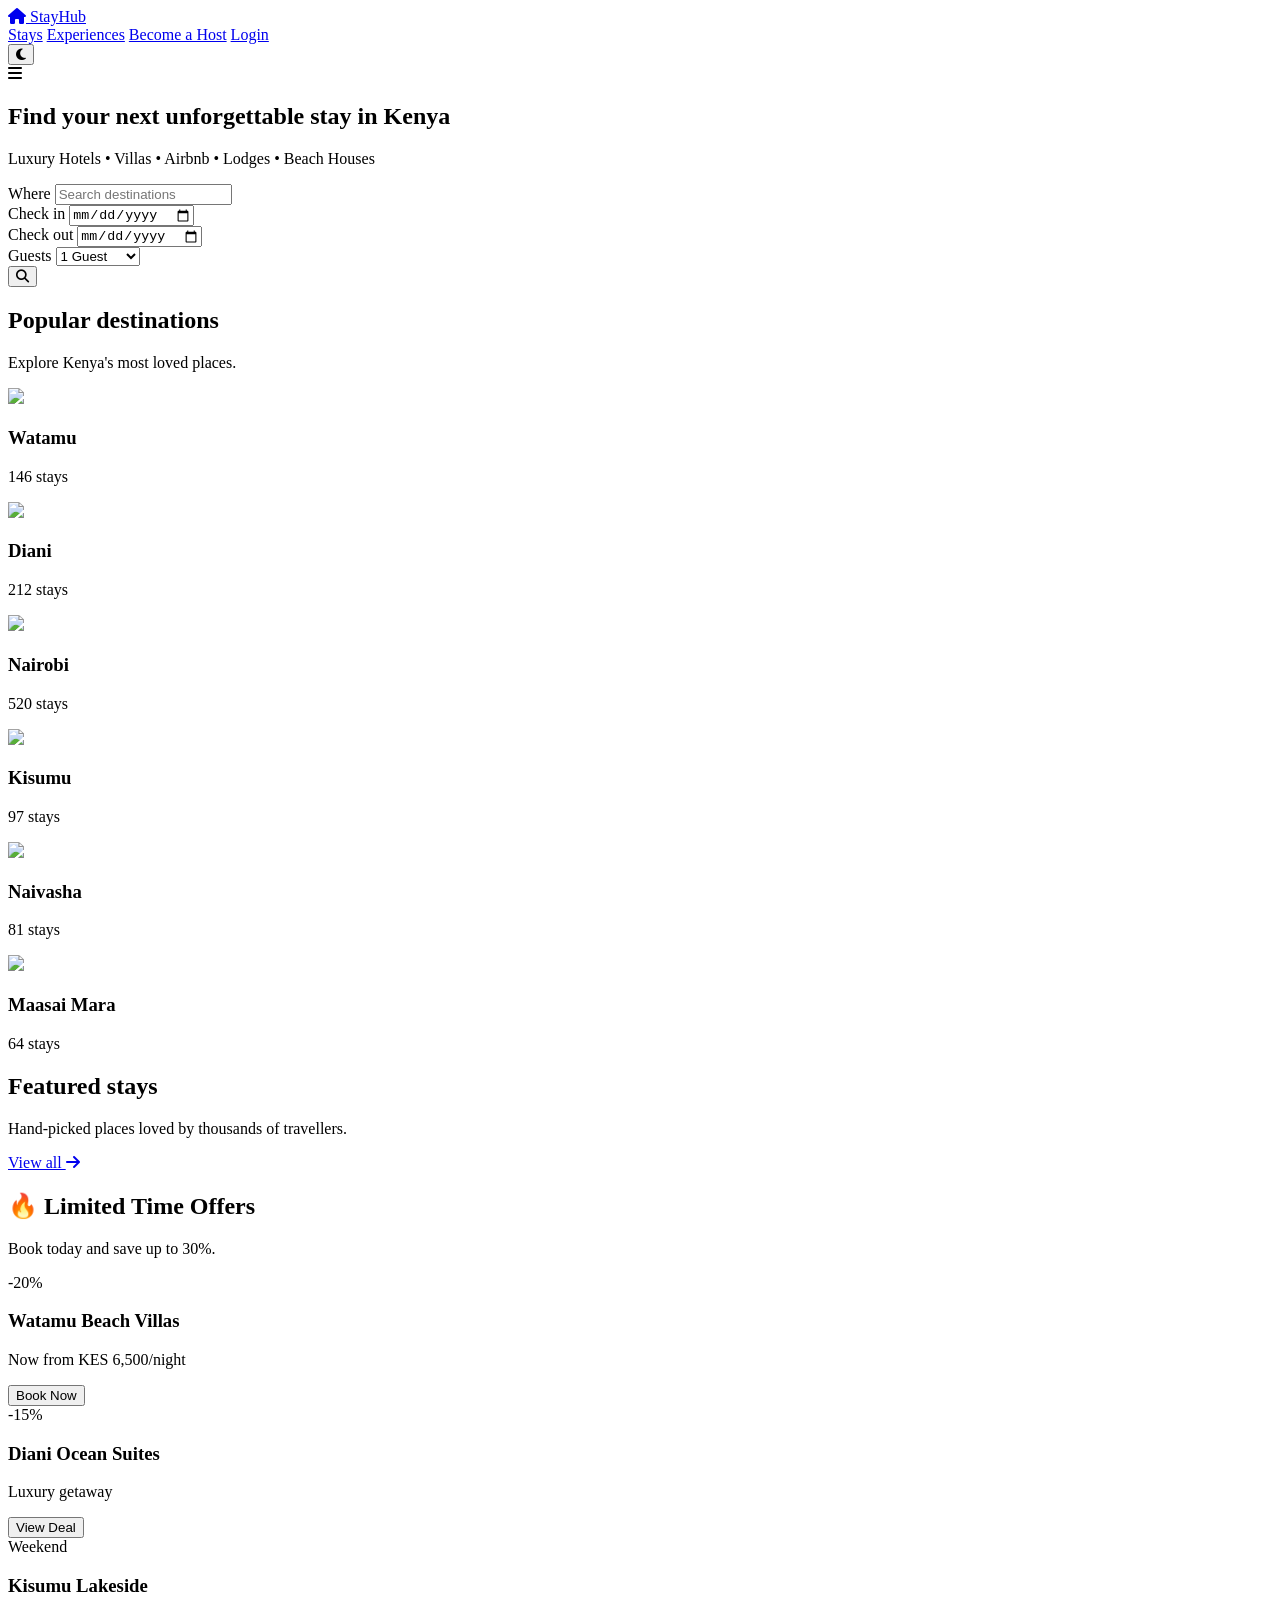
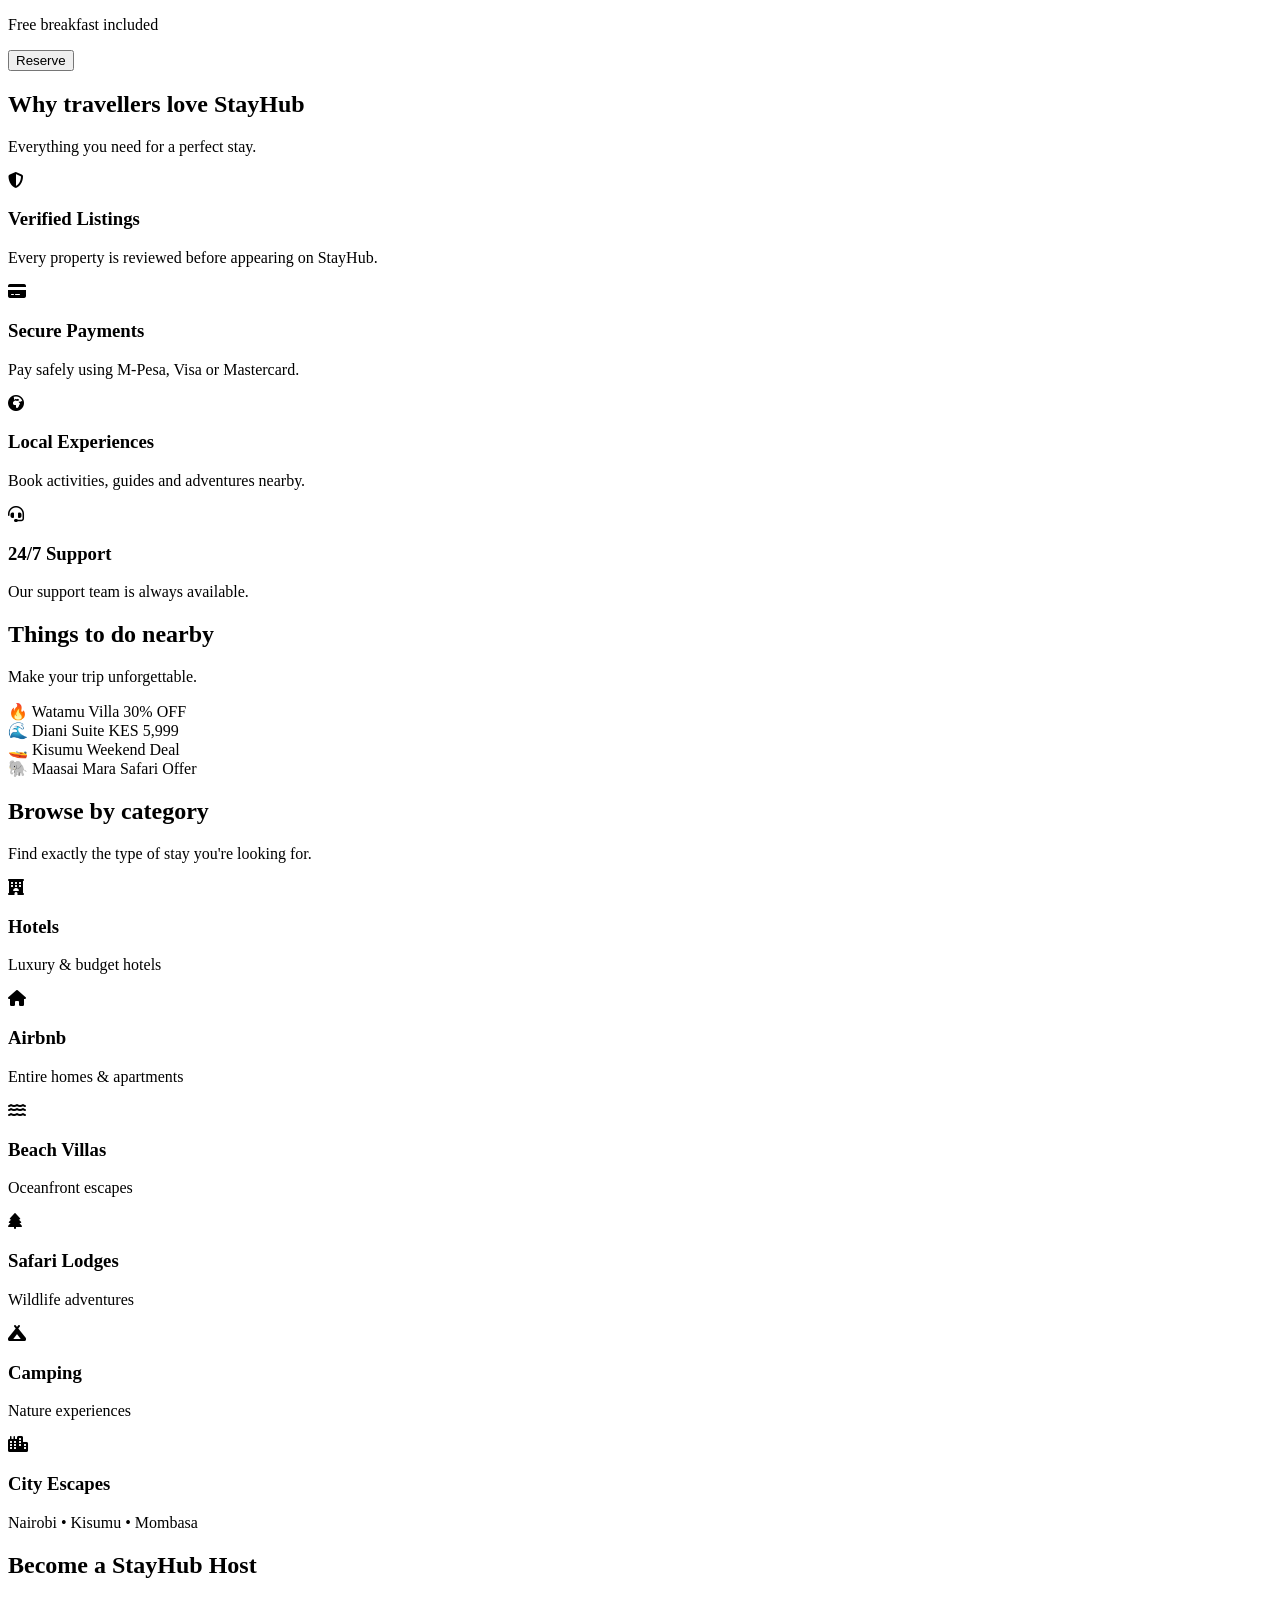
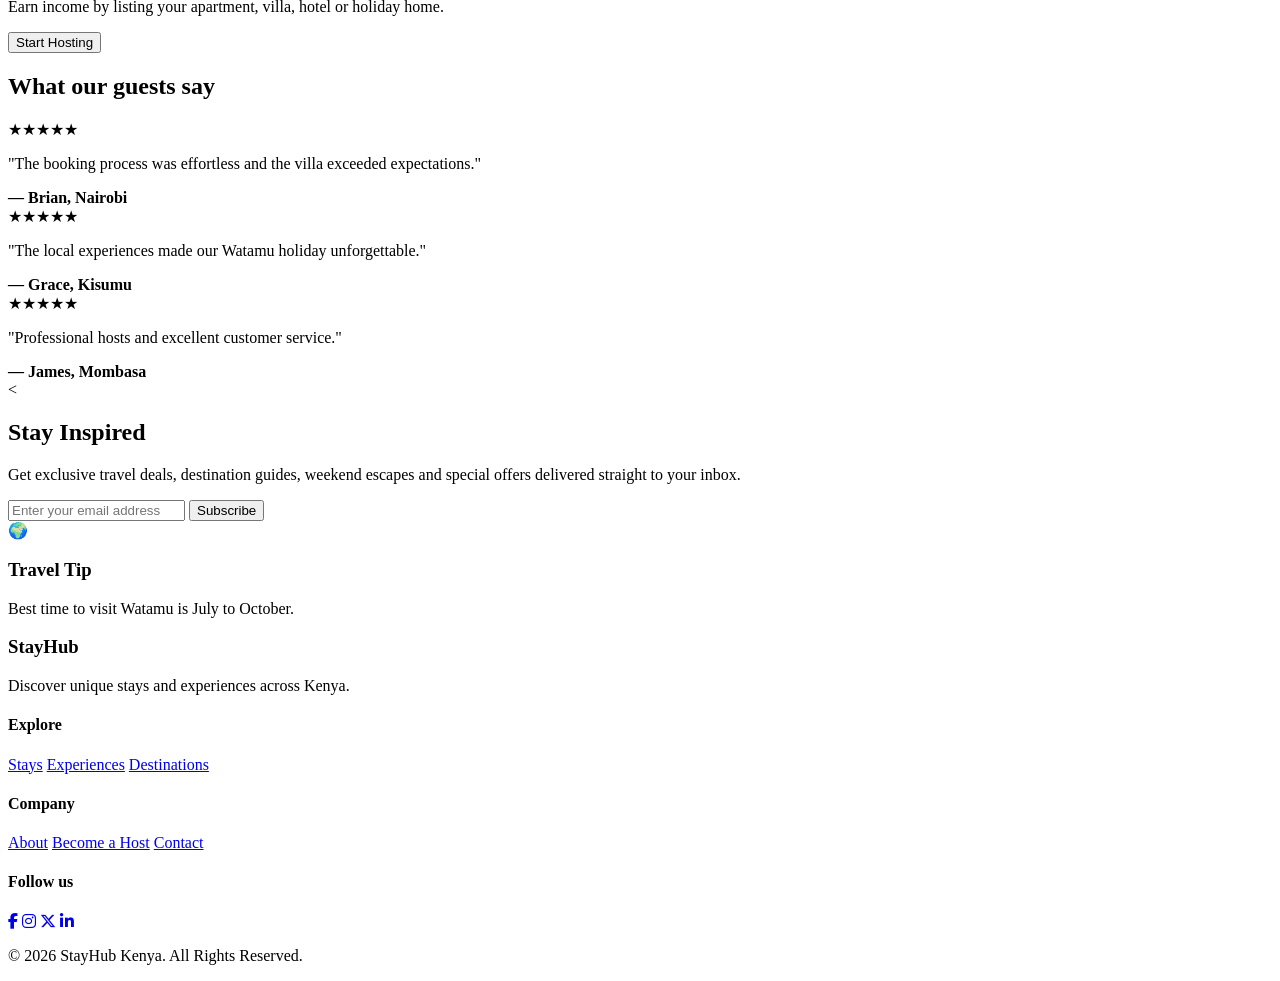
==== index.html @ 2f4486e0 "Add files via upload" ====
<!DOCTYPE html>
<html lang="en">

<head>

    <meta charset="UTF-8">
    <meta name="viewport" content="width=device-width, initial-scale=1.0">

    <title>StayHub | Discover Kenya</title>

    <link rel="stylesheet" href="css/styles.css">

    <link rel="preconnect" href="https://fonts.googleapis.com">

    <link rel="preconnect" href="https://fonts.gstatic.com" crossorigin>

    <link href="https://fonts.googleapis.com/css2?family=Inter:wght@300;400;500;600;700;800&display=swap" rel="stylesheet">

    <link rel="stylesheet"
        href="https://cdnjs.cloudflare.com/ajax/libs/font-awesome/6.7.2/css/all.min.css">

</head>

<body>

    <!-- =========================
         NAVBAR
    ========================== -->

    <header class="navbar">

        <a href="index.html" class="logo">
            <i class="fa-solid fa-house"></i>
            <span>StayHub</span>
        </div>

        <nav>

            <a href="listings.html">Stays</a>

            <a href="experiences.html">Experiences</a>

            <a href="host.html">Become a Host</a>

            <a href="login.html">Login</a>

        </nav>

        <button id="themeToggle" class="theme-toggle">

<i class="fa-solid fa-moon"></i>

</button>

       <div class="mobile-menu" onclick="toggleMenu()">
    <i class="fa-solid fa-bars"></i>
</div>

    </header>

    <!-- =========================
         HERO
    ========================== -->

    <section class="hero">

        <div class="overlay"></div>

        <div class="hero-content">

            <h1>
                Find your next unforgettable stay in Kenya
            </h1>

            <p>
                Luxury Hotels • Villas • Airbnb • Lodges • Beach Houses
            </p>

            <!-- SEARCH -->

            <div class="search-bar">

                <div class="search-item">

                    <label>Where</label>

                    <input
                        id="destinationInput"
                        type="text"
                        placeholder="Search destinations">

                </div>

                <div class="divider"></div>

                <div class="search-item">

                    <label>Check in</label>

                    <input
                        id="checkIn"
                        type="date">

                </div>

                <div class="divider"></div>

                <div class="search-item">

                    <label>Check out</label>

                    <input
                        id="checkOut"
                        type="date">

                </div>

                <div class="divider"></div>

                <div class="search-item">

                    <label>Guests</label>

                    <select id="guests">

                        <option>1 Guest</option>
                        <option>2 Guests</option>
                        <option>3 Guests</option>
                        <option>4 Guests</option>
                        <option>5 Guests</option>
                        <option>6+ Guests</option>

                    </select>

                </div>

                <button class="search-btn" onclick="goToListings()">

                    <i class="fa-solid fa-magnifying-glass"></i>

                </button>

            </div>

        </div>

    </section>
    

    <!-- =========================
         POPULAR DESTINATIONS
    ========================== -->

    <section class="destinations">

        <div class="section-header">

            <h2>Popular destinations</h2>

            <p>Explore Kenya's most loved places.</p>

        </div>

        <div class="destination-grid">

            <div class="destination-card">

                <img src="https://images.unsplash.com/photo-1507525428034-b723cf961d3e">

                <div class="destination-info">

                    <h3>Watamu</h3>

                    <p>146 stays</p>

                </div>

            </div>

            <div class="destination-card">

                <img src="https://images.unsplash.com/photo-1506744038136-46273834b3fb">

                <div class="destination-info">

                    <h3>Diani</h3>

                    <p>212 stays</p>

                </div>

            </div>

            <div class="destination-card">

                <img src="https://images.unsplash.com/photo-1512917774080-9991f1c4c750">

                <div class="destination-info">

                    <h3>Nairobi</h3>

                    <p>520 stays</p>

                </div>

            </div>

            <div class="destination-card">

                <img src="https://images.unsplash.com/photo-1494526585095-c41746248156">

                <div class="destination-info">

                    <h3>Kisumu</h3>

                    <p>97 stays</p>

                </div>

            </div>

            <div class="destination-card">

                <img src="https://images.unsplash.com/photo-1467269204594-9661b134dd2b">

                <div class="destination-info">

                    <h3>Naivasha</h3>

                    <p>81 stays</p>

                </div>

            </div>

            <div class="destination-card">

                <img src="https://images.unsplash.com/photo-1469474968028-56623f02e42e">

                <div class="destination-info">

                    <h3>Maasai Mara</h3>

                    <p>64 stays</p>

                </div>

            </div>

        </div>

    </section>

    <!-- =========================
         NEXT SECTION
         Featured Stays
    ========================== -->

   <!-- =========================
     FEATURED STAYS
========================= -->

<section class="featured-section">

    <div class="section-header">

        <div>

            <h2>Featured stays</h2>

            <p>
                Hand-picked places loved by thousands of travellers.
            </p>

        </div>

        <a href="listings.html" class="view-all">

            View all

            <i class="fa-solid fa-arrow-right"></i>

        </a>

    </div>

    <div id="featuredContainer" class="featured-grid">

    </div>

</section>

<section class="offers-section">

<div class="section-header">

<h2>🔥 Limited Time Offers</h2>

<p>

Book today and save up to 30%.

</p>

</div>

<div class="offers-grid">

<div class="offer-card">

<span>-20%</span>

<h3>Watamu Beach Villas</h3>

<p>Now from KES 6,500/night</p>

<button>Book Now</button>

</div>

<div class="offer-card">

<span>-15%</span>

<h3>Diani Ocean Suites</h3>

<p>Luxury getaway</p>

<button>View Deal</button>

</div>

<div class="offer-card">

<span>Weekend</span>

<h3>Kisumu Lakeside</h3>

<p>Free breakfast included</p>

<button>Reserve</button>

</div>

</div>

</section>

<section class="why-section">

    <div class="section-header">

        <h2>Why travellers love StayHub</h2>

        <p>Everything you need for a perfect stay.</p>

    </div>

    <div class="why-grid">

        <div class="why-card">

            <i class="fa-solid fa-shield-halved"></i>

            <h3>Verified Listings</h3>

            <p>Every property is reviewed before appearing on StayHub.</p>

        </div>

        <div class="why-card">

            <i class="fa-solid fa-credit-card"></i>

            <h3>Secure Payments</h3>

            <p>Pay safely using M-Pesa, Visa or Mastercard.</p>

        </div>

        <div class="why-card">

            <i class="fa-solid fa-earth-africa"></i>

            <h3>Local Experiences</h3>

            <p>Book activities, guides and adventures nearby.</p>

        </div>

        <div class="why-card">

            <i class="fa-solid fa-headset"></i>

            <h3>24/7 Support</h3>

            <p>Our support team is always available.</p>

        </div>

    </div>

</section>

<section class="experience-section">

<div class="section-header">

<h2>Things to do nearby</h2>

<p>Make your trip unforgettable.</p>

</div>

<div id="experienceContainer" class="experience-grid">

</div>

</section>
<section class="live-deals">

<div class="deal-track">

<div class="deal-pill"
onclick="openProperty(1)">
🔥 Watamu Villa 30% OFF
</div>

<div class="deal-pill"
onclick="openProperty(2)">
🌊 Diani Suite KES 5,999
</div>

<div class="deal-pill"
onclick="openProperty(3)">
🚤 Kisumu Weekend Deal
</div>

<div class="deal-pill"
onclick="openProperty(4)">
🐘 Maasai Mara Safari Offer
</div>

</div>

</section>

<!-- =========================
     CATEGORIES
========================= -->

<section class="categories-section">

    <div class="section-header">

        <div>

            <h2>Browse by category</h2>

            <p>Find exactly the type of stay you're looking for.</p>

        </div>

    </div>
    <div class="category-card"
      onclick="filterCategory('hotel')">

    <i class="fa-solid fa-hotel"></i>

    <h3>Hotels</h3>

    <p>Luxury & budget hotels</p>

</div>

      
 <div class="category-card"
        onclick="filterCategory('airbnb')">

      <i class="fa-solid fa-house"></i>

    <h3>Airbnb</h3>

    <p>Entire homes & apartments</p>

</div>

<div class="category-card"
    onclick="filterCategory('villa')">
    <i class="fa-solid fa-water"></i>
    <h3>Beach Villas</h3>
    <p>Oceanfront escapes</p>

</div>

<div class="category-card"
   onclick="filterCategory('lodge')">

    <i class="fa-solid fa-tree"></i>

    <h3>Safari Lodges</h3>

    <p>Wildlife adventures</p>

</div>

        <div class="category-card"
   onclick="filterCategory('camp')">

            <i class="fa-solid fa-campground"></i>
            <h3>Camping</h3>
            <p>Nature experiences</p>
        </div>

       <div class="category-card"
   onclick="filterCategory('city')">

            <i class="fa-solid fa-city"></i>
            <h3>City Escapes</h3>
            <p>Nairobi • Kisumu • Mombasa</p>
        </div>

    </div>

</section>

<section class="host-banner">

<div>

<h2>Become a StayHub Host</h2>

<p>

Earn income by listing your apartment, villa, hotel or holiday home.

</p>

</div>

<a href="host.html">

<button>

Start Hosting

</button>

</a>

</section>

<section class="testimonial-section">

<h2>What our guests say</h2>

<div class="testimonial-grid">

<div class="testimonial">

★★★★★

<p>

"The booking process was effortless and the villa exceeded expectations."

</p>

<strong>— Brian, Nairobi</strong>

</div>

<div class="testimonial">

★★★★★

<p>

"The local experiences made our Watamu holiday unforgettable."

</p>

<strong>— Grace, Kisumu</strong>

</div>

<div class="testimonial">

★★★★★

<p>

"Professional hosts and excellent customer service."

</p>

<strong>— James, Mombasa</strong>

</div>

</div>

</section>

<<section class="newsletter">

    <div class="newsletter-content">

        <h2>Stay Inspired</h2>

        <p>

            Get exclusive travel deals, destination guides,
            weekend escapes and special offers delivered
            straight to your inbox.

        </p>

    </div>

    <form class="newsletter-form">

        <input
        type="email"
        placeholder="Enter your email address">

        <button onclick="subscribeNewsletter()">

Subscribe

</button>
    </form>

</section>

<section class="travel-tip">

<div class="tip-icon">

🌍

</div>

<div>

<h3 id="tipTitle">

Travel Tip

</h3>

<p id="tipText">

Best time to visit Watamu is July to October.

</p>

</div>

</section>

<footer class="footer">

<div class="footer-top">

<div class="footer-grid">

<div>

<h3>StayHub</h3>

<p>

Discover unique stays and experiences across Kenya.

</p>

</div>

<div>

<h4>Explore</h4>

<a href="listings.html">Stays</a>

<a href="#">Experiences</a>

<a href="#">Destinations</a>

</div>

<div>

<h4>Company</h4>

<a href="#">About</a>

<a href="#">Become a Host</a>

<a href="#">Contact</a>

</div>

<div>

<h4>Follow us</h4>

<div class="social-icons">

<a href="#"><i class="fab fa-facebook-f"></i></a>

<a href="#"><i class="fab fa-instagram"></i></a>

<a href="#"><i class="fab fa-x-twitter"></i></a>

<a href="#"><i class="fab fa-linkedin-in"></i></a>

</div>
<div id="loader">

<div class="spinner"></div>

</div>

</div>
<p class="copyright">

© 2026 StayHub Kenya. All Rights Reserved.

</p>

</footer>
   <script src="js/script.js"></script>

</body>

</html>
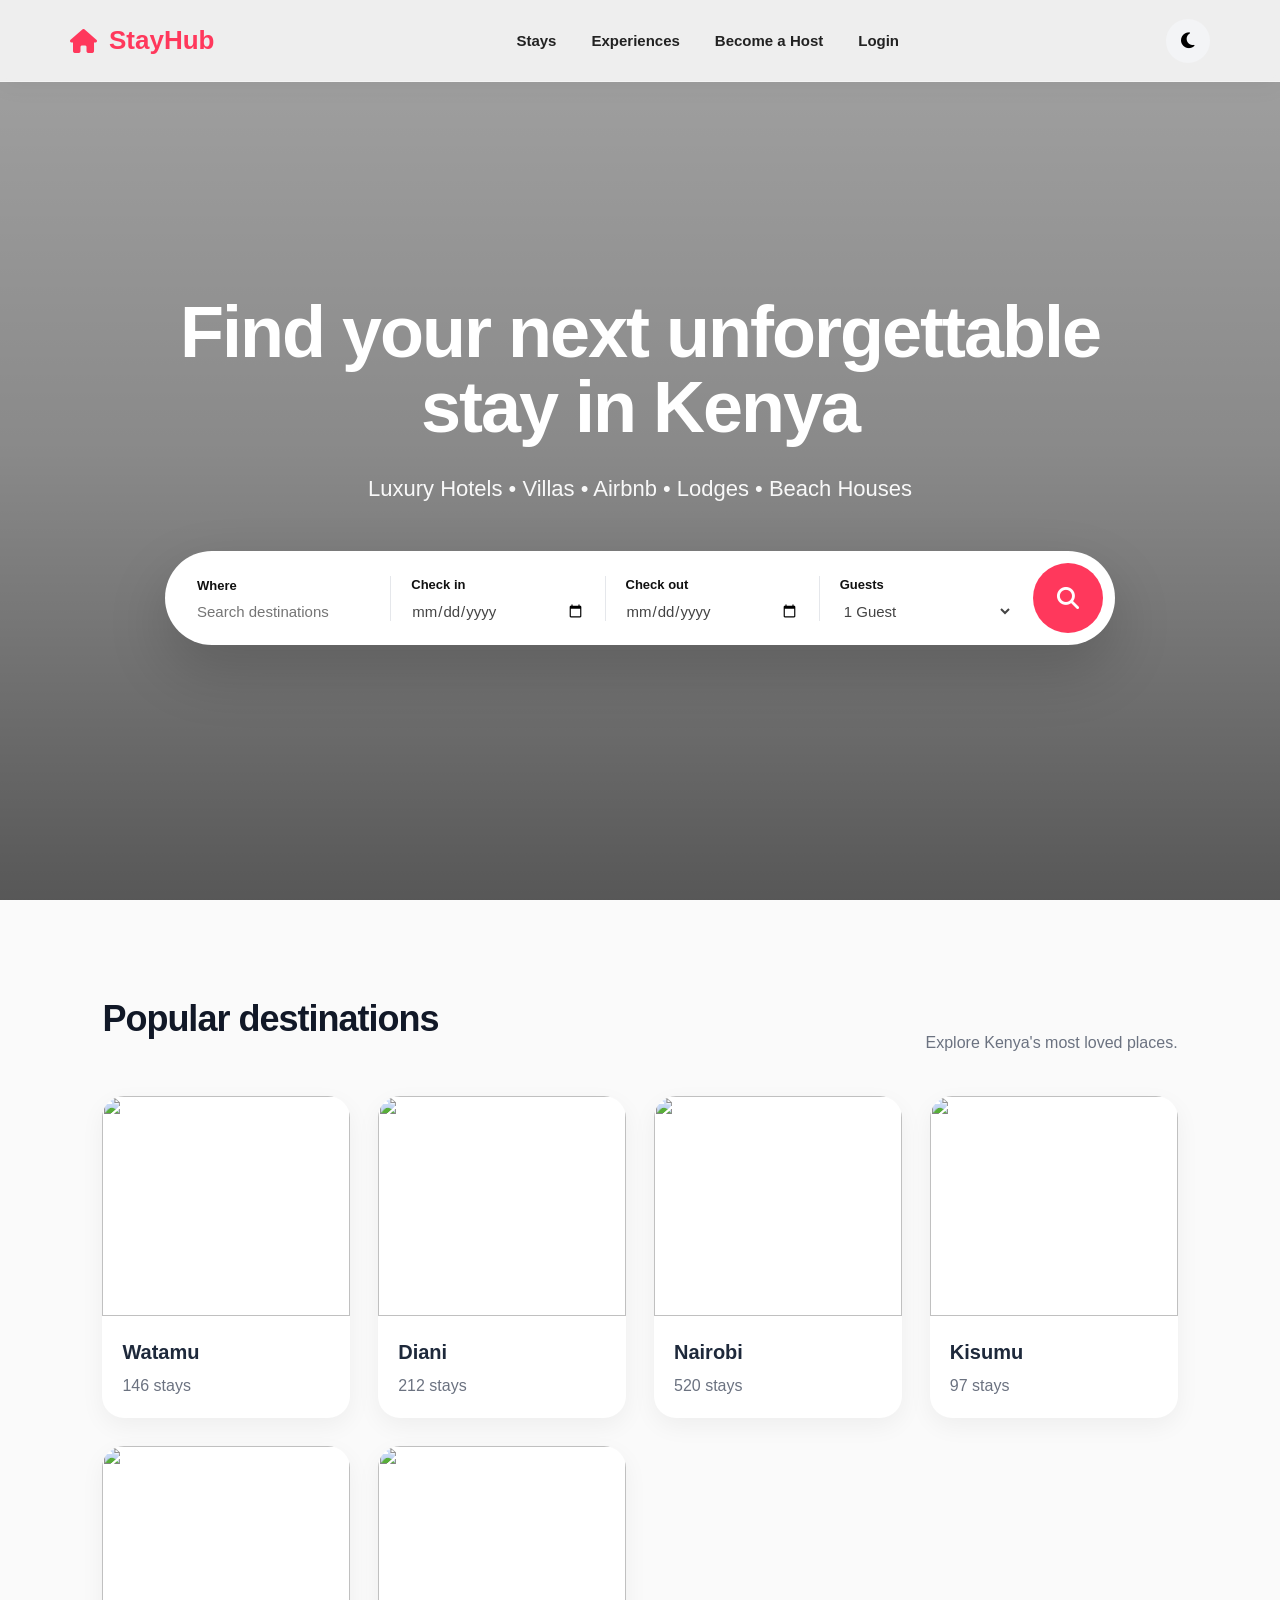
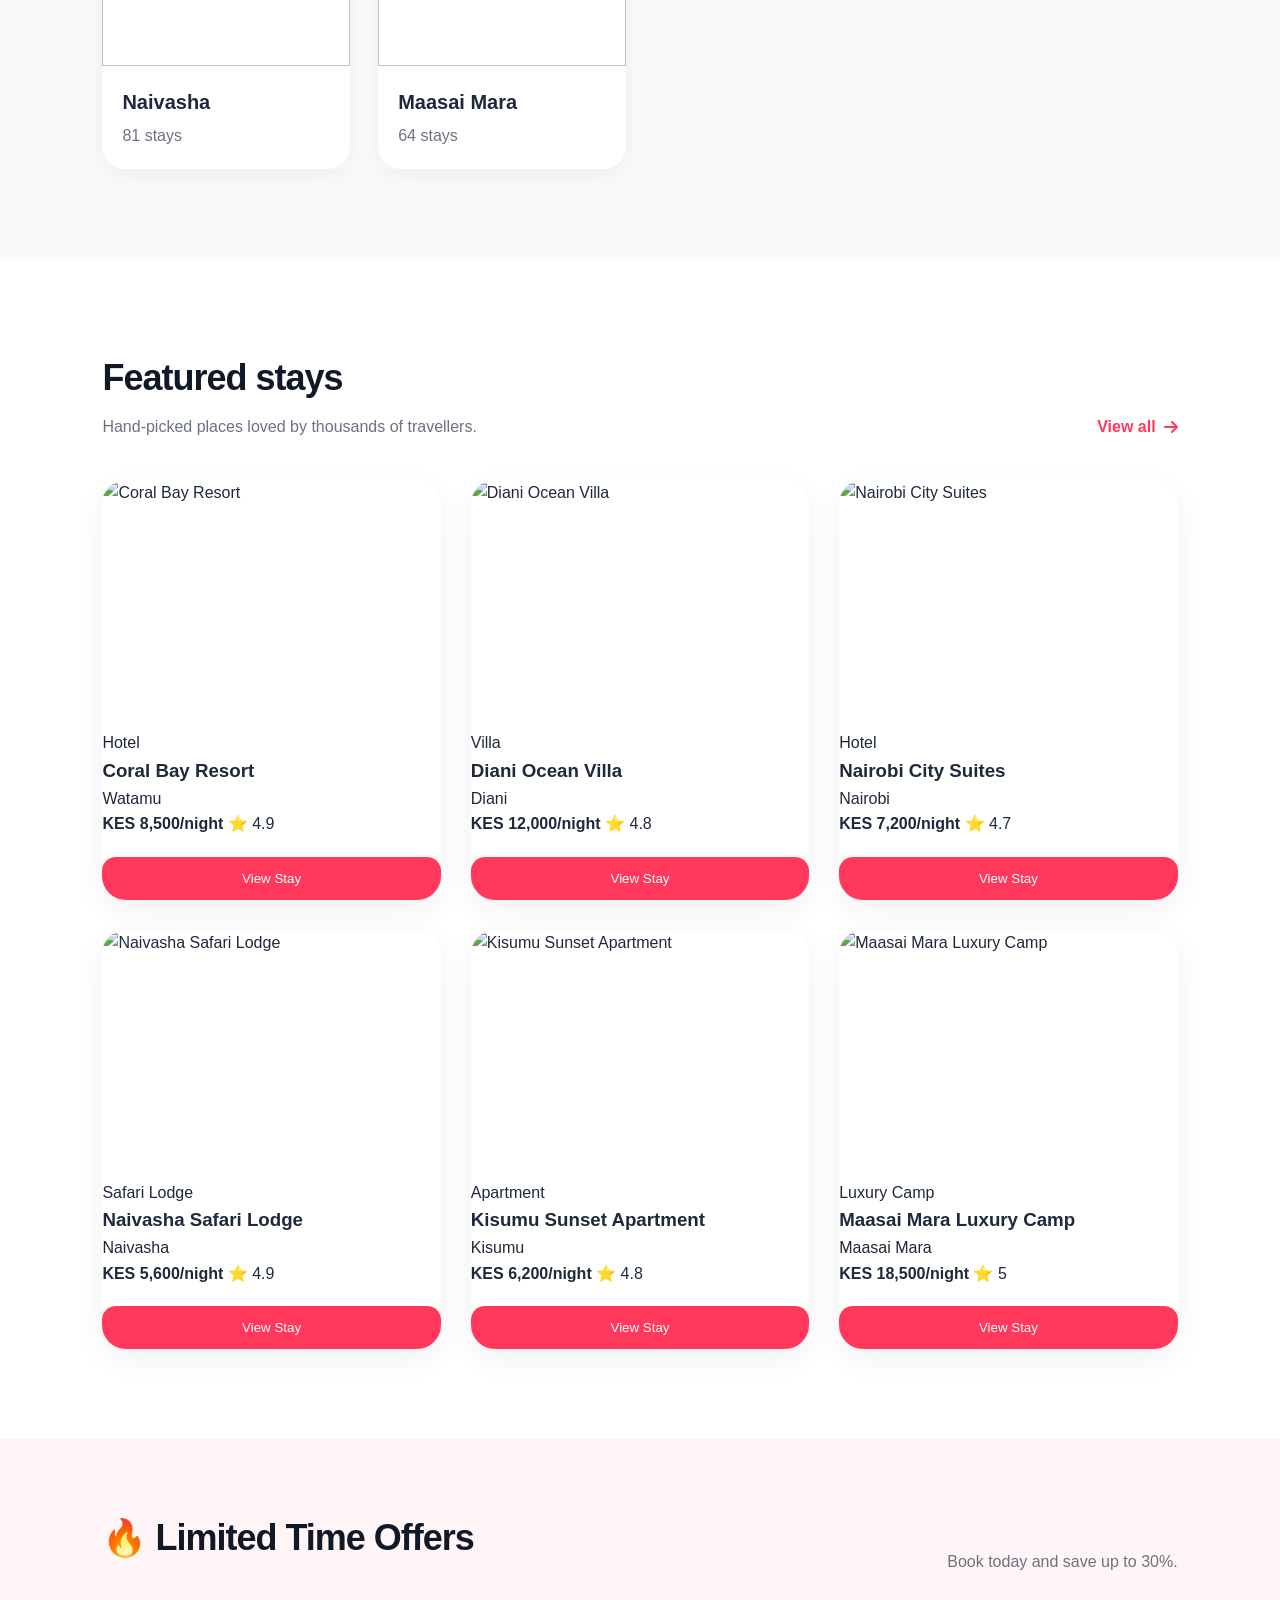
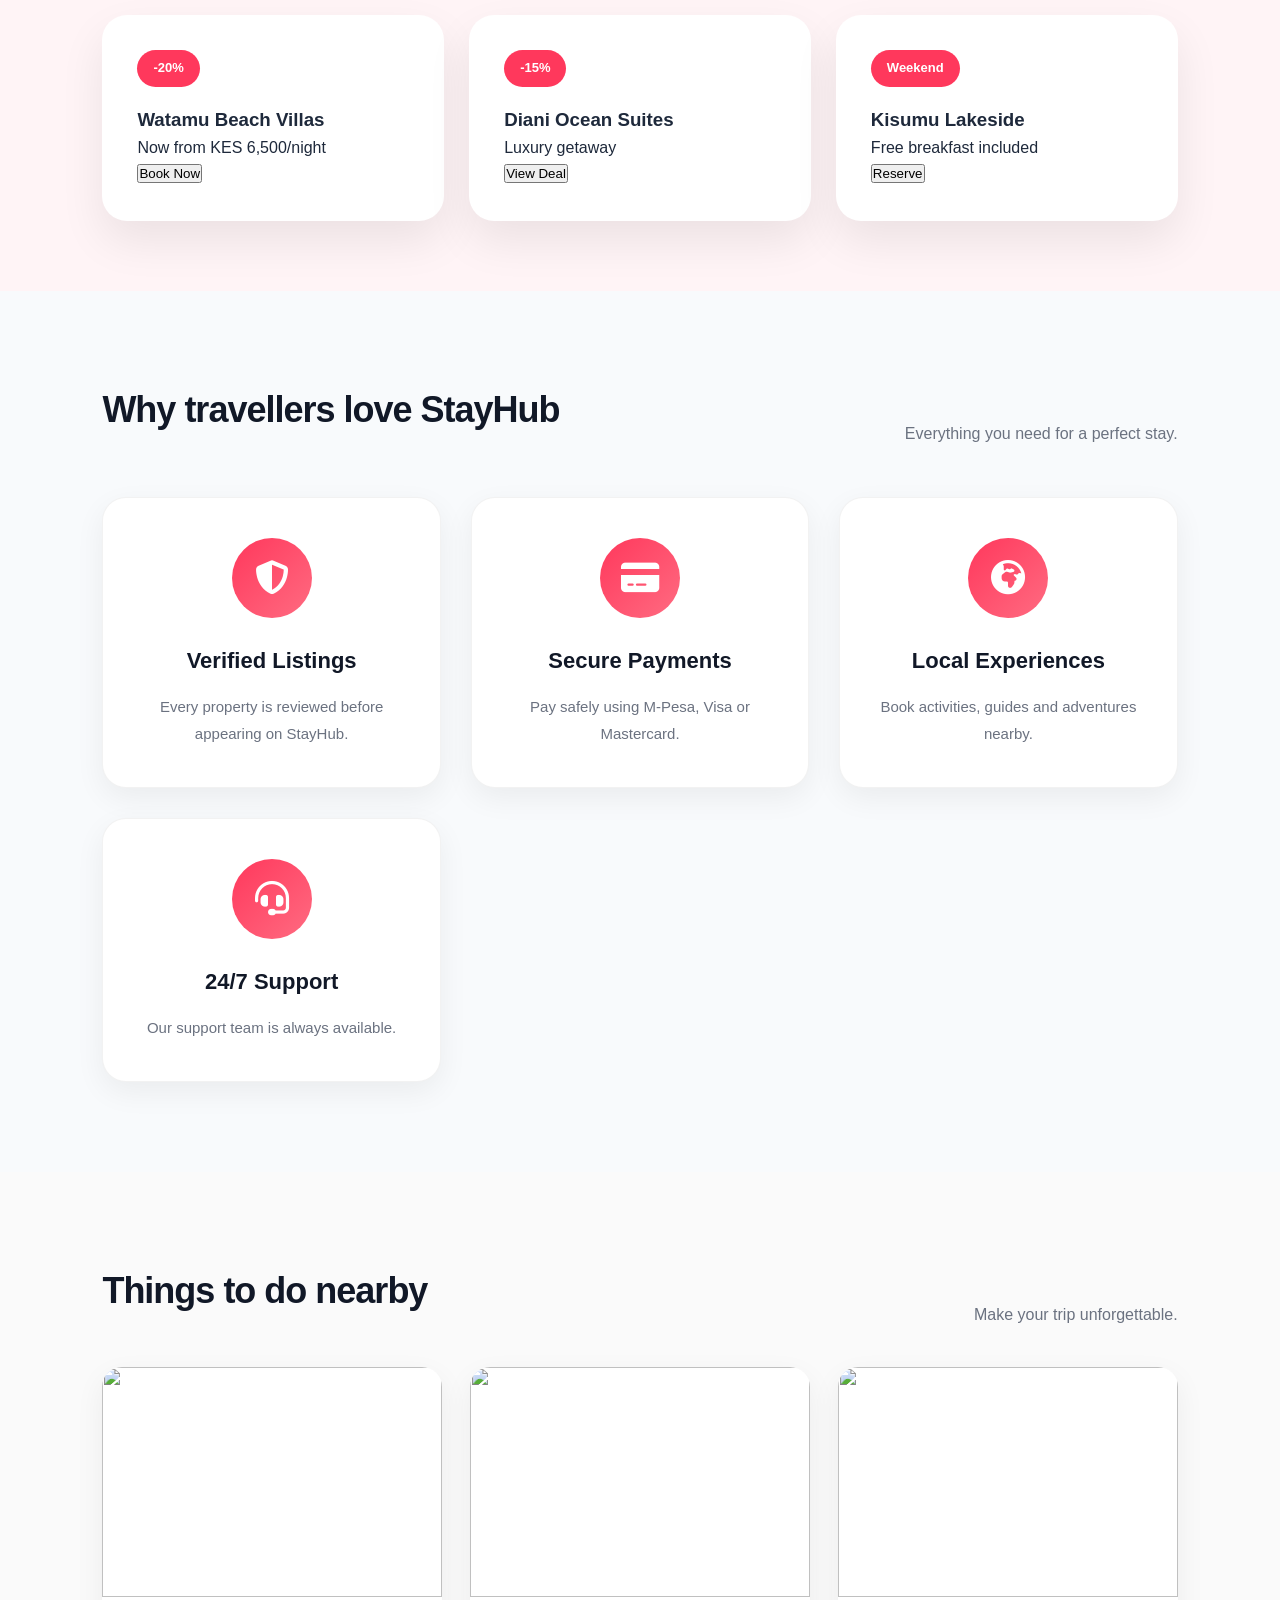
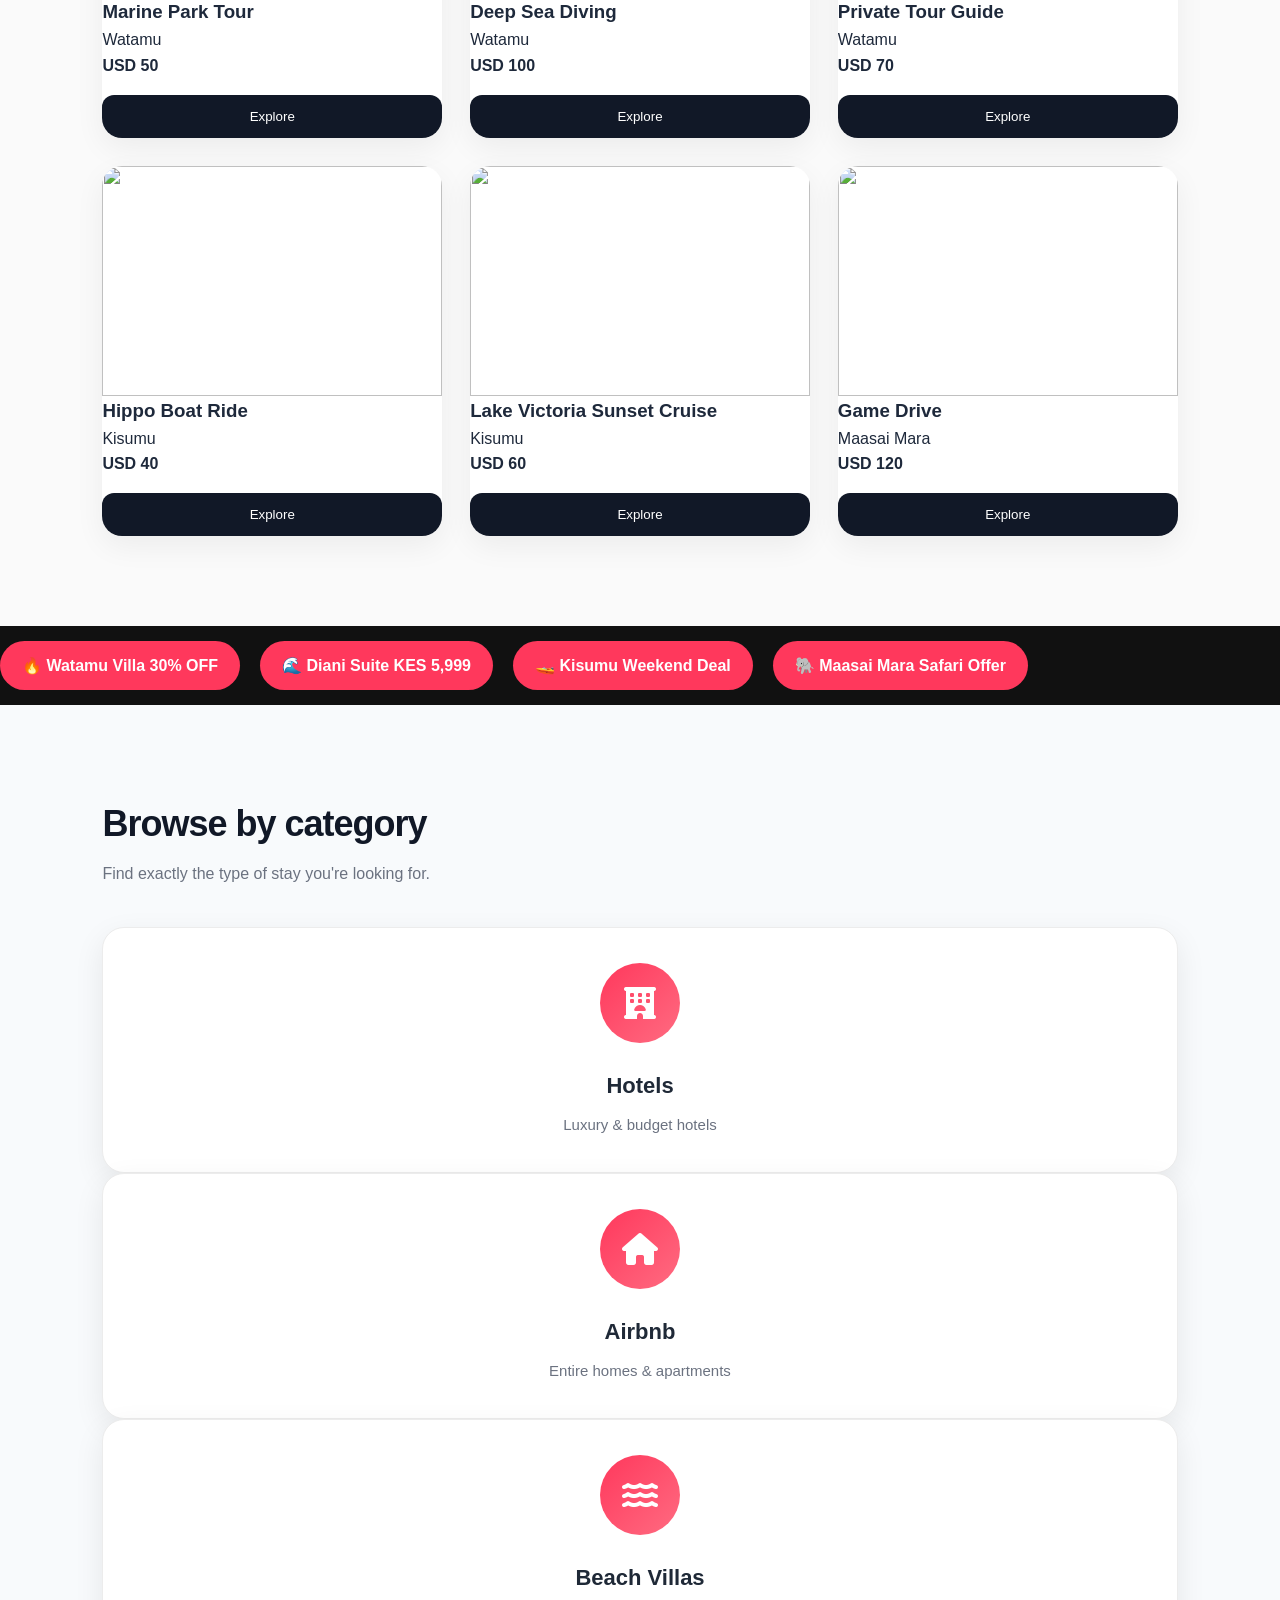
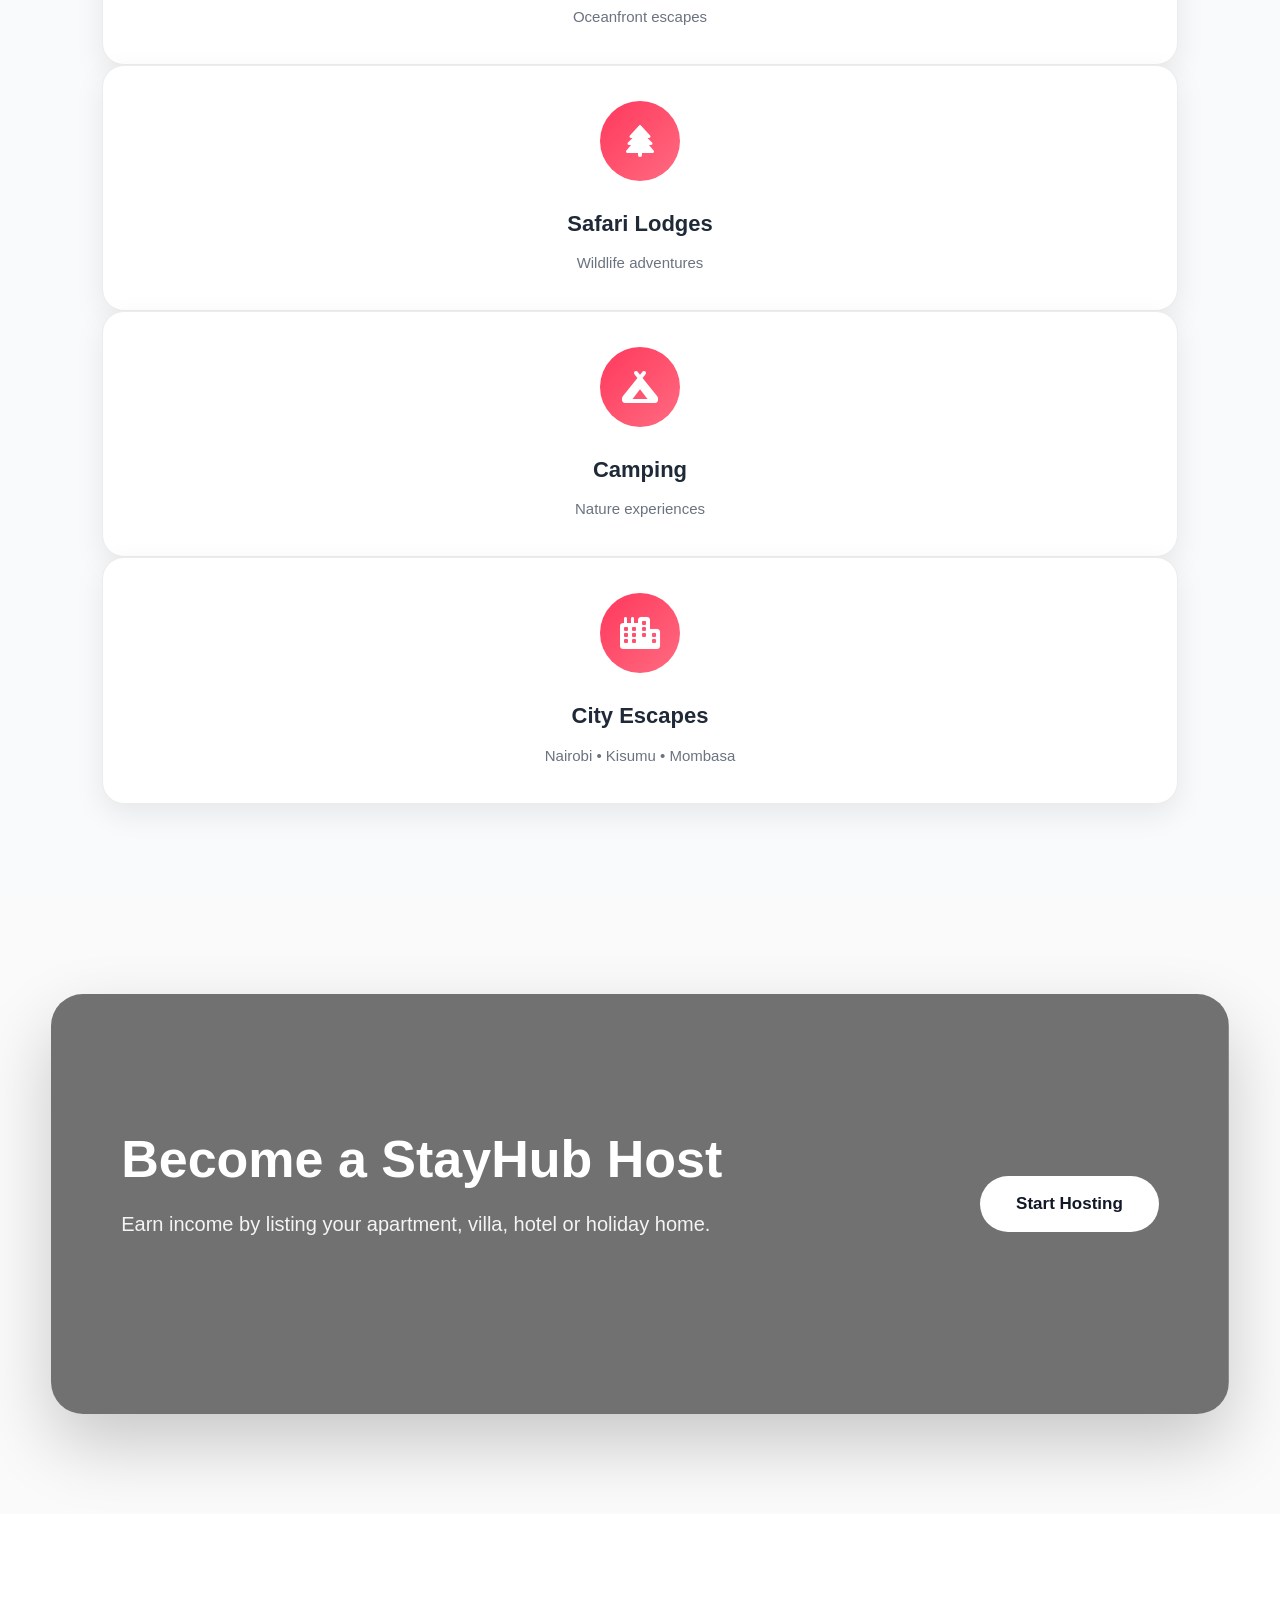
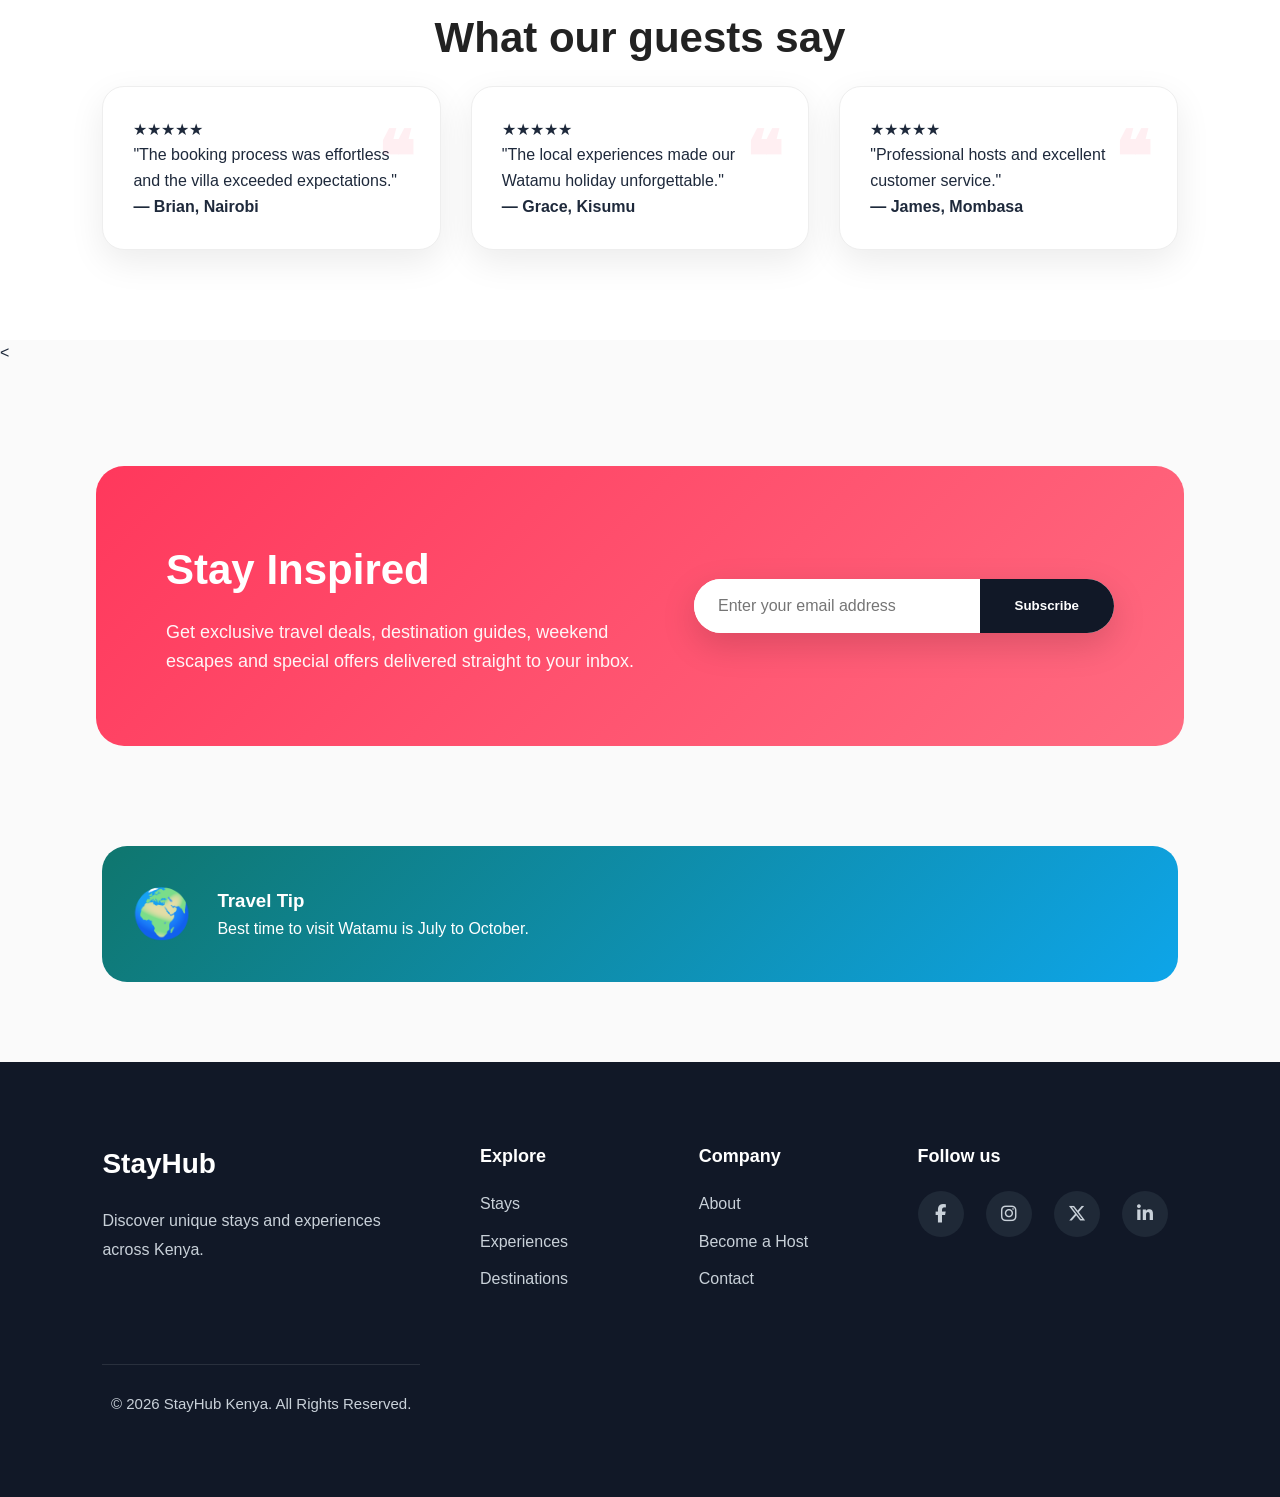
==== commit 37b9ce42: "Update index.html" ====
--- a/index.html
+++ b/index.html
@@ -8,7 +8,7 @@
 
     <title>StayHub | Discover Kenya</title>
 
-    <link rel="stylesheet" href="css/styles.css">
+    <link rel="stylesheet" href="styles.css">
 
     <link rel="preconnect" href="https://fonts.googleapis.com">
 
@@ -730,8 +730,8 @@
 </p>
 
 </footer>
-   <script src="js/script.js"></script>
+   <script src="script.js"></script>
 
 </body>
 
-</html>+</html>
--- a/styles.css
+++ b/styles.css
@@ -0,0 +1,2357 @@
+/* ===========================================================
+   STAYHUB V2
+   PART 1
+   Global • Variables • Navbar • Hero • Search
+=========================================================== */
+
+/* ==========================
+   GOOGLE FONT
+========================== */
+
+@import url('https://fonts.googleapis.com/css2?family=Inter:wght@300;400;500;600;700;800;900&display=swap');
+
+
+/* ==========================
+   ROOT VARIABLES
+========================== */
+
+:root{
+
+--primary:#FF385C;
+--primary-dark:#E61E4D;
+
+--secondary:#2563EB;
+
+--success:#16A34A;
+
+--warning:#F59E0B;
+
+--dark:#0F172A;
+
+--text:#1E293B;
+
+--muted:#64748B;
+
+--border:#E5E7EB;
+
+--background:#FAFAFA;
+
+--card:#FFFFFF;
+
+--radius:24px;
+
+--shadow:
+0 8px 30px rgba(0,0,0,.08);
+
+--shadow-hover:
+0 25px 60px rgba(0,0,0,.15);
+
+--transition:.35s cubic-bezier(.2,.8,.2,1);
+
+}
+
+
+/* ==========================
+   RESET
+========================== */
+
+*{
+margin:0;
+padding:0;
+box-sizing:border-box;
+}
+
+html{
+
+scroll-behavior:smooth;
+
+}
+
+body{
+
+font-family:"Inter",sans-serif;
+
+background:var(--background);
+
+color:var(--text);
+
+overflow-x:hidden;
+
+-webkit-font-smoothing:antialiased;
+
+line-height:1.6;
+
+}
+
+
+/* ==========================
+   GLOBAL
+========================== */
+
+img{
+
+display:block;
+
+width:100%;
+
+}
+
+a{
+
+text-decoration:none;
+
+color:inherit;
+
+}
+
+button{
+
+cursor:pointer;
+
+font-family:inherit;
+
+transition:var(--transition);
+
+}
+
+button:hover{
+
+transform:translateY(-2px);
+
+}
+
+.container{
+
+width:min(1320px,92%);
+
+margin:auto;
+
+}
+
+.section-header{
+
+display:flex;
+
+justify-content:space-between;
+
+align-items:end;
+
+margin-bottom:45px;
+
+gap:20px;
+
+}
+
+.section-header h2{
+
+font-size:40px;
+
+font-weight:800;
+
+letter-spacing:-1px;
+
+}
+
+.section-header p{
+
+color:var(--muted);
+
+font-size:16px;
+
+margin-top:8px;
+
+}
+
+.view-all{
+
+display:flex;
+
+align-items:center;
+
+gap:10px;
+
+font-weight:700;
+
+color:var(--primary);
+
+transition:.3s;
+
+}
+
+.view-all:hover{
+
+gap:15px;
+
+}
+
+/*=========================
+NAVBAR
+=========================*/
+
+.navbar{
+    position:fixed;
+    top:0;
+    left:0;
+    width:100%;
+    height:82px;
+    display:flex;
+    justify-content:space-between;
+    align-items:center;
+    padding:0 70px;
+    background:rgba(255,255,255,.82);
+    backdrop-filter:blur(20px);
+    border-bottom:1px solid rgba(255,255,255,.35);
+    box-shadow:0 4px 25px rgba(0,0,0,.04);
+    z-index:9999;
+    transition:all .35s ease;
+}
+
+/* Navbar when scrolling */
+
+.navbar-scroll{
+    background:#fff;
+    box-shadow:0 12px 30px rgba(0,0,0,.08);
+    height:74px;
+}
+
+/*=========================
+LOGO
+=========================*/
+
+.logo{
+    display:flex;
+    align-items:center;
+    gap:12px;
+    color:var(--primary);
+    font-size:26px;
+    font-weight:800;
+}
+
+.logo i{
+    font-size:24px;
+}
+
+/*=========================
+DESKTOP NAVIGATION
+=========================*/
+
+.navbar nav{
+    display:flex;
+    align-items:center;
+    gap:35px;
+}
+
+.navbar nav a{
+    position:relative;
+    font-size:15px;
+    font-weight:600;
+    color:#222;
+    text-decoration:none;
+    transition:.3s;
+}
+
+.navbar nav a:hover{
+    color:var(--primary);
+}
+
+.navbar nav a::after{
+    content:"";
+    position:absolute;
+    left:0;
+    bottom:-8px;
+    width:0;
+    height:3px;
+    background:var(--primary);
+    border-radius:30px;
+    transition:.3s;
+}
+
+.navbar nav a:hover::after{
+    width:100%;
+}
+/* ==========================
+   THEME TOGGLE
+========================== */
+
+.theme-toggle{
+
+width:44px;
+
+height:44px;
+
+border:none;
+
+border-radius:50%;
+
+background:#f3f4f6;
+
+cursor:pointer;
+
+font-size:18px;
+
+display:flex;
+
+align-items:center;
+
+justify-content:center;
+
+transition:.3s;
+
+}
+
+.theme-toggle:hover{
+
+transform:scale(1.08);
+
+background:#e5e7eb;
+
+}
+/*=========================
+HAMBURGER MENU
+=========================*/
+
+.mobile-menu{
+    display:none;
+    font-size:28px;
+    cursor:pointer;
+    color:#222;
+}
+
+/*=========================
+MOBILE
+=========================*/
+
+@media(max-width:768px){
+
+    .navbar{
+        padding:0 20px;
+        height:75px;
+    }
+
+    /* Show hamburger */
+
+    .mobile-menu{
+        display:block;
+    }
+
+    /* Hide navigation */
+
+    .navbar nav{
+        position:absolute;
+        top:75px;
+        left:0;
+        width:100%;
+        background:#fff;
+        display:flex;
+        flex-direction:column;
+        align-items:flex-start;
+        gap:0;
+        padding:20px;
+        box-shadow:0 12px 30px rgba(0,0,0,.08);
+
+        transform:translateY(-150%);
+        opacity:0;
+        visibility:hidden;
+
+        transition:.35s ease;
+    }
+
+    /* Open menu */
+
+    .navbar nav.show-menu{
+        transform:translateY(0);
+        opacity:1;
+        visibility:visible;
+    }
+
+    .navbar nav a{
+        width:100%;
+        padding:16px 0;
+        border-bottom:1px solid #eee;
+    }
+
+    .navbar nav a:last-child{
+        border-bottom:none;
+    }
+
+}
+/* ==========================
+   HERO
+========================== */
+
+/* ==========================
+   HERO
+========================== */
+
+.hero{
+    position:relative;
+    min-height:100vh;
+    display:flex;
+    justify-content:center;
+    align-items:center;
+    padding:120px 20px 80px;
+    overflow:hidden;
+
+    background-image:url("https://images.unsplash.com/photo-1500375592092-40eb2168fd21?auto=format&fit=crop&w=1800&q=80");
+    background-size:cover;
+    background-position:center;
+}
+
+.overlay{
+    position:absolute;
+    inset:0;
+    background:linear-gradient(
+        180deg,
+        rgba(0,0,0,.35),
+        rgba(0,0,0,.45),
+        rgba(0,0,0,.65)
+    );
+}
+
+.hero-content{
+    position:relative;
+    z-index:5;
+    max-width:950px;
+    width:100%;
+    text-align:center;
+    color:#fff;
+}
+
+.hero-content h1{
+    font-size:72px;
+    font-weight:900;
+    line-height:1.05;
+    letter-spacing:-2px;
+    margin-bottom:25px;
+}
+
+.hero-content p{
+    font-size:22px;
+    line-height:1.6;
+    margin-bottom:45px;
+    opacity:.95;
+}
+
+/* ==========================
+   SEARCH BAR
+========================== */
+
+.search-bar{
+    background:#fff;
+    border-radius:999px;
+    display:flex;
+    align-items:center;
+    justify-content:space-between;
+    max-width:1200px;
+    margin:auto;
+    padding:12px;
+    box-shadow:0 25px 60px rgba(0,0,0,.18);
+}
+
+.search-item{
+    flex:1;
+    display:flex;
+    flex-direction:column;
+    padding:0 20px;
+    text-align:left;
+}
+
+.search-item label{
+    font-size:13px;
+    font-weight:700;
+    color:#111;
+    margin-bottom:6px;
+}
+
+.search-item input,
+.search-item select{
+    border:none;
+    outline:none;
+    background:transparent;
+    font-size:15px;
+    color:#444;
+    font-family:inherit;
+    width:100%;
+}
+
+.divider{
+    width:1px;
+    height:45px;
+    background:#E5E7EB;
+}
+
+.search-btn{
+    width:70px;
+    height:70px;
+    border:none;
+    border-radius:50%;
+    background:var(--primary);
+    color:#fff;
+    font-size:22px;
+    display:flex;
+    justify-content:center;
+    align-items:center;
+    cursor:pointer;
+    transition:.3s;
+    flex-shrink:0;
+}
+
+.search-btn:hover{
+    transform:scale(1.05);
+    background:var(--primary-dark);
+}
+
+/* ==========================
+   TABLETS
+========================== */
+
+@media (max-width:1024px){
+
+.hero-content h1{
+    font-size:58px;
+}
+
+.hero-content p{
+    font-size:20px;
+}
+
+.search-bar{
+    flex-wrap:wrap;
+    border-radius:30px;
+    gap:15px;
+    padding:20px;
+}
+
+.search-item{
+    min-width:220px;
+}
+
+.divider{
+    display:none;
+}
+
+.search-btn{
+    margin:auto;
+}
+
+}
+
+/* ==========================
+   MOBILE
+========================== */
+
+@media (max-width:768px){
+
+.hero{
+    min-height:100vh;
+    padding:120px 20px 60px;
+}
+
+.hero-content{
+    width:100%;
+    display:flex;
+    flex-direction:column;
+    align-items:center;
+}
+
+.hero-content h1{
+    font-size:40px;
+    line-height:1.15;
+    letter-spacing:-1px;
+    margin-bottom:18px;
+}
+
+.hero-content p{
+    font-size:17px;
+    line-height:1.6;
+    max-width:330px;
+    margin-bottom:30px;
+}
+
+.search-bar{
+    width:100%;
+    max-width:380px;
+    border-radius:28px;
+    padding:22px;
+    display:flex;
+    flex-direction:column;
+    gap:18px;
+}
+
+.search-item{
+    width:100%;
+    padding:0;
+}
+
+.search-item input,
+.search-item select{
+    margin-top:8px;
+    font-size:16px;
+}
+
+.divider{
+    display:none;
+}
+
+.search-btn{
+    width:65px;
+    height:65px;
+    margin:10px auto 0;
+    font-size:20px;
+}
+
+}
+
+/* ==========================
+   SMALL PHONES
+========================== */
+
+@media (max-width:480px){
+
+.hero-content h1{
+    font-size:34px;
+}
+
+.hero-content p{
+    font-size:16px;
+}
+
+.search-bar{
+    max-width:100%;
+}
+
+.search-btn{
+    width:60px;
+    height:60px;
+}
+
+}
+/* ==========================
+   SECTION SPACING
+========================== */
+
+.destinations,
+.featured-section,
+.why-section,
+.experience-section,
+.categories-section,
+.host-banner,
+.testimonial-section,
+.newsletter{
+
+ padding:70px 8%;
+
+}
+
+/*====================================
+PART 3 — CARDS & CONTENT SECTIONS
+====================================*/
+
+/* SECTION SPACING */
+
+.destinations,
+.featured-section,
+.experience-section,
+.categories-section,
+.why-section,
+.testimonial-section{
+    padding:90px 8%;
+}
+
+.section-header{
+    display:flex;
+    justify-content:space-between;
+    align-items:flex-end;
+    margin-bottom:40px;
+    flex-wrap:wrap;
+    gap:20px;
+}
+
+.section-header h2{
+    font-size:36px;
+    color:#111827;
+    margin-bottom:8px;
+}
+
+.section-header p{
+    color:#6b7280;
+    font-size:16px;
+}
+
+.view-all{
+    text-decoration:none;
+    color:#ff385c;
+    font-weight:700;
+    display:flex;
+    gap:8px;
+    align-items:center;
+    transition:.3s;
+}
+
+.view-all:hover{
+    gap:14px;
+}
+
+/*=========================
+DESTINATION GRID
+=========================*/
+
+.destination-grid{
+    display:grid;
+    grid-template-columns:repeat(auto-fit,minmax(220px,1fr));
+    gap:28px;
+}
+
+.destination-card{
+    background:#fff;
+    border-radius:22px;
+    overflow:hidden;
+    cursor:pointer;
+    transition:.35s;
+    box-shadow:0 8px 25px rgba(0,0,0,.05);
+}
+
+.destination-card:hover{
+    transform:translateY(-10px);
+    box-shadow:0 20px 45px rgba(0,0,0,.12);
+}
+
+.destination-card img{
+    width:100%;
+    height:220px;
+    object-fit:cover;
+    transition:.4s;
+}
+
+.destination-card:hover img{
+    transform:scale(1.08);
+}
+
+.destination-info{
+    padding:20px;
+}
+
+.destination-info h3{
+    font-size:20px;
+    margin-bottom:5px;
+}
+
+.destination-info p{
+    color:#6b7280;
+}
+
+/*=========================
+FEATURED STAYS
+=========================*/
+
+.featured-grid{
+    display:grid;
+    grid-template-columns:repeat(auto-fit,minmax(310px,1fr));
+    gap:30px;
+}
+
+.featured-card{
+    background:#fff;
+    border-radius:24px;
+    overflow:hidden;
+    transition:.35s;
+    box-shadow:0 10px 30px rgba(0,0,0,.06);
+}
+
+.featured-card:hover{
+    transform:translateY(-12px);
+    box-shadow:0 22px 45px rgba(0,0,0,.14);
+}
+
+.featured-card img{
+    width:100%;
+    height:250px;
+    object-fit:cover;
+}
+
+.featured-content{
+    padding:24px;
+}
+
+.featured-location{
+    color:#6b7280;
+    margin:10px 0;
+}
+
+.featured-price{
+    font-size:22px;
+    font-weight:700;
+    color:#ff385c;
+}
+
+.featured-card button{
+    width:100%;
+    margin-top:20px;
+    border:none;
+    background:#ff385c;
+    color:#fff;
+    padding:14px;
+    border-radius:14px;
+    cursor:pointer;
+    transition:.3s;
+}
+
+.featured-card button:hover{
+    background:#e61e4d;
+}
+
+/*=========================
+EXPERIENCES
+=========================*/
+
+.experience-grid{
+    display:grid;
+    grid-template-columns:repeat(auto-fit,minmax(280px,1fr));
+    gap:28px;
+}
+
+.experience-card{
+    background:white;
+    border-radius:20px;
+    overflow:hidden;
+    box-shadow:0 10px 30px rgba(0,0,0,.06);
+    transition:.35s;
+}
+
+.experience-card:hover{
+    transform:translateY(-10px);
+}
+
+.experience-card img{
+    width:100%;
+    height:230px;
+    object-fit:cover;
+}
+
+.experience-content{
+    padding:20px;
+}
+
+.experience-price{
+    color:#ff385c;
+    font-weight:700;
+    margin:10px 0;
+}
+
+.experience-card button{
+    width:100%;
+    margin-top:16px;
+    padding:14px;
+    background:#111827;
+    color:white;
+    border:none;
+    border-radius:12px;
+    cursor:pointer;
+    transition:.3s;
+}
+
+.experience-card button:hover{
+    background:#ff385c;
+}
+/*==================================================
+FEATURED STAYS
+==================================================*/
+
+.featured-section{
+    padding:90px 7%;
+    background:#ffffff;
+}
+
+.featured-grid{
+    display:grid;
+    grid-template-columns:repeat(auto-fit,minmax(320px,1fr));
+    gap:30px;
+    margin-top:40px;
+}
+
+.featured-card{
+
+    background:#fff;
+
+    border-radius:24px;
+
+    overflow:hidden;
+
+    cursor:pointer;
+
+    transition:.35s;
+
+    box-shadow:0 10px 30px rgba(0,0,0,.06);
+
+    position:relative;
+
+}
+
+.featured-card:hover{
+
+    transform:translateY(-10px);
+
+    box-shadow:0 22px 45px rgba(0,0,0,.15);
+
+}
+
+.featured-image{
+
+    width:100%;
+
+    height:260px;
+
+    overflow:hidden;
+
+    position:relative;
+
+}
+
+.featured-image img{
+
+    width:100%;
+
+    height:100%;
+
+    object-fit:cover;
+
+    transition:.5s;
+
+}
+
+.featured-card:hover img{
+
+    transform:scale(1.08);
+
+}
+/*====================================
+WHY STAYHUB
+====================================*/
+
+.why-section{
+    padding:90px 8%;
+    background:#f8fafc;
+}
+
+.why-grid{
+    display:grid;
+    grid-template-columns:repeat(auto-fit,minmax(250px,1fr));
+    gap:30px;
+    margin-top:50px;
+}
+
+.why-card{
+
+    background:#ffffff;
+
+    padding:40px 30px;
+
+    border-radius:24px;
+
+    text-align:center;
+
+    transition:.35s ease;
+
+    box-shadow:0 10px 30px rgba(0,0,0,.06);
+
+    border:1px solid rgba(0,0,0,.05);
+
+}
+
+.why-card:hover{
+
+    transform:translateY(-10px);
+
+    box-shadow:0 25px 50px rgba(0,0,0,.12);
+
+}
+
+.why-card i{
+
+    width:80px;
+    height:80px;
+
+    display:flex;
+    align-items:center;
+    justify-content:center;
+
+    margin:0 auto 25px;
+
+    border-radius:50%;
+
+    background:linear-gradient(135deg,#ff385c,#ff6b81);
+
+    color:white;
+
+    font-size:34px;
+
+}
+
+.why-card h3{
+
+    font-size:22px;
+
+    color:#111827;
+
+    margin-bottom:15px;
+
+    font-weight:700;
+
+}
+
+.why-card p{
+
+    color:#6b7280;
+
+    line-height:1.8;
+
+    font-size:15px;
+
+}
+/*=========================
+BROWSE BY CATEGORY
+=========================*/
+
+.categories-section{
+    padding:90px 8%;
+    background:#f8fafc;
+}
+
+.categories-grid{
+    display:grid;
+    grid-template-columns:repeat(auto-fit,minmax(220px,1fr));
+    gap:28px;
+    margin-top:45px;
+}
+
+.category-card{
+    background:#fff;
+    border-radius:22px;
+    padding:35px 25px;
+    text-align:center;
+    box-shadow:0 10px 30px rgba(0,0,0,.08);
+    transition:.35s;
+    cursor:pointer;
+    border:1px solid #ececec;
+}
+
+.category-card:hover{
+    transform:translateY(-10px);
+    box-shadow:0 20px 45px rgba(0,0,0,.15);
+}
+
+.category-card i{
+    width:80px;
+    height:80px;
+    background:linear-gradient(135deg,#ff385c,#ff6b81);
+    color:#fff;
+    border-radius:50%;
+    display:flex;
+    justify-content:center;
+    align-items:center;
+    margin:0 auto 25px;
+    font-size:32px;
+    transition:.35s;
+}
+
+.category-card:hover i{
+    transform:rotate(10deg) scale(1.08);
+}
+
+.category-card h3{
+    font-size:22px;
+    font-weight:700;
+    margin-bottom:10px;
+    color:#1f2937;
+}
+
+.category-card p{
+    color:#6b7280;
+    font-size:15px;
+    line-height:1.6;
+}
+
+/*=========================
+CATEGORY MOBILE
+=========================*/
+
+@media(max-width:768px){
+
+.categories-section{
+    padding:70px 20px;
+}
+
+.categories-grid{
+    grid-template-columns:1fr;
+    gap:20px;
+}
+
+.category-card{
+    padding:30px 20px;
+}
+
+.category-card i{
+    width:70px;
+    height:70px;
+    font-size:28px;
+}
+
+.category-card h3{
+    font-size:20px;
+}
+
+.category-card p{
+    font-size:14px;
+}
+
+}
+/*=========================
+TESTIMONIALS
+=========================*/
+
+.testimonial-section{
+    padding:100px 8%;
+    background:#fff;
+}
+
+.testimonial-section h2{
+    text-align:center;
+    font-size:42px;
+    font-weight:700;
+    margin-bottom:15px;
+    color:#222;
+}
+
+.testimonial-section>p{
+    text-align:center;
+    color:#777;
+    margin-bottom:55px;
+    font-size:18px;
+}
+
+.testimonial-grid{
+    display:grid;
+    grid-template-columns:repeat(auto-fit,minmax(320px,1fr));
+    gap:30px;
+}
+
+.testimonial{
+    background:#fff;
+    border-radius:22px;
+    padding:30px;
+    box-shadow:0 12px 35px rgba(0,0,0,.08);
+    transition:.35s;
+    position:relative;
+    overflow:hidden;
+    border:1px solid #eee;
+}
+
+.testimonial:hover{
+    transform:translateY(-10px);
+    box-shadow:0 20px 50px rgba(0,0,0,.15);
+}
+
+.testimonial::before{
+    content:"❝";
+    position:absolute;
+    top:15px;
+    right:25px;
+    font-size:70px;
+    color:#ff385c15;
+    font-weight:bold;
+}
+
+.stars{
+    color:#ffb400;
+    font-size:18px;
+    margin-bottom:18px;
+    letter-spacing:2px;
+}
+
+.review{
+    color:#555;
+    line-height:1.8;
+    margin-bottom:28px;
+    font-size:15px;
+}
+
+.guest{
+    display:flex;
+    align-items:center;
+    gap:15px;
+}
+
+.guest img{
+    width:60px;
+    height:60px;
+    border-radius:50%;
+    object-fit:cover;
+}
+
+.guest-info h4{
+    font-size:17px;
+    margin-bottom:4px;
+    color:#222;
+}
+
+.guest-info span{
+    color:#777;
+    font-size:14px;
+}
+
+.verified{
+    display:inline-block;
+    margin-top:6px;
+    background:#f3fff7;
+    color:#00a65a;
+    padding:5px 12px;
+    border-radius:30px;
+    font-size:12px;
+    font-weight:600;
+}
+/*====================================
+HOST BANNER V2
+====================================*/
+
+.host-banner{
+
+    width:min(1280px,92%);
+    margin:100px auto;
+
+    position:relative;
+
+    border-radius:32px;
+
+    overflow:hidden;
+
+    background-image:
+        linear-gradient(rgba(0,0,0,.55),rgba(0,0,0,.55)),
+        url("https://images.unsplash.com/photo-1522708323590-d24dbb6b0267?w=1600");
+
+    background-size:cover;
+    background-position:center;
+
+    min-height:420px;
+
+    display:flex;
+    align-items:center;
+    justify-content:space-between;
+
+    padding:70px;
+
+    box-shadow:0 30px 70px rgba(0,0,0,.20);
+
+}
+
+.host-banner div{
+
+    max-width:620px;
+
+}
+
+.host-banner h2{
+
+    color:#fff;
+
+    font-size:52px;
+
+    line-height:1.1;
+
+    margin-bottom:18px;
+
+    font-weight:800;
+
+}
+
+.host-banner p{
+
+    color:rgba(255,255,255,.92);
+
+    font-size:20px;
+
+    line-height:1.8;
+
+    margin-bottom:35px;
+
+}
+
+.host-banner a{
+
+    text-decoration:none;
+
+}
+
+.host-banner button{
+
+    background:#ffffff;
+
+    color:#111827;
+
+    border:none;
+
+    border-radius:999px;
+
+    padding:18px 36px;
+
+    font-size:17px;
+
+    font-weight:700;
+
+    cursor:pointer;
+
+    transition:.35s;
+
+}
+
+.host-banner button:hover{
+
+    background:#ff385c;
+
+    color:white;
+
+    transform:translateY(-4px);
+
+    box-shadow:0 15px 35px rgba(255,56,92,.35);
+
+}
+
+@media(max-width:900px){
+
+.host-banner{
+
+    padding:45px;
+
+    min-height:360px;
+
+    flex-direction:column;
+
+    justify-content:center;
+
+    text-align:center;
+
+}
+
+.host-banner h2{
+
+    font-size:38px;
+
+}
+
+.host-banner p{
+
+    font-size:17px;
+
+}
+
+}
+.favorite{
+
+    position:absolute;
+
+    top:18px;
+
+    right:18px;
+
+    width:42px;
+
+    height:42px;
+
+    background:white;
+
+    border-radius:50%;
+
+    display:flex;
+
+    align-items:center;
+
+    justify-content:center;
+
+    box-shadow:0 8px 18px rgba(0,0,0,.12);
+
+    font-size:18px;
+
+    color:#444;
+
+    transition:.3s;
+
+}
+
+.favorite:hover{
+
+    color:#ff385c;
+
+    transform:scale(1.08);
+
+}
+
+.featured-content{
+
+    padding:22px;
+
+}
+
+.featured-location{
+
+    color:#777;
+
+    font-size:14px;
+
+    margin-bottom:8px;
+
+}
+
+.featured-title{
+
+    font-size:21px;
+
+    font-weight:700;
+
+    margin-bottom:12px;
+
+    color:#111;
+
+}
+
+.featured-rating{
+
+    display:flex;
+
+    align-items:center;
+
+    gap:6px;
+
+    font-size:15px;
+
+    margin-bottom:12px;
+
+    color:#444;
+
+}
+
+.featured-rating i{
+
+    color:#ffb400;
+
+}
+
+.featured-price{
+
+    font-size:21px;
+
+    font-weight:800;
+
+    color:#111;
+
+}
+
+.featured-price span{
+
+    font-size:14px;
+
+    font-weight:500;
+
+    color:#777;
+
+}
+
+.featured-footer{
+
+    display:flex;
+
+    justify-content:space-between;
+
+    align-items:center;
+
+    margin-top:22px;
+
+}
+
+.details-btn{
+
+    padding:12px 22px;
+
+    border:none;
+
+    background:#ff385c;
+
+    color:white;
+
+    border-radius:999px;
+
+    cursor:pointer;
+
+    font-weight:600;
+
+    transition:.3s;
+
+}
+
+.details-btn:hover{
+
+    background:#e41d4c;
+
+    transform:translateY(-2px);
+
+}
+
+/*====================================
+PART 3 — CARDS & CONTENT SECTIONS
+====================================*/
+
+/* SECTION SPACING */
+
+.destinations,
+.featured-section,
+.experience-section,
+.categories-section,
+.why-section,
+.testimonial-section{
+    padding:90px 8%;
+}
+
+.section-header{
+    display:flex;
+    justify-content:space-between;
+    align-items:flex-end;
+    margin-bottom:40px;
+    flex-wrap:wrap;
+    gap:20px;
+}
+
+.section-header h2{
+    font-size:36px;
+    color:#111827;
+    margin-bottom:8px;
+}
+
+.section-header p{
+    color:#6b7280;
+    font-size:16px;
+}
+
+.view-all{
+    text-decoration:none;
+    color:#ff385c;
+    font-weight:700;
+    display:flex;
+    gap:8px;
+    align-items:center;
+    transition:.3s;
+}
+
+.view-all:hover{
+    gap:14px;
+}
+
+/*=========================
+DESTINATION GRID
+=========================*/
+
+.destination-grid{
+    display:grid;
+    grid-template-columns:repeat(auto-fit,minmax(220px,1fr));
+    gap:28px;
+}
+
+.destination-card{
+    background:#fff;
+    border-radius:22px;
+    overflow:hidden;
+    cursor:pointer;
+    transition:.35s;
+    box-shadow:0 8px 25px rgba(0,0,0,.05);
+}
+
+.destination-card:hover{
+    transform:translateY(-10px);
+    box-shadow:0 20px 45px rgba(0,0,0,.12);
+}
+
+.destination-card img{
+    width:100%;
+    height:220px;
+    object-fit:cover;
+    transition:.4s;
+}
+
+.destination-card:hover img{
+    transform:scale(1.08);
+}
+
+.destination-info{
+    padding:20px;
+}
+
+.destination-info h3{
+    font-size:20px;
+    margin-bottom:5px;
+}
+
+.destination-info p{
+    color:#6b7280;
+}
+
+/*=========================
+FEATURED STAYS
+=========================*/
+
+.featured-grid{
+    display:grid;
+    grid-template-columns:repeat(auto-fit,minmax(310px,1fr));
+    gap:30px;
+}
+
+.featured-card{
+    background:#fff;
+    border-radius:24px;
+    overflow:hidden;
+    transition:.35s;
+    box-shadow:0 10px 30px rgba(0,0,0,.06);
+}
+
+.featured-card:hover{
+    transform:translateY(-12px);
+    box-shadow:0 22px 45px rgba(0,0,0,.14);
+}
+
+.featured-card img{
+    width:100%;
+    height:250px;
+    object-fit:cover;
+}
+
+.featured-content{
+    padding:24px;
+}
+
+.featured-location{
+    color:#6b7280;
+    margin:10px 0;
+}
+
+.featured-price{
+    font-size:22px;
+    font-weight:700;
+    color:#ff385c;
+}
+
+.featured-card button{
+    width:100%;
+    margin-top:20px;
+    border:none;
+    background:#ff385c;
+    color:#fff;
+    padding:14px;
+    border-radius:14px;
+    cursor:pointer;
+    transition:.3s;
+}
+
+.featured-card button:hover{
+    background:#e61e4d;
+}
+
+/*=========================
+EXPERIENCES
+=========================*/
+
+.experience-grid{
+    display:grid;
+    grid-template-columns:repeat(auto-fit,minmax(280px,1fr));
+    gap:28px;
+}
+
+.experience-card{
+    background:white;
+    border-radius:20px;
+    overflow:hidden;
+    box-shadow:0 10px 30px rgba(0,0,0,.06);
+    transition:.35s;
+}
+
+.experience-card:hover{
+    transform:translateY(-10px);
+}
+
+.experience-card img{
+    width:100%;
+    height:230px;
+    object-fit:cover;
+}
+
+.experience-content{
+    padding:20px;
+}
+
+.experience-price{
+    color:#ff385c;
+    font-weight:700;
+    margin:10px 0;
+}
+
+.experience-card button{
+    width:100%;
+    margin-top:16px;
+    padding:14px;
+    background:#111827;
+    color:white;
+    border:none;
+    border-radius:12px;
+    cursor:pointer;
+    transition:.3s;
+}
+
+.experience-card button:hover{
+    background:#ff385c;
+}
+/*====================================
+NEWSLETTER
+====================================*/
+
+.newsletter{
+
+    margin:100px auto;
+
+    width:85%;
+
+    background:linear-gradient(135deg,#ff385c,#ff6b81);
+
+    color:white;
+
+    border-radius:28px;
+
+    padding:70px;
+
+    display:flex;
+
+    justify-content:space-between;
+
+    align-items:center;
+
+    gap:50px;
+
+    overflow:hidden;
+
+}
+
+.newsletter-content h2{
+
+    font-size:42px;
+
+    margin-bottom:15px;
+
+}
+
+.newsletter-content p{
+
+    font-size:18px;
+
+    opacity:.95;
+
+    max-width:600px;
+
+}
+
+.newsletter-form{
+
+    display:flex;
+
+    background:white;
+
+    border-radius:60px;
+
+    overflow:hidden;
+
+    min-width:420px;
+
+    box-shadow:0 12px 35px rgba(0,0,0,.15);
+
+}
+
+.newsletter-form input{
+
+    flex:1;
+
+    border:none;
+
+    outline:none;
+
+    padding:18px 24px;
+
+    font-size:16px;
+
+}
+
+.newsletter-form button{
+
+    border:none;
+
+    background:#111827;
+
+    color:white;
+
+    padding:0 35px;
+
+    cursor:pointer;
+
+    font-weight:600;
+
+    transition:.3s;
+
+}
+
+.newsletter-form button:hover{
+
+    background:#000;
+
+}
+@media (max-width:768px){
+
+.newsletter{
+
+    width:92%;
+    padding:40px 25px;
+
+    flex-direction:column;
+    text-align:center;
+
+}
+
+.newsletter-content{
+
+    width:100%;
+
+}
+
+.newsletter-content h2{
+
+    font-size:34px;
+
+}
+
+.newsletter-form{
+
+    width:100%;
+    min-width:0;
+
+    flex-direction:column;
+
+    border-radius:20px;
+
+}
+
+.newsletter-form input{
+
+    width:100%;
+    border-bottom:1px solid #eee;
+
+}
+
+.newsletter-form button{
+
+    width:100%;
+    padding:18px;
+
+}
+
+}
+/*=========================
+  FOOTER
+=========================*/
+
+.footer{
+    background:#111827;
+    color:#fff;
+    padding:80px 8% 30px;
+    margin-top:80px;
+}
+
+.footer-grid{
+    display:grid;
+    grid-template-columns:2fr 1fr 1fr 1fr;
+    gap:60px;
+    margin-bottom:50px;
+}
+
+.footer h3{
+    font-size:28px;
+    margin-bottom:20px;
+}
+
+.footer h4{
+    margin-bottom:20px;
+    font-size:18px;
+}
+
+.footer p{
+    color:#c9d1d9;
+    line-height:1.8;
+}
+
+.footer a{
+    display:block;
+    color:#c9d1d9;
+    text-decoration:none;
+    margin-bottom:12px;
+    transition:.3s;
+}
+
+.footer a:hover{
+    color:#ff385c;
+    transform:translateX(5px);
+}
+
+.footer i{
+    width:46px;
+    height:46px;
+    background:#1f2937;
+    border-radius:50%;
+    display:inline-flex;
+    align-items:center;
+    justify-content:center;
+    margin-right:10px;
+    font-size:18px;
+    cursor:pointer;
+    transition:.3s;
+}
+
+.footer i:hover{
+    background:#ff385c;
+    transform:translateY(-5px);
+}
+
+.copyright{
+    border-top:1px solid rgba(255,255,255,.1);
+    padding-top:25px;
+    text-align:center;
+    color:#9ca3af;
+    font-size:15px;
+}
+.social-icons{
+    display:flex;
+    gap:12px;
+    margin-top:10px;
+}
+
+.social-icons a{
+    text-decoration:none;
+}
+/*=========================
+FOOTER MOBILE
+=========================*/
+
+@media(max-width:768px){
+
+.footer{
+    padding:60px 25px 30px;
+}
+
+.footer-grid{
+    grid-template-columns:1fr;
+    gap:35px;
+}
+
+.footer h3{
+    font-size:24px;
+}
+
+.footer h4{
+    margin-bottom:12px;
+}
+
+.social-icons{
+    justify-content:flex-start;
+}
+
+.copyright{
+    text-align:center;
+    font-size:14px;
+}
+
+}
+
+#loader{
+
+position:fixed;
+
+inset:0;
+
+background:white;
+
+display:flex;
+
+justify-content:center;
+
+align-items:center;
+
+z-index:999999;
+
+transition:.4s;
+
+}
+
+.spinner{
+
+width:60px;
+
+height:60px;
+
+border:5px solid #eee;
+
+border-top:5px solid #ff385c;
+
+border-radius:50%;
+
+animation:spin 1s linear infinite;
+
+}
+
+@keyframes spin{
+
+to{
+
+transform:rotate(360deg);
+
+}
+
+}
+
+.hero-promo{
+
+position:absolute;
+
+right:8%;
+
+bottom:70px;
+
+width:300px;
+
+padding:25px;
+
+background:rgba(255,255,255,.18);
+
+backdrop-filter:blur(25px);
+
+border:1px solid rgba(255,255,255,.25);
+
+border-radius:25px;
+
+color:white;
+
+box-shadow:0 20px 60px rgba(0,0,0,.25);
+
+animation:floatCard 5s ease-in-out infinite;
+
+z-index:10;
+
+}
+
+.hero-promo h3{
+
+margin:12px 0;
+
+font-size:24px;
+
+}
+
+.hero-promo p{
+
+margin-bottom:20px;
+
+font-size:15px;
+
+}
+
+.promo-tag{
+
+display:inline-block;
+
+padding:6px 14px;
+
+background:#ff385c;
+
+border-radius:999px;
+
+font-size:13px;
+
+font-weight:700;
+
+}
+
+.hero-promo button{
+
+background:white;
+
+color:#ff385c;
+
+padding:12px 22px;
+
+border:none;
+
+border-radius:999px;
+
+font-weight:700;
+
+cursor:pointer;
+
+}
+
+@keyframes floatCard{
+
+0%{
+transform:translateY(0);
+}
+
+50%{
+transform:translateY(-10px);
+}
+
+100%{
+transform:translateY(0);
+}
+
+}
+
+.offers-section{
+
+padding:70px 8%;
+
+background:#fff4f6;
+
+}
+
+.offers-grid{
+
+display:grid;
+
+grid-template-columns:repeat(auto-fit,minmax(280px,1fr));
+
+gap:25px;
+
+}
+
+.offer-card{
+
+background:white;
+
+padding:35px;
+
+border-radius:25px;
+
+box-shadow:0 20px 45px rgba(0,0,0,.08);
+
+transition:.35s;
+
+}
+
+.offer-card:hover{
+
+transform:translateY(-8px);
+
+}
+
+.offer-card span{
+
+background:#ff385c;
+
+color:white;
+
+padding:8px 16px;
+
+border-radius:999px;
+
+font-size:13px;
+
+font-weight:700;
+
+display:inline-block;
+
+margin-bottom:18px;
+
+}
+
+.travel-tip{
+
+margin:70px 8%;
+
+padding:30px;
+
+border-radius:25px;
+
+display:flex;
+
+align-items:center;
+
+gap:25px;
+
+background:linear-gradient(135deg,#0f766e,#0ea5e9);
+
+color:white;
+
+}
+
+.tip-icon{
+
+font-size:48px;
+
+}
+.live-deals{
+
+overflow:hidden;
+
+padding:15px 0;
+
+background:#111;
+
+color:white;
+
+}
+
+.deal-track{
+
+display:flex;
+
+gap:20px;
+
+width:max-content;
+
+animation:scrollDeals 25s linear infinite;
+
+}
+
+.deal-pill{
+
+background:#ff385c;
+
+padding:12px 22px;
+
+border-radius:999px;
+
+cursor:pointer;
+
+white-space:nowrap;
+
+font-weight:700;
+
+transition:.3s;
+
+}
+
+.deal-pill:hover{
+
+transform:scale(1.08);
+
+animation-play-state:paused;
+
+}
+
+@keyframes scrollDeals{
+
+from{
+transform:translateX(100%);
+}
+
+to{
+transform:translateX(-100%);
+}
+
+}
+.promo-card{
+
+position:fixed;
+
+bottom:20px;
+
+right:15px;
+
+width:220px;
+
+padding:16px;
+
+z-index:999;
+
+border-radius:18px;
+
+background:white;
+
+box-shadow:0 10px 30px rgba(0,0,0,.15);
+
+}
+
+.category-card{
+    cursor:pointer;
+}
+
+.category-card:hover{
+    transform:translateY(-10px);
+}
+
+/* ==========================
+   DARK MODE
+========================== */
+
+body.dark-mode{
+
+background:#0f172a;
+
+color:#f8fafc;
+
+}
+
+body.dark-mode .navbar{
+
+background:rgba(15,23,42,.92);
+
+}
+
+body.dark-mode nav a{
+
+color:#f8fafc;
+
+}
+
+body.dark-mode .featured-card,
+body.dark-mode .destination-card,
+body.dark-mode .experience-card,
+body.dark-mode .why-card,
+body.dark-mode .testimonial,
+body.dark-mode .category-card{
+
+background:#1e293b;
+
+color:white;
+
+}
+
+body.dark-mode .footer{
+
+background:#020617;
+
+}
+
+body.dark-mode .search-bar{
+
+background:#1e293b;
+
+}
+
+body.dark-mode input,
+body.dark-mode select{
+
+color:white;
+
+}
+
+body.dark-mode .section-header p{
+
+color:#cbd5e1;
+
+}
+
+body.dark-mode .theme-toggle{
+
+background:#334155;
+
+color:white;
+
+}
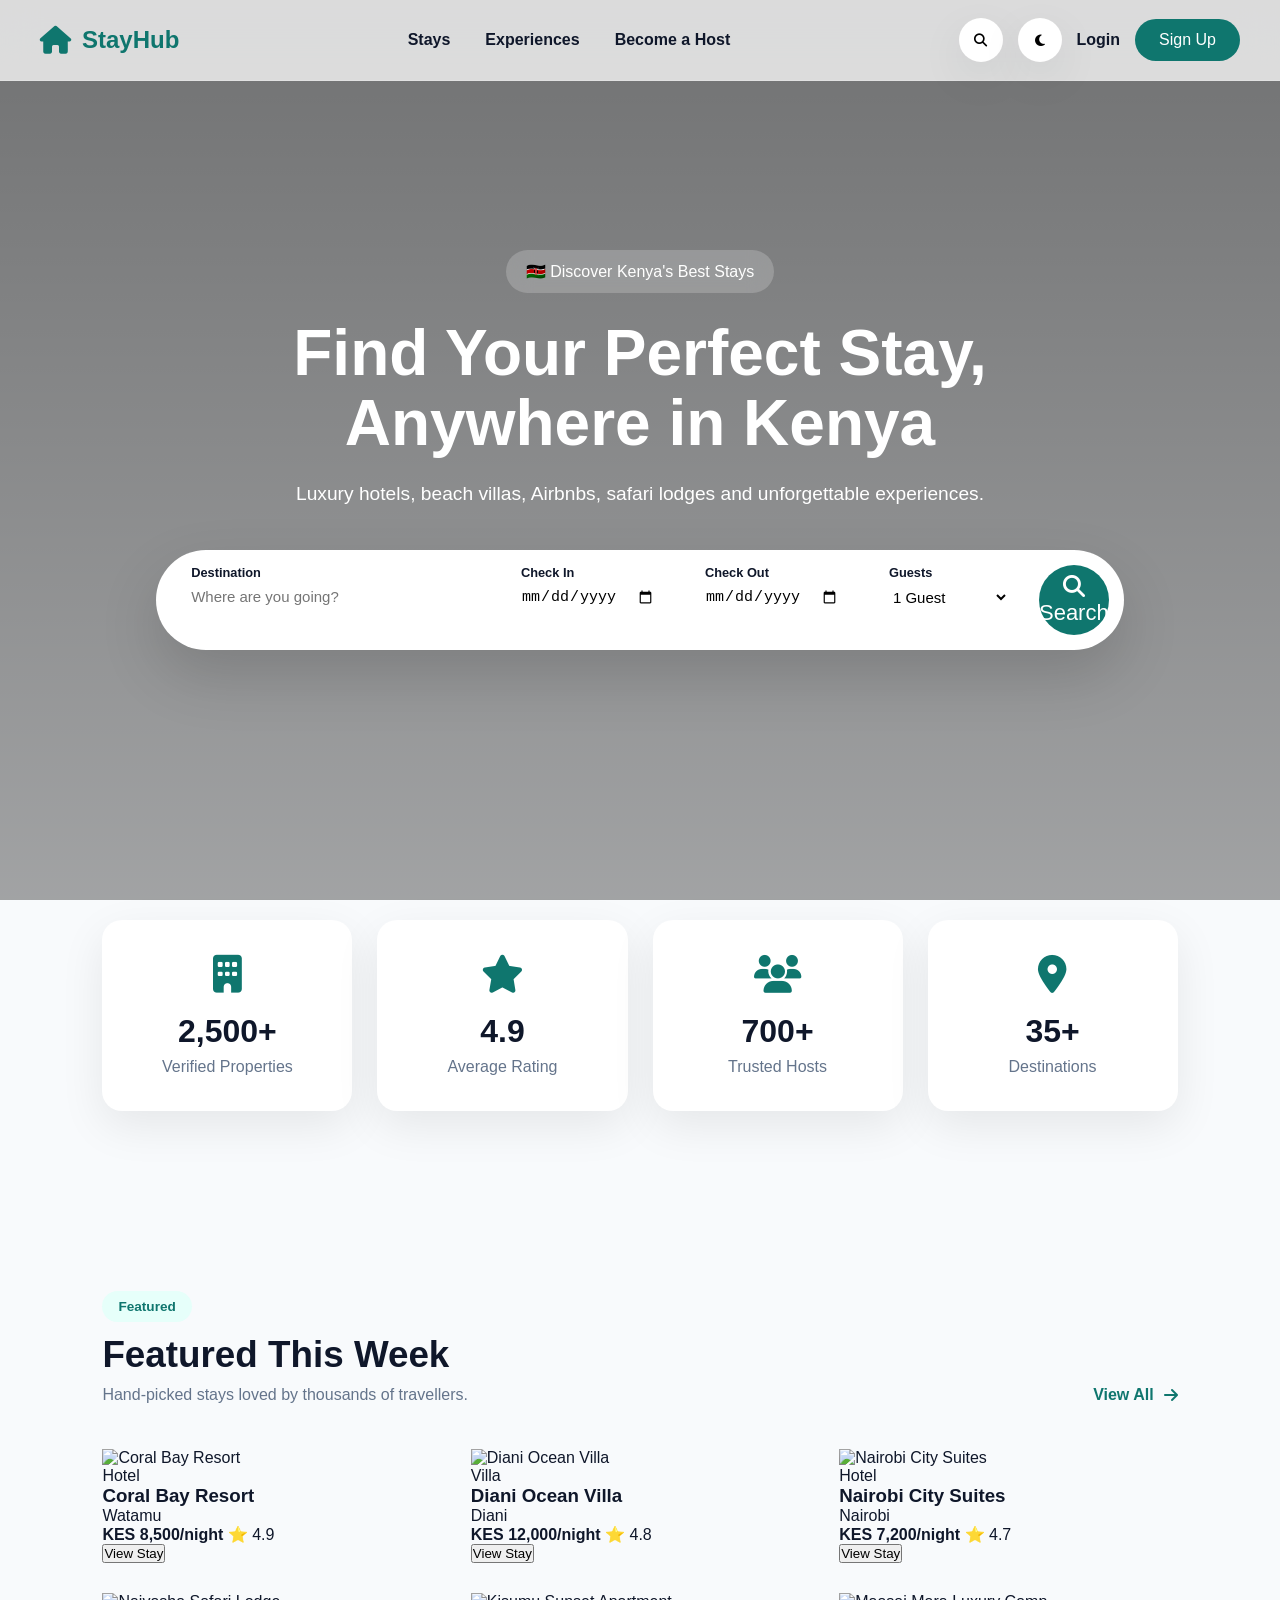
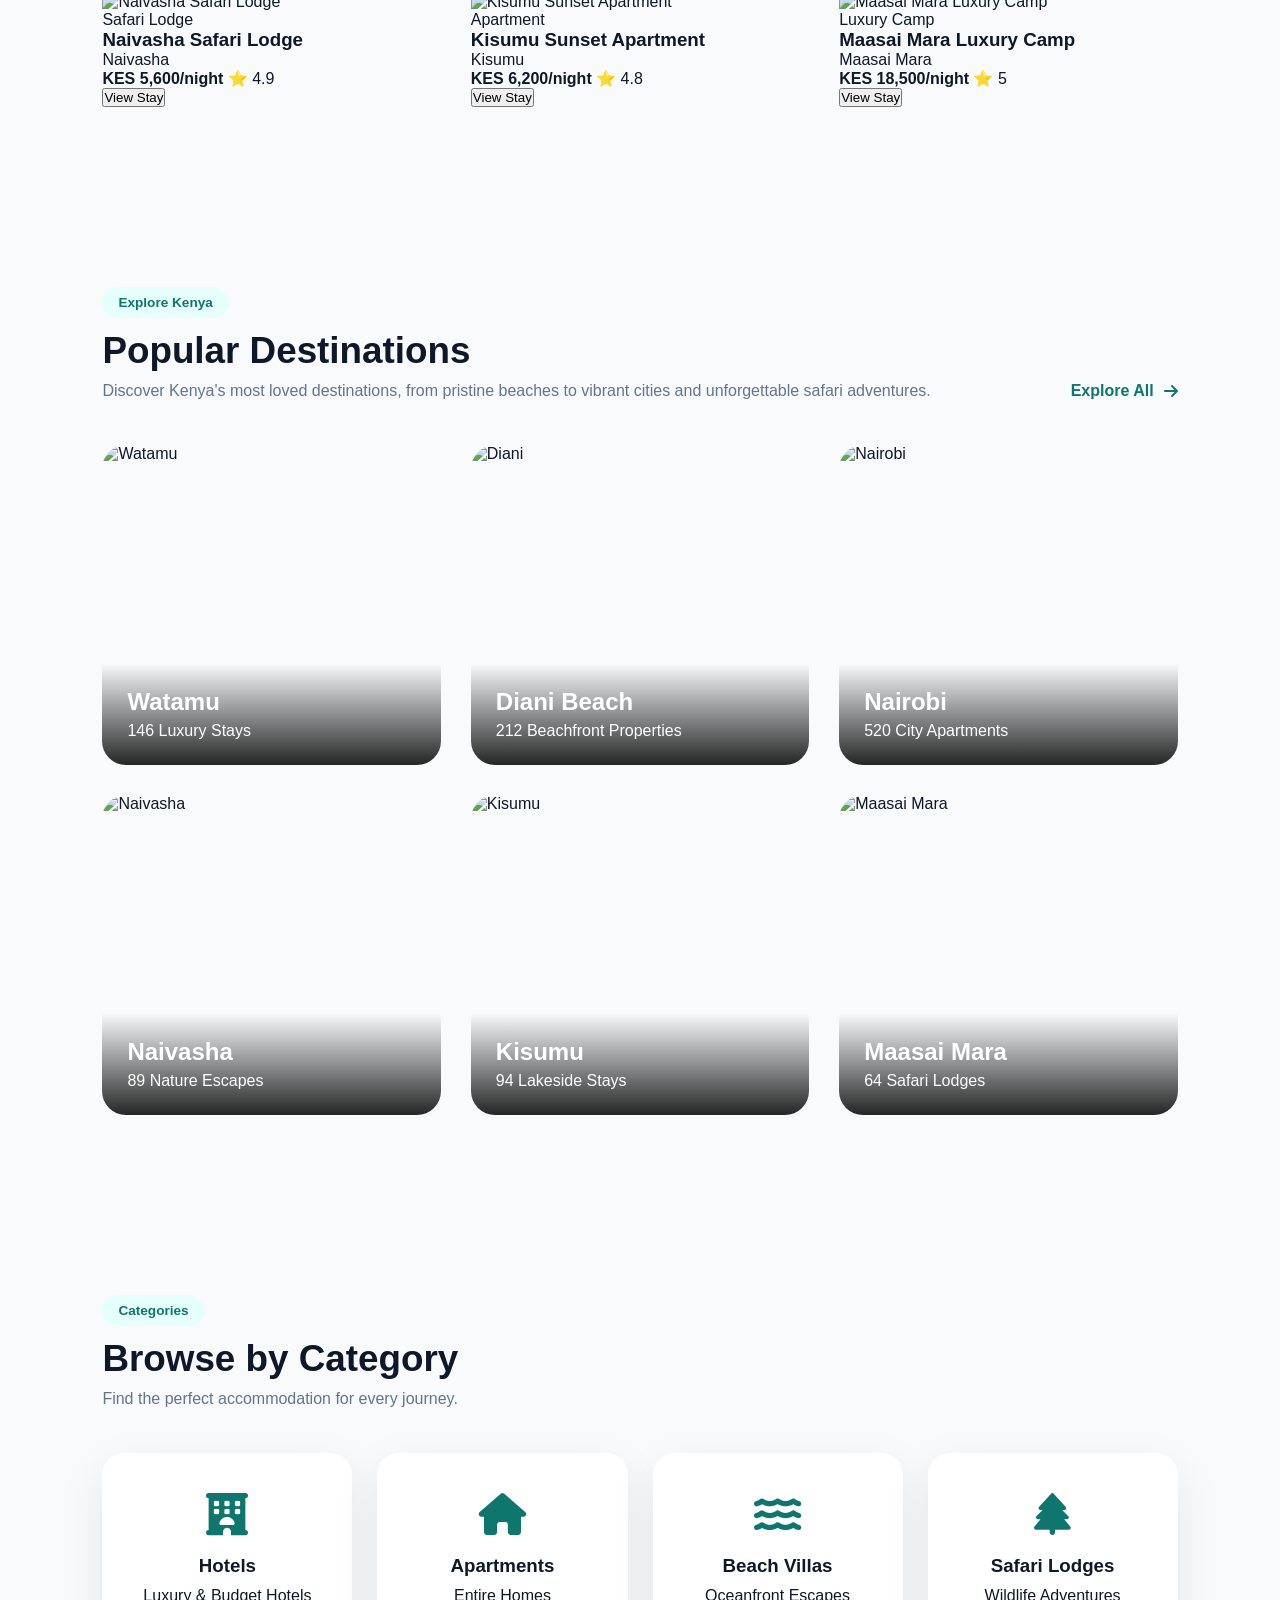
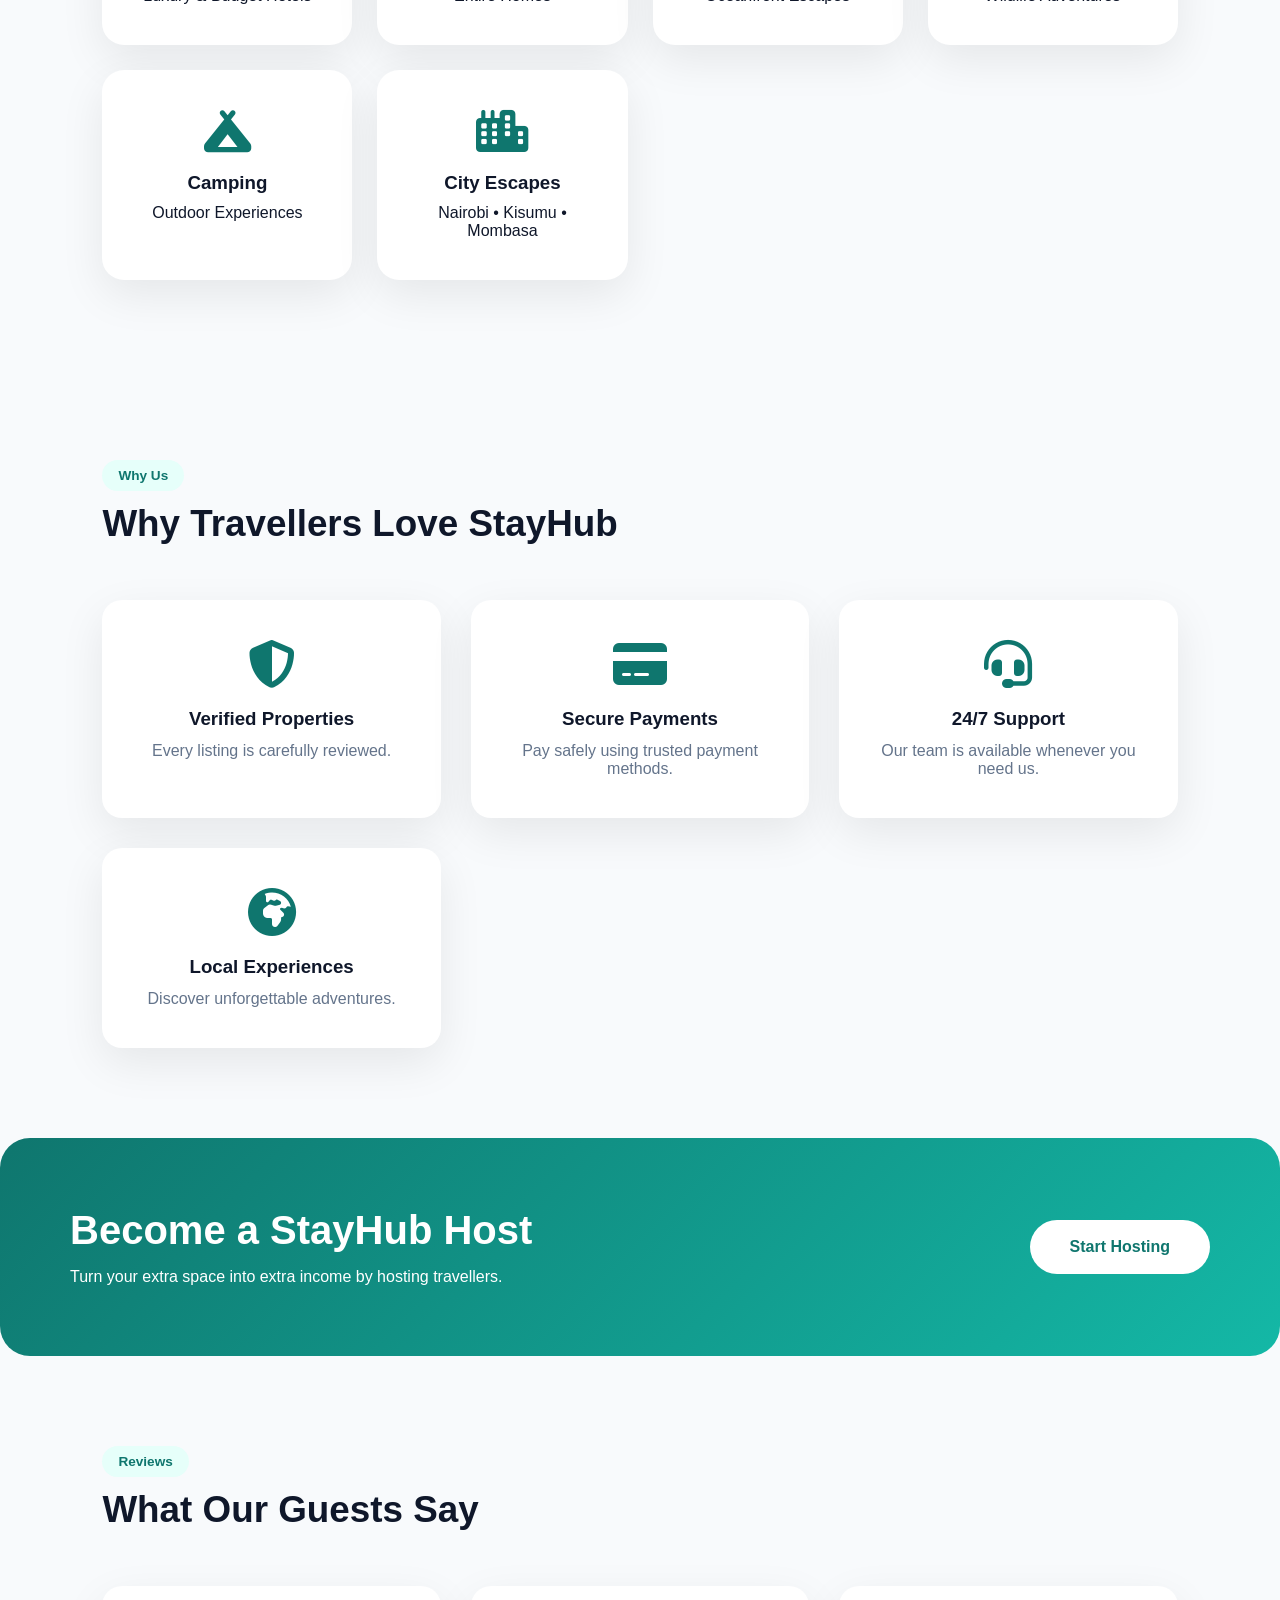
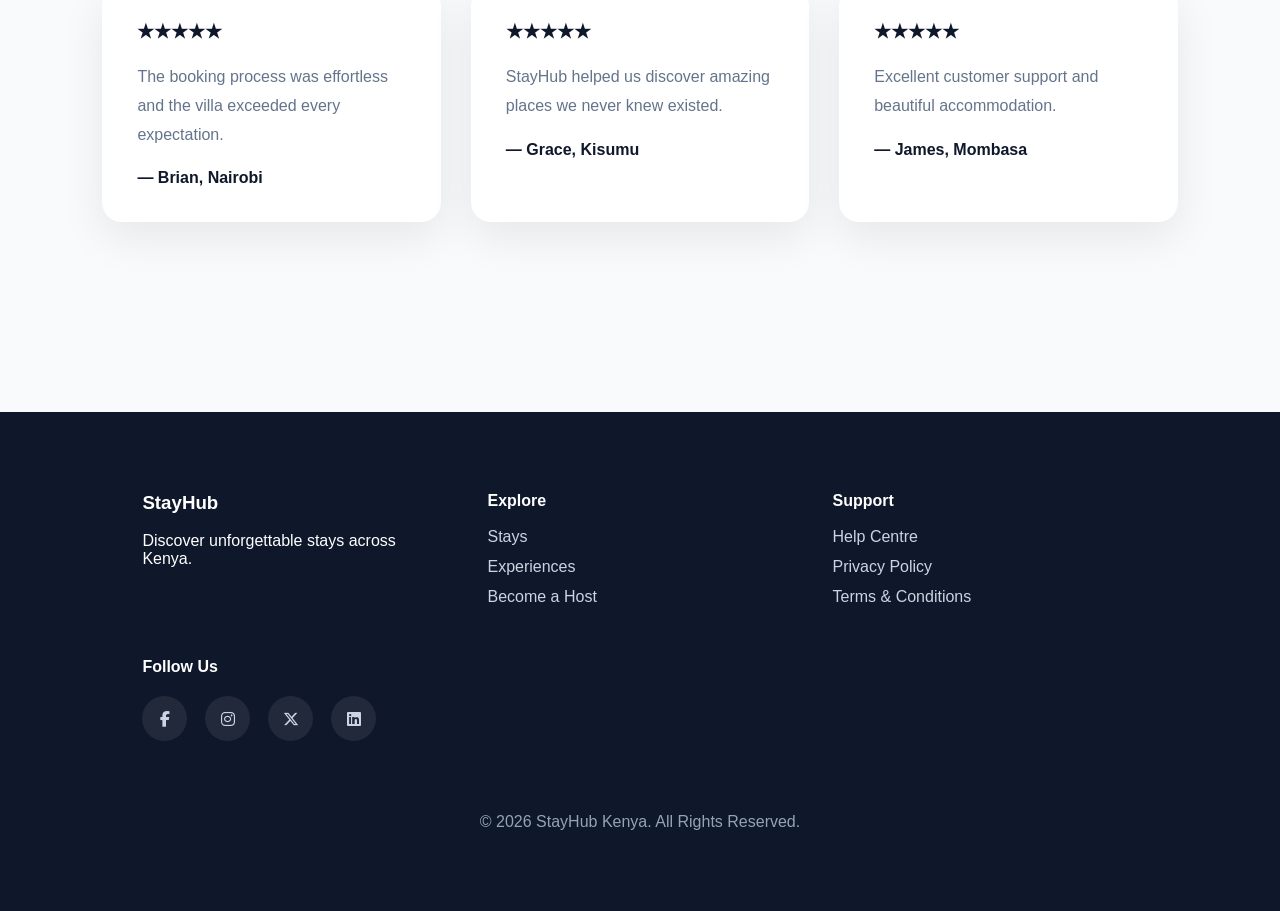
==== commit 5c86fba7: "Update index.html" ====
--- a/index.html
+++ b/index.html
@@ -23,18 +23,23 @@
 
 <body>
 
-    <!-- =========================
-         NAVBAR
-    ========================== -->
-
-    <header class="navbar">
+<!-- =========================
+     NAVIGATION
+========================= -->
+
+<header class="navbar">
+
+    <div class="nav-container">
 
         <a href="index.html" class="logo">
+
             <i class="fa-solid fa-house"></i>
+
             <span>StayHub</span>
-        </div>
-
-        <nav>
+
+        </a>
+
+        <nav class="nav-links">
 
             <a href="listings.html">Stays</a>
 
@@ -42,695 +47,760 @@
 
             <a href="host.html">Become a Host</a>
 
-            <a href="login.html">Login</a>
-
         </nav>
 
-        <button id="themeToggle" class="theme-toggle">
-
-<i class="fa-solid fa-moon"></i>
+        <div class="nav-actions">
+
+            <button class="search-icon">
+
+                <i class="fa-solid fa-magnifying-glass"></i>
+
+            </button>
+
+            <button id="themeToggle" class="theme-toggle">
+
+                <i class="fa-solid fa-moon"></i>
+
+            </button>
+
+            <a href="login.html" class="login-btn">
+
+                Login
+
+            </a>
+
+            <a href="signup.html" class="signup-btn">
+
+                Sign Up
+
+            </a>
+
+        </div>
+
+        <button class="mobile-menu">
+
+            <i class="fa-solid fa-bars"></i>
+
+        </button>
+
+    </div>
+
+</header>
+
+<!-- =========================
+     HERO
+========================= -->
+
+<section class="hero">
+
+    <div class="hero-overlay"></div>
+
+    <div class="hero-content">
+
+        <span class="hero-badge">
+
+            🇰🇪 Discover Kenya's Best Stays
+
+        </span>
+
+        <h1>
+
+            Find Your Perfect Stay,
+            Anywhere in Kenya
+
+        </h1>
+
+        <p>
+
+            Luxury hotels, beach villas, Airbnbs,
+            safari lodges and unforgettable experiences.
+
+        </p>
+
+        <div class="search-bar">
+
+            <div class="search-item">
+
+                <label>Destination</label>
+
+                <input
+                    id="destinationInput"
+                    type="text"
+                    placeholder="Where are you going?">
+
+            </div>
+
+            <div class="search-item">
+
+                <label>Check In</label>
+
+                <input
+                    id="checkIn"
+                    type="date">
+
+            </div>
+
+            <div class="search-item">
+
+                <label>Check Out</label>
+
+                <input
+                    id="checkOut"
+                    type="date">
+
+            </div>
+
+            <div class="search-item">
+
+                <label>Guests</label>
+
+                <select id="guests">
+
+                    <option>1 Guest</option>
+                    <option>2 Guests</option>
+                    <option>3 Guests</option>
+                    <option>4 Guests</option>
+                    <option>5 Guests</option>
+
+                </select>
+
+            </div>
+
+            <button class="search-btn"
+                onclick="goToListings()">
+
+                <i class="fa-solid fa-magnifying-glass"></i>
+
+                Search
+
+            </button>
+
+        </div>
+
+    </div>
+
+</section>
+<!-- =========================
+     STATS
+========================= -->
+
+<section class="stats-section">
+
+    <div class="stats-grid">
+
+        <div class="stat-card">
+
+            <i class="fa-solid fa-building"></i>
+
+            <h2>2,500+</h2>
+
+            <p>Verified Properties</p>
+
+        </div>
+
+        <div class="stat-card">
+
+            <i class="fa-solid fa-star"></i>
+
+            <h2>4.9</h2>
+
+            <p>Average Rating</p>
+
+        </div>
+
+        <div class="stat-card">
+
+            <i class="fa-solid fa-users"></i>
+
+            <h2>700+</h2>
+
+            <p>Trusted Hosts</p>
+
+        </div>
+
+        <div class="stat-card">
+
+            <i class="fa-solid fa-location-dot"></i>
+
+            <h2>35+</h2>
+
+            <p>Destinations</p>
+
+        </div>
+
+    </div>
+
+</section>
+<!-- =========================
+     FEATURED STAYS
+========================= -->
+
+<section class="featured-section">
+
+    <div class="section-header">
+
+        <div>
+
+            <span class="section-tag">
+
+                Featured
+
+            </span>
+
+            <h2>
+
+                Featured This Week
+
+            </h2>
+
+            <p>
+
+                Hand-picked stays loved by thousands of travellers.
+
+            </p>
+
+        </div>
+
+        <a href="listings.html" class="view-all">
+
+            View All
+
+            <i class="fa-solid fa-arrow-right"></i>
+
+        </a>
+
+    </div>
+
+    <div
+        id="featuredContainer"
+        class="featured-grid">
+
+        <!-- Generated by JavaScript -->
+
+    </div>
+
+</section>
+<!-- =========================
+     POPULAR DESTINATIONS
+========================= -->
+
+<section class="destinations-section">
+
+    <div class="section-header">
+
+        <div>
+
+            <span class="section-tag">
+
+                Explore Kenya
+
+            </span>
+
+            <h2>Popular Destinations</h2>
+
+            <p>
+
+                Discover Kenya's most loved destinations, from pristine beaches to vibrant cities and unforgettable safari adventures.
+
+            </p>
+
+        </div>
+
+        <a href="listings.html" class="view-all">
+
+            Explore All
+
+            <i class="fa-solid fa-arrow-right"></i>
+
+        </a>
+
+    </div>
+
+    <div class="destination-grid">
+
+        <!-- Watamu -->
+
+        <div class="destination-card">
+
+            <img
+            src="https://images.unsplash.com/photo-1507525428034-b723cf961d3e?auto=format&fit=crop&w=900&q=80"
+            alt="Watamu">
+
+            <div class="destination-info">
+
+                <h3>Watamu</h3>
+
+                <p>146 Luxury Stays</p>
+
+            </div>
+
+        </div>
+
+        <!-- Diani -->
+
+        <div class="destination-card">
+
+            <img
+            src="https://images.unsplash.com/photo-1506744038136-46273834b3fb?auto=format&fit=crop&w=900&q=80"
+            alt="Diani">
+
+            <div class="destination-info">
+
+                <h3>Diani Beach</h3>
+
+                <p>212 Beachfront Properties</p>
+
+            </div>
+
+        </div>
+
+        <!-- Nairobi -->
+
+        <div class="destination-card">
+
+            <img
+            src="https://images.unsplash.com/photo-1512917774080-9991f1c4c750?auto=format&fit=crop&w=900&q=80"
+            alt="Nairobi">
+
+            <div class="destination-info">
+
+                <h3>Nairobi</h3>
+
+                <p>520 City Apartments</p>
+
+            </div>
+
+        </div>
+
+        <!-- Naivasha -->
+
+        <div class="destination-card">
+
+            <img
+            src="https://images.unsplash.com/photo-1469474968028-56623f02e42e?auto=format&fit=crop&w=900&q=80"
+            alt="Naivasha">
+
+            <div class="destination-info">
+
+                <h3>Naivasha</h3>
+
+                <p>89 Nature Escapes</p>
+
+            </div>
+
+        </div>
+
+        <!-- Kisumu -->
+
+        <div class="destination-card">
+
+            <img
+            src="https://images.unsplash.com/photo-1494526585095-c41746248156?auto=format&fit=crop&w=900&q=80"
+            alt="Kisumu">
+
+            <div class="destination-info">
+
+                <h3>Kisumu</h3>
+
+                <p>94 Lakeside Stays</p>
+
+            </div>
+
+        </div>
+
+        <!-- Maasai Mara -->
+
+        <div class="destination-card">
+
+            <img
+            src="https://images.unsplash.com/photo-1516426122078-c23e76319801?auto=format&fit=crop&w=900&q=80"
+            alt="Maasai Mara">
+
+            <div class="destination-info">
+
+                <h3>Maasai Mara</h3>
+
+                <p>64 Safari Lodges</p>
+
+            </div>
+
+        </div>
+
+    </div>
+
+</section>
+
+<!-- =========================
+     CATEGORIES
+========================= -->
+
+<section class="categories-section">
+
+    <div class="section-header">
+
+        <div>
+
+            <span class="section-tag">
+
+                Categories
+
+            </span>
+
+            <h2>Browse by Category</h2>
+
+            <p>
+
+                Find the perfect accommodation for every journey.
+
+            </p>
+
+        </div>
+
+    </div>
+
+    <div class="categories-grid">
+
+        <div class="category-card">
+
+            <i class="fa-solid fa-hotel"></i>
+
+            <h3>Hotels</h3>
+
+            <p>Luxury & Budget Hotels</p>
+
+        </div>
+
+        <div class="category-card">
+
+            <i class="fa-solid fa-house"></i>
+
+            <h3>Apartments</h3>
+
+            <p>Entire Homes</p>
+
+        </div>
+
+        <div class="category-card">
+
+            <i class="fa-solid fa-water"></i>
+
+            <h3>Beach Villas</h3>
+
+            <p>Oceanfront Escapes</p>
+
+        </div>
+
+        <div class="category-card">
+
+            <i class="fa-solid fa-tree"></i>
+
+            <h3>Safari Lodges</h3>
+
+            <p>Wildlife Adventures</p>
+
+        </div>
+
+        <div class="category-card">
+
+            <i class="fa-solid fa-campground"></i>
+
+            <h3>Camping</h3>
+
+            <p>Outdoor Experiences</p>
+
+        </div>
+
+        <div class="category-card">
+
+            <i class="fa-solid fa-city"></i>
+
+            <h3>City Escapes</h3>
+
+            <p>Nairobi • Kisumu • Mombasa</p>
+
+        </div>
+
+    </div>
+
+</section>
+<!-- =========================
+     WHY STAYHUB
+========================= -->
+
+<section class="why-section">
+
+    <div class="section-header">
+
+        <div>
+
+            <span class="section-tag">
+
+                Why Us
+
+            </span>
+
+            <h2>Why Travellers Love StayHub</h2>
+
+        </div>
+
+    </div>
+
+    <div class="why-grid">
+
+        <div class="why-card">
+
+            <i class="fa-solid fa-shield-halved"></i>
+
+            <h3>Verified Properties</h3>
+
+            <p>
+
+                Every listing is carefully reviewed.
+
+            </p>
+
+        </div>
+
+        <div class="why-card">
+
+            <i class="fa-solid fa-credit-card"></i>
+
+            <h3>Secure Payments</h3>
+
+            <p>
+
+                Pay safely using trusted payment methods.
+
+            </p>
+
+        </div>
+
+        <div class="why-card">
+
+            <i class="fa-solid fa-headset"></i>
+
+            <h3>24/7 Support</h3>
+
+            <p>
+
+                Our team is available whenever you need us.
+
+            </p>
+
+        </div>
+
+        <div class="why-card">
+
+            <i class="fa-solid fa-earth-africa"></i>
+
+            <h3>Local Experiences</h3>
+
+            <p>
+
+                Discover unforgettable adventures.
+
+            </p>
+
+        </div>
+
+    </div>
+
+</section>
+<!-- =========================
+     HOST BANNER
+========================= -->
+
+<section class="host-banner">
+
+    <div>
+
+        <h2>
+
+            Become a StayHub Host
+
+        </h2>
+
+        <p>
+
+            Turn your extra space into extra income by hosting travellers.
+
+        </p>
+
+    </div>
+
+    <a href="host.html">
+
+        <button>
+
+            Start Hosting
+
+        </button>
+
+    </a>
+
+</section>
+<!-- =========================
+     TESTIMONIALS
+========================= -->
+
+<section class="testimonial-section">
+
+    <div class="section-header">
+
+        <div>
+
+            <span class="section-tag">
+
+                Reviews
+
+            </span>
+
+            <h2>What Our Guests Say</h2>
+
+        </div>
+
+    </div>
+
+    <div class="testimonial-grid">
+
+        <div class="testimonial">
+
+            <h3>★★★★★</h3>
+
+            <p>
+
+                The booking process was effortless and the villa exceeded every expectation.
+
+            </p>
+
+            <strong>
+
+                — Brian, Nairobi
+
+            </strong>
+
+        </div>
+
+        <div class="testimonial">
+
+            <h3>★★★★★</h3>
+
+            <p>
+
+                StayHub helped us discover amazing places we never knew existed.
+
+            </p>
+
+            <strong>
+
+                — Grace, Kisumu
+
+            </strong>
+
+        </div>
+
+        <div class="testimonial">
+
+            <h3>★★★★★</h3>
+
+            <p>
+
+                Excellent customer support and beautiful accommodation.
+
+            </p>
+
+            <strong>
+
+                — James, Mombasa
+
+            </strong>
+
+        </div>
+
+    </div>
+
+</section>
+<!-- =========================
+     FOOTER
+========================= -->
+
+<footer class="footer">
+
+    <div class="footer-top">
+
+        <div class="footer-grid">
+
+            <div>
+
+                <h3>StayHub</h3>
+
+                <p>
+
+                    Discover unforgettable stays across Kenya.
+
+                </p>
+
+            </div>
+
+            <div>
+
+                <h4>Explore</h4>
+
+                <a href="listings.html">Stays</a>
+
+                <a href="experiences.html">Experiences</a>
+
+                <a href="host.html">Become a Host</a>
+
+            </div>
+
+            <div>
+
+                <h4>Support</h4>
+
+                <a href="#">Help Centre</a>
+
+                <a href="#">Privacy Policy</a>
+
+                <a href="#">Terms & Conditions</a>
+
+            </div>
+
+            <div>
+
+                <h4>Follow Us</h4>
+
+                <div class="social-icons">
+
+                    <a href="#"><i class="fab fa-facebook-f"></i></a>
+
+                    <a href="#"><i class="fab fa-instagram"></i></a>
+
+                    <a href="#"><i class="fab fa-x-twitter"></i></a>
+
+                    <a href="#"><i class="fab fa-linkedin"></i></a>
+
+                </div>
+
+            </div>
+
+        </div>
+
+        <p class="copyright">
+
+            © 2026 StayHub Kenya. All Rights Reserved.
+
+        </p>
+
+    </div>
+<button id="scrollTop">
+
+    <i class="fa-solid fa-arrow-up"></i>
 
 </button>
 
-       <div class="mobile-menu" onclick="toggleMenu()">
-    <i class="fa-solid fa-bars"></i>
-</div>
-
-    </header>
-
-    <!-- =========================
-         HERO
-    ========================== -->
-
-    <section class="hero">
-
-        <div class="overlay"></div>
-
-        <div class="hero-content">
-
-            <h1>
-                Find your next unforgettable stay in Kenya
-            </h1>
-
-            <p>
-                Luxury Hotels • Villas • Airbnb • Lodges • Beach Houses
-            </p>
-
-            <!-- SEARCH -->
-
-            <div class="search-bar">
-
-                <div class="search-item">
-
-                    <label>Where</label>
-
-                    <input
-                        id="destinationInput"
-                        type="text"
-                        placeholder="Search destinations">
-
-                </div>
-
-                <div class="divider"></div>
-
-                <div class="search-item">
-
-                    <label>Check in</label>
-
-                    <input
-                        id="checkIn"
-                        type="date">
-
-                </div>
-
-                <div class="divider"></div>
-
-                <div class="search-item">
-
-                    <label>Check out</label>
-
-                    <input
-                        id="checkOut"
-                        type="date">
-
-                </div>
-
-                <div class="divider"></div>
-
-                <div class="search-item">
-
-                    <label>Guests</label>
-
-                    <select id="guests">
-
-                        <option>1 Guest</option>
-                        <option>2 Guests</option>
-                        <option>3 Guests</option>
-                        <option>4 Guests</option>
-                        <option>5 Guests</option>
-                        <option>6+ Guests</option>
-
-                    </select>
-
-                </div>
-
-                <button class="search-btn" onclick="goToListings()">
-
-                    <i class="fa-solid fa-magnifying-glass"></i>
-
-                </button>
-
-            </div>
-
-        </div>
-
-    </section>
-    
-
-    <!-- =========================
-         POPULAR DESTINATIONS
-    ========================== -->
-
-    <section class="destinations">
-
-        <div class="section-header">
-
-            <h2>Popular destinations</h2>
-
-            <p>Explore Kenya's most loved places.</p>
-
-        </div>
-
-        <div class="destination-grid">
-
-            <div class="destination-card">
-
-                <img src="https://images.unsplash.com/photo-1507525428034-b723cf961d3e">
-
-                <div class="destination-info">
-
-                    <h3>Watamu</h3>
-
-                    <p>146 stays</p>
-
-                </div>
-
-            </div>
-
-            <div class="destination-card">
-
-                <img src="https://images.unsplash.com/photo-1506744038136-46273834b3fb">
-
-                <div class="destination-info">
-
-                    <h3>Diani</h3>
-
-                    <p>212 stays</p>
-
-                </div>
-
-            </div>
-
-            <div class="destination-card">
-
-                <img src="https://images.unsplash.com/photo-1512917774080-9991f1c4c750">
-
-                <div class="destination-info">
-
-                    <h3>Nairobi</h3>
-
-                    <p>520 stays</p>
-
-                </div>
-
-            </div>
-
-            <div class="destination-card">
-
-                <img src="https://images.unsplash.com/photo-1494526585095-c41746248156">
-
-                <div class="destination-info">
-
-                    <h3>Kisumu</h3>
-
-                    <p>97 stays</p>
-
-                </div>
-
-            </div>
-
-            <div class="destination-card">
-
-                <img src="https://images.unsplash.com/photo-1467269204594-9661b134dd2b">
-
-                <div class="destination-info">
-
-                    <h3>Naivasha</h3>
-
-                    <p>81 stays</p>
-
-                </div>
-
-            </div>
-
-            <div class="destination-card">
-
-                <img src="https://images.unsplash.com/photo-1469474968028-56623f02e42e">
-
-                <div class="destination-info">
-
-                    <h3>Maasai Mara</h3>
-
-                    <p>64 stays</p>
-
-                </div>
-
-            </div>
-
-        </div>
-
-    </section>
-
-    <!-- =========================
-         NEXT SECTION
-         Featured Stays
-    ========================== -->
-
-   <!-- =========================
-     FEATURED STAYS
-========================= -->
-
-<section class="featured-section">
-
-    <div class="section-header">
-
-        <div>
-
-            <h2>Featured stays</h2>
-
-            <p>
-                Hand-picked places loved by thousands of travellers.
-            </p>
-
-        </div>
-
-        <a href="listings.html" class="view-all">
-
-            View all
-
-            <i class="fa-solid fa-arrow-right"></i>
-
-        </a>
-
-    </div>
-
-    <div id="featuredContainer" class="featured-grid">
-
-    </div>
-
-</section>
-
-<section class="offers-section">
-
-<div class="section-header">
-
-<h2>🔥 Limited Time Offers</h2>
-
-<p>
-
-Book today and save up to 30%.
-
-</p>
-
-</div>
-
-<div class="offers-grid">
-
-<div class="offer-card">
-
-<span>-20%</span>
-
-<h3>Watamu Beach Villas</h3>
-
-<p>Now from KES 6,500/night</p>
-
-<button>Book Now</button>
-
-</div>
-
-<div class="offer-card">
-
-<span>-15%</span>
-
-<h3>Diani Ocean Suites</h3>
-
-<p>Luxury getaway</p>
-
-<button>View Deal</button>
-
-</div>
-
-<div class="offer-card">
-
-<span>Weekend</span>
-
-<h3>Kisumu Lakeside</h3>
-
-<p>Free breakfast included</p>
-
-<button>Reserve</button>
-
-</div>
-
-</div>
-
-</section>
-
-<section class="why-section">
-
-    <div class="section-header">
-
-        <h2>Why travellers love StayHub</h2>
-
-        <p>Everything you need for a perfect stay.</p>
-
-    </div>
-
-    <div class="why-grid">
-
-        <div class="why-card">
-
-            <i class="fa-solid fa-shield-halved"></i>
-
-            <h3>Verified Listings</h3>
-
-            <p>Every property is reviewed before appearing on StayHub.</p>
-
-        </div>
-
-        <div class="why-card">
-
-            <i class="fa-solid fa-credit-card"></i>
-
-            <h3>Secure Payments</h3>
-
-            <p>Pay safely using M-Pesa, Visa or Mastercard.</p>
-
-        </div>
-
-        <div class="why-card">
-
-            <i class="fa-solid fa-earth-africa"></i>
-
-            <h3>Local Experiences</h3>
-
-            <p>Book activities, guides and adventures nearby.</p>
-
-        </div>
-
-        <div class="why-card">
-
-            <i class="fa-solid fa-headset"></i>
-
-            <h3>24/7 Support</h3>
-
-            <p>Our support team is always available.</p>
-
-        </div>
-
-    </div>
-
-</section>
-
-<section class="experience-section">
-
-<div class="section-header">
-
-<h2>Things to do nearby</h2>
-
-<p>Make your trip unforgettable.</p>
-
-</div>
-
-<div id="experienceContainer" class="experience-grid">
-
-</div>
-
-</section>
-<section class="live-deals">
-
-<div class="deal-track">
-
-<div class="deal-pill"
-onclick="openProperty(1)">
-🔥 Watamu Villa 30% OFF
-</div>
-
-<div class="deal-pill"
-onclick="openProperty(2)">
-🌊 Diani Suite KES 5,999
-</div>
-
-<div class="deal-pill"
-onclick="openProperty(3)">
-🚤 Kisumu Weekend Deal
-</div>
-
-<div class="deal-pill"
-onclick="openProperty(4)">
-🐘 Maasai Mara Safari Offer
-</div>
-
-</div>
-
-</section>
-
-<!-- =========================
-     CATEGORIES
-========================= -->
-
-<section class="categories-section">
-
-    <div class="section-header">
-
-        <div>
-
-            <h2>Browse by category</h2>
-
-            <p>Find exactly the type of stay you're looking for.</p>
-
-        </div>
-
-    </div>
-    <div class="category-card"
-      onclick="filterCategory('hotel')">
-
-    <i class="fa-solid fa-hotel"></i>
-
-    <h3>Hotels</h3>
-
-    <p>Luxury & budget hotels</p>
-
-</div>
-
-      
- <div class="category-card"
-        onclick="filterCategory('airbnb')">
-
-      <i class="fa-solid fa-house"></i>
-
-    <h3>Airbnb</h3>
-
-    <p>Entire homes & apartments</p>
-
-</div>
-
-<div class="category-card"
-    onclick="filterCategory('villa')">
-    <i class="fa-solid fa-water"></i>
-    <h3>Beach Villas</h3>
-    <p>Oceanfront escapes</p>
-
-</div>
-
-<div class="category-card"
-   onclick="filterCategory('lodge')">
-
-    <i class="fa-solid fa-tree"></i>
-
-    <h3>Safari Lodges</h3>
-
-    <p>Wildlife adventures</p>
-
-</div>
-
-        <div class="category-card"
-   onclick="filterCategory('camp')">
-
-            <i class="fa-solid fa-campground"></i>
-            <h3>Camping</h3>
-            <p>Nature experiences</p>
-        </div>
-
-       <div class="category-card"
-   onclick="filterCategory('city')">
-
-            <i class="fa-solid fa-city"></i>
-            <h3>City Escapes</h3>
-            <p>Nairobi • Kisumu • Mombasa</p>
-        </div>
-
-    </div>
-
-</section>
-
-<section class="host-banner">
-
-<div>
-
-<h2>Become a StayHub Host</h2>
-
-<p>
-
-Earn income by listing your apartment, villa, hotel or holiday home.
-
-</p>
-
-</div>
-
-<a href="host.html">
-
-<button>
-
-Start Hosting
-
-</button>
-
-</a>
-
-</section>
-
-<section class="testimonial-section">
-
-<h2>What our guests say</h2>
-
-<div class="testimonial-grid">
-
-<div class="testimonial">
-
-★★★★★
-
-<p>
-
-"The booking process was effortless and the villa exceeded expectations."
-
-</p>
-
-<strong>— Brian, Nairobi</strong>
-
-</div>
-
-<div class="testimonial">
-
-★★★★★
-
-<p>
-
-"The local experiences made our Watamu holiday unforgettable."
-
-</p>
-
-<strong>— Grace, Kisumu</strong>
-
-</div>
-
-<div class="testimonial">
-
-★★★★★
-
-<p>
-
-"Professional hosts and excellent customer service."
-
-</p>
-
-<strong>— James, Mombasa</strong>
-
-</div>
-
-</div>
-
-</section>
-
-<<section class="newsletter">
-
-    <div class="newsletter-content">
-
-        <h2>Stay Inspired</h2>
-
-        <p>
-
-            Get exclusive travel deals, destination guides,
-            weekend escapes and special offers delivered
-            straight to your inbox.
-
-        </p>
-
-    </div>
-
-    <form class="newsletter-form">
-
-        <input
-        type="email"
-        placeholder="Enter your email address">
-
-        <button onclick="subscribeNewsletter()">
-
-Subscribe
-
-</button>
-    </form>
-
-</section>
-
-<section class="travel-tip">
-
-<div class="tip-icon">
-
-🌍
-
-</div>
-
-<div>
-
-<h3 id="tipTitle">
-
-Travel Tip
-
-</h3>
-
-<p id="tipText">
-
-Best time to visit Watamu is July to October.
-
-</p>
-
-</div>
-
-</section>
-
-<footer class="footer">
-
-<div class="footer-top">
-
-<div class="footer-grid">
-
-<div>
-
-<h3>StayHub</h3>
-
-<p>
-
-Discover unique stays and experiences across Kenya.
-
-</p>
-
-</div>
-
-<div>
-
-<h4>Explore</h4>
-
-<a href="listings.html">Stays</a>
-
-<a href="#">Experiences</a>
-
-<a href="#">Destinations</a>
-
-</div>
-
-<div>
-
-<h4>Company</h4>
-
-<a href="#">About</a>
-
-<a href="#">Become a Host</a>
-
-<a href="#">Contact</a>
-
-</div>
-
-<div>
-
-<h4>Follow us</h4>
-
-<div class="social-icons">
-
-<a href="#"><i class="fab fa-facebook-f"></i></a>
-
-<a href="#"><i class="fab fa-instagram"></i></a>
-
-<a href="#"><i class="fab fa-x-twitter"></i></a>
-
-<a href="#"><i class="fab fa-linkedin-in"></i></a>
-
-</div>
-<div id="loader">
-
-<div class="spinner"></div>
-
-</div>
-
-</div>
-<p class="copyright">
-
-© 2026 StayHub Kenya. All Rights Reserved.
-
-</p>
-
 </footer>
-   <script src="script.js"></script>
+<script src="script.js"></script>
 
 </body>
 
--- a/styles.css
+++ b/styles.css
@@ -1,2357 +1,1240 @@
-/* ===========================================================
-   STAYHUB V2
-   PART 1
-   Global • Variables • Navbar • Hero • Search
-=========================================================== */
-
-/* ==========================
+/* =========================================
    GOOGLE FONT
-========================== */
+========================================= */
 
 @import url('https://fonts.googleapis.com/css2?family=Inter:wght@300;400;500;600;700;800;900&display=swap');
 
 
-/* ==========================
-   ROOT VARIABLES
-========================== */
+/* =========================================
+   VARIABLES
+========================================= */
 
 :root{
 
---primary:#FF385C;
---primary-dark:#E61E4D;
-
---secondary:#2563EB;
-
---success:#16A34A;
-
---warning:#F59E0B;
-
---dark:#0F172A;
-
---text:#1E293B;
-
---muted:#64748B;
-
---border:#E5E7EB;
-
---background:#FAFAFA;
-
---card:#FFFFFF;
-
---radius:24px;
-
---shadow:
-0 8px 30px rgba(0,0,0,.08);
-
---shadow-hover:
-0 25px 60px rgba(0,0,0,.15);
-
---transition:.35s cubic-bezier(.2,.8,.2,1);
-
-}
-
-
-/* ==========================
-   RESET
-========================== */
+    --primary:#0F766E;
+    --primary-dark:#115E59;
+    --accent:#F59E0B;
+
+    --white:#ffffff;
+
+    --background:#F8FAFC;
+
+    --card:#ffffff;
+
+    --text:#0F172A;
+
+    --text-light:#64748B;
+
+    --border:#E2E8F0;
+
+    --shadow:0 15px 45px rgba(0,0,0,.08);
+
+    --radius:18px;
+
+    --transition:.35s ease;
+
+}
+
+
+body.dark{
+
+    --background:#0F172A;
+
+    --card:#1E293B;
+
+    --text:#F8FAFC;
+
+    --text-light:#CBD5E1;
+
+    --border:#334155;
+
+}
+/* =========================================
+RESET
+========================================= */
 
 *{
-margin:0;
-padding:0;
-box-sizing:border-box;
+
+    margin:0;
+
+    padding:0;
+
+    box-sizing:border-box;
+
 }
 
 html{
 
-scroll-behavior:smooth;
+    scroll-behavior:smooth;
 
 }
 
 body{
 
-font-family:"Inter",sans-serif;
-
-background:var(--background);
-
-color:var(--text);
-
-overflow-x:hidden;
-
--webkit-font-smoothing:antialiased;
-
-line-height:1.6;
-
-}
-
-
-/* ==========================
-   GLOBAL
-========================== */
+    font-family:'Inter',sans-serif;
+
+    background:var(--background);
+
+    color:var(--text);
+
+    overflow-x:hidden;
+
+}
 
 img{
 
-display:block;
-
-width:100%;
+    width:100%;
+
+    display:block;
 
 }
 
 a{
 
-text-decoration:none;
-
-color:inherit;
+    text-decoration:none;
+
+    color:inherit;
 
 }
 
 button{
 
-cursor:pointer;
-
-font-family:inherit;
-
-transition:var(--transition);
-
-}
-
-button:hover{
-
-transform:translateY(-2px);
+    cursor:pointer;
+
+    font-family:inherit;
+
+}
+
+section{
+
+    padding:90px 8%;
 
 }
 
 .container{
 
-width:min(1320px,92%);
-
-margin:auto;
-
-}
-
-.section-header{
-
-display:flex;
-
-justify-content:space-between;
-
-align-items:end;
-
-margin-bottom:45px;
-
-gap:20px;
-
-}
-
-.section-header h2{
-
-font-size:40px;
-
-font-weight:800;
-
-letter-spacing:-1px;
-
-}
-
-.section-header p{
-
-color:var(--muted);
-
-font-size:16px;
-
-margin-top:8px;
-
-}
-
-.view-all{
-
-display:flex;
-
-align-items:center;
-
-gap:10px;
-
-font-weight:700;
-
-color:var(--primary);
-
-transition:.3s;
-
-}
-
-.view-all:hover{
-
-gap:15px;
-
-}
-
-/*=========================
+    width:min(1200px,100%);
+
+    margin:auto;
+
+}
+/* =========================================
 NAVBAR
-=========================*/
+========================================= */
 
 .navbar{
+
     position:fixed;
+
     top:0;
+
     left:0;
+
     width:100%;
-    height:82px;
+
+    z-index:999;
+
+    backdrop-filter:blur(18px);
+
+    background:rgba(255,255,255,.75);
+
+    border-bottom:1px solid rgba(255,255,255,.15);
+
+}
+
+body.dark .navbar{
+
+    background:rgba(15,23,42,.82);
+
+}
+
+.nav-container{
+
+    max-width:1280px;
+
+    margin:auto;
+
+    padding:18px 40px;
+
     display:flex;
+
     justify-content:space-between;
+
     align-items:center;
-    padding:0 70px;
-    background:rgba(255,255,255,.82);
-    backdrop-filter:blur(20px);
-    border-bottom:1px solid rgba(255,255,255,.35);
-    box-shadow:0 4px 25px rgba(0,0,0,.04);
-    z-index:9999;
-    transition:all .35s ease;
-}
-
-/* Navbar when scrolling */
-
-.navbar-scroll{
-    background:#fff;
-    box-shadow:0 12px 30px rgba(0,0,0,.08);
-    height:74px;
-}
-
-/*=========================
-LOGO
-=========================*/
+
+}
 
 .logo{
+
     display:flex;
+
     align-items:center;
-    gap:12px;
+
+    gap:10px;
+
+    font-size:1.5rem;
+
+    font-weight:800;
+
     color:var(--primary);
-    font-size:26px;
-    font-weight:800;
+
 }
 
 .logo i{
-    font-size:24px;
-}
-
-/*=========================
-DESKTOP NAVIGATION
-=========================*/
-
-.navbar nav{
+
+    font-size:28px;
+
+}
+
+.nav-links{
+
     display:flex;
+
+    gap:35px;
+
+}
+
+.nav-links a{
+
+    font-weight:600;
+
+    position:relative;
+
+    transition:.3s;
+
+}
+
+.nav-links a:hover{
+
+    color:var(--primary);
+
+}
+
+.nav-links a::after{
+
+    content:"";
+
+    position:absolute;
+
+    bottom:-8px;
+
+    left:0;
+
+    width:0;
+
+    height:2px;
+
+    background:var(--primary);
+
+    transition:.3s;
+
+}
+
+.nav-links a:hover::after{
+
+    width:100%;
+
+}
+
+.nav-actions{
+
+    display:flex;
+
     align-items:center;
-    gap:35px;
-}
-
-.navbar nav a{
+
+    gap:15px;
+
+}
+
+.search-icon,
+
+.theme-toggle{
+
+    width:44px;
+
+    height:44px;
+
+    border:none;
+
+    border-radius:50%;
+
+    background:var(--card);
+
+    box-shadow:var(--shadow);
+
+}
+
+.login-btn{
+
+    font-weight:600;
+
+}
+
+.signup-btn{
+
+    background:var(--primary);
+
+    color:#fff;
+
+    padding:12px 24px;
+
+    border-radius:999px;
+
+    transition:.3s;
+
+}
+
+.signup-btn:hover{
+
+    background:var(--primary-dark);
+
+}
+
+.mobile-menu{
+
+    display:none;
+
+}
+/* =========================================
+HERO
+========================================= */
+
+.hero{
+
+    height:100vh;
+
+    display:flex;
+
+    align-items:center;
+
+    justify-content:center;
+
+    text-align:center;
+
     position:relative;
-    font-size:15px;
-    font-weight:600;
-    color:#222;
-    text-decoration:none;
-    transition:.3s;
-}
-
-.navbar nav a:hover{
-    color:var(--primary);
-}
-
-.navbar nav a::after{
-    content:"";
-    position:absolute;
-    left:0;
-    bottom:-8px;
-    width:0;
-    height:3px;
-    background:var(--primary);
-    border-radius:30px;
-    transition:.3s;
-}
-
-.navbar nav a:hover::after{
-    width:100%;
-}
-/* ==========================
-   THEME TOGGLE
-========================== */
-
-.theme-toggle{
-
-width:44px;
-
-height:44px;
-
-border:none;
-
-border-radius:50%;
-
-background:#f3f4f6;
-
-cursor:pointer;
-
-font-size:18px;
-
-display:flex;
-
-align-items:center;
-
-justify-content:center;
-
-transition:.3s;
-
-}
-
-.theme-toggle:hover{
-
-transform:scale(1.08);
-
-background:#e5e7eb;
-
-}
-/*=========================
-HAMBURGER MENU
-=========================*/
-
-.mobile-menu{
-    display:none;
-    font-size:28px;
-    cursor:pointer;
-    color:#222;
-}
-
-/*=========================
-MOBILE
-=========================*/
-
-@media(max-width:768px){
-
-    .navbar{
-        padding:0 20px;
-        height:75px;
-    }
-
-    /* Show hamburger */
-
-    .mobile-menu{
-        display:block;
-    }
-
-    /* Hide navigation */
-
-    .navbar nav{
-        position:absolute;
-        top:75px;
-        left:0;
-        width:100%;
-        background:#fff;
-        display:flex;
-        flex-direction:column;
-        align-items:flex-start;
-        gap:0;
-        padding:20px;
-        box-shadow:0 12px 30px rgba(0,0,0,.08);
-
-        transform:translateY(-150%);
-        opacity:0;
-        visibility:hidden;
-
-        transition:.35s ease;
-    }
-
-    /* Open menu */
-
-    .navbar nav.show-menu{
-        transform:translateY(0);
-        opacity:1;
-        visibility:visible;
-    }
-
-    .navbar nav a{
-        width:100%;
-        padding:16px 0;
-        border-bottom:1px solid #eee;
-    }
-
-    .navbar nav a:last-child{
-        border-bottom:none;
-    }
-
-}
-/* ==========================
-   HERO
-========================== */
-
-/* ==========================
-   HERO
-========================== */
-
-.hero{
-    position:relative;
-    min-height:100vh;
-    display:flex;
-    justify-content:center;
-    align-items:center;
-    padding:120px 20px 80px;
-    overflow:hidden;
 
     background-image:url("https://images.unsplash.com/photo-1500375592092-40eb2168fd21?auto=format&fit=crop&w=1800&q=80");
     background-size:cover;
     background-position:center;
-}
-
-.overlay{
+
+}
+
+.hero::before{
+
+    content:"";
+
     position:absolute;
+
     inset:0;
+
     background:linear-gradient(
-        180deg,
-        rgba(0,0,0,.35),
-        rgba(0,0,0,.45),
-        rgba(0,0,0,.65)
+        rgba(0,0,0,.55),
+        rgba(0,0,0,.35)
     );
+
 }
 
 .hero-content{
+
     position:relative;
+
+    z-index:2;
+
+    width:min(1000px,90%);
+
+}
+
+.hero-badge{
+
+    display:inline-block;
+
+    background:rgba(255,255,255,.2);
+
+    backdrop-filter:blur(12px);
+
+    color:#fff;
+
+    padding:12px 20px;
+
+    border-radius:999px;
+
+    margin-bottom:25px;
+
+}
+
+.hero h1{
+
+    color:#fff;
+
+    font-size:4rem;
+
+    line-height:1.1;
+
+    margin-bottom:25px;
+
+    font-weight:800;
+
+}
+
+.hero p{
+
+    color:#fff;
+
+    font-size:1.2rem;
+
+    margin-bottom:45px;
+
+}
+.search-bar{
+
+    background:#fff;
+
+    border-radius:80px;
+
+    display:grid;
+
+    grid-template-columns:
+    2fr
+    1fr
+    1fr
+    1fr
+    auto;
+
+    gap:10px;
+
+    padding:15px;
+
+    box-shadow:
+    0 25px 60px rgba(0,0,0,.15);
+
+}
+
+.search-item{
+
+    display:flex;
+
+    flex-direction:column;
+
+    text-align:left;
+
+    padding:0 20px;
+
+}
+
+.search-item label{
+
+    font-size:.8rem;
+
+    font-weight:700;
+
+    margin-bottom:8px;
+
+}
+
+.search-item input,
+
+.search-item select{
+
+    border:none;
+
+    outline:none;
+
+    background:none;
+
+    font-size:15px;
+
+}
+
+.search-btn{
+
+    width:70px;
+
+    height:70px;
+
+    border:none;
+
+    border-radius:50%;
+
+    background:var(--primary);
+
+    color:#fff;
+
+    font-size:22px;
+
+    transition:.3s;
+
+}
+
+.search-btn:hover{
+
+    transform:scale(1.08);
+
+    background:var(--primary-dark);
+
+}
+.stats-section{
+
+    margin-top:-70px;
+
+    position:relative;
+
     z-index:5;
-    max-width:950px;
-    width:100%;
+
+}
+
+.stats-grid{
+
+    display:grid;
+
+    grid-template-columns:repeat(4,1fr);
+
+    gap:25px;
+
+}
+
+.stat-card{
+
+    background:var(--card);
+
+    border-radius:20px;
+
+    padding:35px;
+
     text-align:center;
+
+    box-shadow:var(--shadow);
+
+    transition:.35s;
+
+}
+
+.stat-card:hover{
+
+    transform:translateY(-10px);
+
+}
+
+.stat-card i{
+
+    color:var(--primary);
+
+    font-size:38px;
+
+    margin-bottom:20px;
+
+}
+
+.stat-card h2{
+
+    font-size:2rem;
+
+    margin-bottom:8px;
+
+}
+
+.stat-card p{
+
+    color:var(--text-light);
+
+}
+
+/*=========================================
+SECTION HEADERS
+=========================================*/
+
+.section-header{
+
+    display:flex;
+
+    justify-content:space-between;
+
+    align-items:end;
+
+    margin-bottom:45px;
+
+    gap:20px;
+
+}
+
+.section-header h2{
+
+    font-size:2.3rem;
+
+    font-weight:800;
+
+    margin-bottom:10px;
+
+}
+
+.section-header p{
+
+    color:var(--text-light);
+
+    font-size:1rem;
+
+}
+
+.section-tag{
+
+    display:inline-block;
+
+    background:#E6FFFA;
+
+    color:var(--primary);
+
+    padding:8px 16px;
+
+    border-radius:999px;
+
+    font-size:.85rem;
+
+    font-weight:700;
+
+    margin-bottom:12px;
+
+}
+
+.view-all{
+
+    color:var(--primary);
+
+    font-weight:700;
+
+    display:flex;
+
+    gap:10px;
+
+    align-items:center;
+
+    transition:.3s;
+
+}
+
+.view-all:hover{
+
+    transform:translateX(6px);
+
+}
+/*=========================================
+FEATURED STAYS
+=========================================*/
+
+.featured-grid{
+
+    display:grid;
+
+    grid-template-columns:repeat(auto-fit,minmax(280px,1fr));
+
+    gap:30px;
+
+}
+
+.property-card{
+
+    background:var(--card);
+
+    border-radius:22px;
+
+    overflow:hidden;
+
+    box-shadow:var(--shadow);
+
+    transition:.35s;
+
+    position:relative;
+
+}
+
+.property-card:hover{
+
+    transform:translateY(-12px);
+
+}
+
+.property-card img{
+
+    height:240px;
+
+    object-fit:cover;
+
+}
+
+.property-content{
+
+    padding:22px;
+
+}
+
+.property-content h3{
+
+    margin-bottom:10px;
+
+}
+
+.property-location{
+
+    color:var(--text-light);
+
+    margin-bottom:15px;
+
+}
+
+.property-price{
+
+    color:var(--primary);
+
+    font-size:1.2rem;
+
+    font-weight:800;
+
+}
+
+.property-rating{
+
+    color:#F59E0B;
+
+    margin-top:8px;
+
+}
+/*=========================================
+DESTINATIONS
+=========================================*/
+
+.destination-grid{
+
+    display:grid;
+
+    grid-template-columns:repeat(auto-fit,minmax(260px,1fr));
+
+    gap:30px;
+
+}
+
+.destination-card{
+
+    position:relative;
+
+    overflow:hidden;
+
+    border-radius:24px;
+
+    cursor:pointer;
+
+}
+
+.destination-card img{
+
+    height:320px;
+
+    object-fit:cover;
+
+    transition:.5s;
+
+}
+
+.destination-card:hover img{
+
+    transform:scale(1.12);
+
+}
+
+.destination-info{
+
+    position:absolute;
+
+    left:0;
+
+    right:0;
+
+    bottom:0;
+
+    padding:25px;
+
+    background:linear-gradient(
+
+        transparent,
+
+        rgba(0,0,0,.85)
+
+    );
+
     color:#fff;
-}
-
-.hero-content h1{
-    font-size:72px;
-    font-weight:900;
-    line-height:1.05;
-    letter-spacing:-2px;
-    margin-bottom:25px;
-}
-
-.hero-content p{
-    font-size:22px;
-    line-height:1.6;
-    margin-bottom:45px;
-    opacity:.95;
-}
-
-/* ==========================
-   SEARCH BAR
-========================== */
-
-.search-bar{
+
+}
+
+.destination-info h3{
+
+    font-size:1.5rem;
+
+    margin-bottom:6px;
+
+}
+/*=========================================
+CATEGORIES
+=========================================*/
+
+.categories-grid{
+
+    display:grid;
+
+    grid-template-columns:repeat(auto-fit,minmax(220px,1fr));
+
+    gap:25px;
+
+}
+
+.category-card{
+
+    background:var(--card);
+
+    border-radius:22px;
+
+    padding:40px 30px;
+
+    text-align:center;
+
+    box-shadow:var(--shadow);
+
+    transition:.35s;
+
+    cursor:pointer;
+
+}
+
+.category-card:hover{
+
+    background:var(--primary);
+
+    color:#fff;
+
+    transform:translateY(-8px);
+
+}
+
+.category-card i{
+
+    font-size:42px;
+
+    margin-bottom:20px;
+
+    color:var(--primary);
+
+}
+
+.category-card:hover i{
+
+    color:#fff;
+
+}
+
+.category-card h3{
+
+    margin-bottom:10px;
+
+}
+/*=========================================
+WHY STAYHUB
+=========================================*/
+
+.why-grid{
+
+    display:grid;
+
+    grid-template-columns:repeat(auto-fit,minmax(250px,1fr));
+
+    gap:30px;
+
+}
+
+.why-card{
+
+    background:var(--card);
+
+    border-radius:20px;
+
+    padding:40px;
+
+    text-align:center;
+
+    box-shadow:var(--shadow);
+
+    transition:.3s;
+
+}
+
+.why-card:hover{
+
+    transform:translateY(-10px);
+
+}
+
+.why-card i{
+
+    font-size:48px;
+
+    color:var(--primary);
+
+    margin-bottom:20px;
+
+}
+
+.why-card h3{
+
+    margin-bottom:12px;
+
+}
+
+.why-card p{
+
+    color:var(--text-light);
+
+}
+/*=========================================
+HOST
+=========================================*/
+
+.host-banner{
+
+    background:linear-gradient(
+
+        135deg,
+
+        var(--primary),
+
+        #14B8A6
+
+    );
+
+    color:#fff;
+
+    border-radius:30px;
+
+    padding:70px;
+
+    display:flex;
+
+    justify-content:space-between;
+
+    align-items:center;
+
+    gap:40px;
+
+}
+
+.host-banner h2{
+
+    font-size:2.5rem;
+
+    margin-bottom:15px;
+
+}
+
+.host-banner button{
+
     background:#fff;
+
+    color:var(--primary);
+
+    border:none;
+
+    padding:18px 40px;
+
     border-radius:999px;
+
+    font-size:16px;
+
+    font-weight:700;
+
+    transition:.3s;
+
+}
+
+.host-banner button:hover{
+
+    transform:scale(1.05);
+
+}
+.nav-links.show{
+
+display:flex;
+
+position:absolute;
+
+top:80px;
+
+left:5%;
+
+right:5%;
+
+background:var(--card);
+
+padding:25px;
+
+border-radius:18px;
+
+flex-direction:column;
+
+box-shadow:var(--shadow);
+
+}
+/*=========================================
+TESTIMONIALS
+=========================================*/
+
+.testimonial-grid{
+
+    display:grid;
+
+    grid-template-columns:repeat(auto-fit,minmax(320px,1fr));
+
+    gap:30px;
+
+}
+
+.testimonial{
+
+    background:var(--card);
+
+    border-radius:20px;
+
+    padding:35px;
+
+    box-shadow:var(--shadow);
+
+    transition:.35s;
+
+}
+
+.testimonial:hover{
+
+    transform:translateY(-10px);
+
+}
+
+.testimonial p{
+
+    margin:20px 0;
+
+    line-height:1.8;
+
+    color:var(--text-light);
+
+}
+/*=========================================
+FOOTER
+=========================================*/
+
+.footer{
+
+    margin-top:100px;
+
+    background:#0F172A;
+
+    color:#fff;
+
+}
+
+.footer-top{
+
+    max-width:1200px;
+
+    margin:auto;
+
+    padding:80px 8%;
+
+}
+
+.footer-grid{
+
+    display:grid;
+
+    grid-template-columns:repeat(auto-fit,minmax(220px,1fr));
+
+    gap:40px;
+
+}
+
+.footer h3,
+
+.footer h4{
+
+    margin-bottom:18px;
+
+}
+
+.footer a{
+
+    display:block;
+
+    margin-bottom:12px;
+
+    color:#CBD5E1;
+
+}
+
+.footer a:hover{
+
+    color:#fff;
+
+}
+
+.social-icons{
+
     display:flex;
+
+    gap:18px;
+
+    margin-top:20px;
+
+}
+
+.social-icons a{
+
+    width:45px;
+
+    height:45px;
+
+    display:flex;
+
+    justify-content:center;
+
     align-items:center;
-    justify-content:space-between;
-    max-width:1200px;
-    margin:auto;
-    padding:12px;
-    box-shadow:0 25px 60px rgba(0,0,0,.18);
-}
-
-.search-item{
-    flex:1;
-    display:flex;
-    flex-direction:column;
-    padding:0 20px;
-    text-align:left;
-}
-
-.search-item label{
-    font-size:13px;
-    font-weight:700;
-    color:#111;
-    margin-bottom:6px;
-}
-
-.search-item input,
-.search-item select{
-    border:none;
-    outline:none;
-    background:transparent;
-    font-size:15px;
-    color:#444;
-    font-family:inherit;
-    width:100%;
-}
-
-.divider{
-    width:1px;
-    height:45px;
-    background:#E5E7EB;
-}
-
-.search-btn{
-    width:70px;
-    height:70px;
-    border:none;
+
+    background:rgba(255,255,255,.08);
+
     border-radius:50%;
-    background:var(--primary);
-    color:#fff;
-    font-size:22px;
-    display:flex;
-    justify-content:center;
-    align-items:center;
-    cursor:pointer;
-    transition:.3s;
-    flex-shrink:0;
-}
-
-.search-btn:hover{
-    transform:scale(1.05);
-    background:var(--primary-dark);
-}
-
-/* ==========================
-   TABLETS
-========================== */
-
-@media (max-width:1024px){
-
-.hero-content h1{
-    font-size:58px;
-}
-
-.hero-content p{
-    font-size:20px;
-}
-
-.search-bar{
-    flex-wrap:wrap;
-    border-radius:30px;
-    gap:15px;
-    padding:20px;
-}
-
-.search-item{
-    min-width:220px;
-}
-
-.divider{
-    display:none;
-}
-
-.search-btn{
-    margin:auto;
-}
-
-}
-
-/* ==========================
-   MOBILE
-========================== */
-
-@media (max-width:768px){
-
-.hero{
-    min-height:100vh;
-    padding:120px 20px 60px;
-}
-
-.hero-content{
-    width:100%;
-    display:flex;
-    flex-direction:column;
-    align-items:center;
-}
-
-.hero-content h1{
-    font-size:40px;
-    line-height:1.15;
-    letter-spacing:-1px;
-    margin-bottom:18px;
-}
-
-.hero-content p{
-    font-size:17px;
-    line-height:1.6;
-    max-width:330px;
-    margin-bottom:30px;
-}
-
-.search-bar{
-    width:100%;
-    max-width:380px;
-    border-radius:28px;
-    padding:22px;
-    display:flex;
-    flex-direction:column;
-    gap:18px;
-}
-
-.search-item{
-    width:100%;
-    padding:0;
-}
-
-.search-item input,
-.search-item select{
-    margin-top:8px;
-    font-size:16px;
-}
-
-.divider{
-    display:none;
-}
-
-.search-btn{
-    width:65px;
-    height:65px;
-    margin:10px auto 0;
-    font-size:20px;
-}
-
-}
-
-/* ==========================
-   SMALL PHONES
-========================== */
-
-@media (max-width:480px){
-
-.hero-content h1{
-    font-size:34px;
-}
-
-.hero-content p{
-    font-size:16px;
-}
-
-.search-bar{
-    max-width:100%;
-}
-
-.search-btn{
-    width:60px;
-    height:60px;
-}
-
-}
-/* ==========================
-   SECTION SPACING
-========================== */
-
-.destinations,
-.featured-section,
-.why-section,
-.experience-section,
-.categories-section,
-.host-banner,
-.testimonial-section,
-.newsletter{
-
- padding:70px 8%;
-
-}
-
-/*====================================
-PART 3 — CARDS & CONTENT SECTIONS
-====================================*/
-
-/* SECTION SPACING */
-
-.destinations,
-.featured-section,
-.experience-section,
-.categories-section,
-.why-section,
-.testimonial-section{
-    padding:90px 8%;
-}
-
-.section-header{
-    display:flex;
-    justify-content:space-between;
-    align-items:flex-end;
-    margin-bottom:40px;
-    flex-wrap:wrap;
-    gap:20px;
-}
-
-.section-header h2{
-    font-size:36px;
-    color:#111827;
-    margin-bottom:8px;
-}
-
-.section-header p{
-    color:#6b7280;
-    font-size:16px;
-}
-
-.view-all{
-    text-decoration:none;
-    color:#ff385c;
-    font-weight:700;
-    display:flex;
-    gap:8px;
-    align-items:center;
-    transition:.3s;
-}
-
-.view-all:hover{
-    gap:14px;
-}
-
-/*=========================
-DESTINATION GRID
-=========================*/
-
-.destination-grid{
-    display:grid;
-    grid-template-columns:repeat(auto-fit,minmax(220px,1fr));
-    gap:28px;
-}
-
-.destination-card{
-    background:#fff;
-    border-radius:22px;
-    overflow:hidden;
-    cursor:pointer;
-    transition:.35s;
-    box-shadow:0 8px 25px rgba(0,0,0,.05);
-}
-
-.destination-card:hover{
-    transform:translateY(-10px);
-    box-shadow:0 20px 45px rgba(0,0,0,.12);
-}
-
-.destination-card img{
-    width:100%;
-    height:220px;
-    object-fit:cover;
-    transition:.4s;
-}
-
-.destination-card:hover img{
-    transform:scale(1.08);
-}
-
-.destination-info{
-    padding:20px;
-}
-
-.destination-info h3{
-    font-size:20px;
-    margin-bottom:5px;
-}
-
-.destination-info p{
-    color:#6b7280;
-}
-
-/*=========================
-FEATURED STAYS
-=========================*/
-
-.featured-grid{
-    display:grid;
-    grid-template-columns:repeat(auto-fit,minmax(310px,1fr));
-    gap:30px;
-}
-
-.featured-card{
-    background:#fff;
-    border-radius:24px;
-    overflow:hidden;
-    transition:.35s;
-    box-shadow:0 10px 30px rgba(0,0,0,.06);
-}
-
-.featured-card:hover{
-    transform:translateY(-12px);
-    box-shadow:0 22px 45px rgba(0,0,0,.14);
-}
-
-.featured-card img{
-    width:100%;
-    height:250px;
-    object-fit:cover;
-}
-
-.featured-content{
-    padding:24px;
-}
-
-.featured-location{
-    color:#6b7280;
-    margin:10px 0;
-}
-
-.featured-price{
-    font-size:22px;
-    font-weight:700;
-    color:#ff385c;
-}
-
-.featured-card button{
-    width:100%;
-    margin-top:20px;
-    border:none;
-    background:#ff385c;
-    color:#fff;
-    padding:14px;
-    border-radius:14px;
-    cursor:pointer;
-    transition:.3s;
-}
-
-.featured-card button:hover{
-    background:#e61e4d;
-}
-
-/*=========================
-EXPERIENCES
-=========================*/
-
-.experience-grid{
-    display:grid;
-    grid-template-columns:repeat(auto-fit,minmax(280px,1fr));
-    gap:28px;
-}
-
-.experience-card{
-    background:white;
-    border-radius:20px;
-    overflow:hidden;
-    box-shadow:0 10px 30px rgba(0,0,0,.06);
-    transition:.35s;
-}
-
-.experience-card:hover{
-    transform:translateY(-10px);
-}
-
-.experience-card img{
-    width:100%;
-    height:230px;
-    object-fit:cover;
-}
-
-.experience-content{
-    padding:20px;
-}
-
-.experience-price{
-    color:#ff385c;
-    font-weight:700;
-    margin:10px 0;
-}
-
-.experience-card button{
-    width:100%;
-    margin-top:16px;
-    padding:14px;
-    background:#111827;
-    color:white;
-    border:none;
-    border-radius:12px;
-    cursor:pointer;
-    transition:.3s;
-}
-
-.experience-card button:hover{
-    background:#ff385c;
-}
-/*==================================================
-FEATURED STAYS
-==================================================*/
-
-.featured-section{
-    padding:90px 7%;
-    background:#ffffff;
-}
-
-.featured-grid{
-    display:grid;
-    grid-template-columns:repeat(auto-fit,minmax(320px,1fr));
-    gap:30px;
-    margin-top:40px;
-}
-
-.featured-card{
-
-    background:#fff;
-
-    border-radius:24px;
-
-    overflow:hidden;
-
-    cursor:pointer;
-
-    transition:.35s;
-
-    box-shadow:0 10px 30px rgba(0,0,0,.06);
-
-    position:relative;
-
-}
-
-.featured-card:hover{
-
-    transform:translateY(-10px);
-
-    box-shadow:0 22px 45px rgba(0,0,0,.15);
-
-}
-
-.featured-image{
-
-    width:100%;
-
-    height:260px;
-
-    overflow:hidden;
-
-    position:relative;
-
-}
-
-.featured-image img{
-
-    width:100%;
-
-    height:100%;
-
-    object-fit:cover;
-
-    transition:.5s;
-
-}
-
-.featured-card:hover img{
-
-    transform:scale(1.08);
-
-}
-/*====================================
-WHY STAYHUB
-====================================*/
-
-.why-section{
-    padding:90px 8%;
-    background:#f8fafc;
-}
-
-.why-grid{
-    display:grid;
-    grid-template-columns:repeat(auto-fit,minmax(250px,1fr));
-    gap:30px;
-    margin-top:50px;
-}
-
-.why-card{
-
-    background:#ffffff;
-
-    padding:40px 30px;
-
-    border-radius:24px;
+
+}
+
+.copyright{
+
+    margin-top:60px;
 
     text-align:center;
 
-    transition:.35s ease;
-
-    box-shadow:0 10px 30px rgba(0,0,0,.06);
-
-    border:1px solid rgba(0,0,0,.05);
-
-}
-
-.why-card:hover{
-
-    transform:translateY(-10px);
-
-    box-shadow:0 25px 50px rgba(0,0,0,.12);
-
-}
-
-.why-card i{
-
-    width:80px;
-    height:80px;
-
-    display:flex;
-    align-items:center;
-    justify-content:center;
-
-    margin:0 auto 25px;
-
-    border-radius:50%;
-
-    background:linear-gradient(135deg,#ff385c,#ff6b81);
-
-    color:white;
-
-    font-size:34px;
-
-}
-
-.why-card h3{
-
-    font-size:22px;
-
-    color:#111827;
-
-    margin-bottom:15px;
-
-    font-weight:700;
-
-}
-
-.why-card p{
-
-    color:#6b7280;
-
-    line-height:1.8;
-
-    font-size:15px;
-
-}
-/*=========================
-BROWSE BY CATEGORY
-=========================*/
-
-.categories-section{
-    padding:90px 8%;
-    background:#f8fafc;
-}
-
-.categories-grid{
-    display:grid;
-    grid-template-columns:repeat(auto-fit,minmax(220px,1fr));
-    gap:28px;
-    margin-top:45px;
-}
-
-.category-card{
-    background:#fff;
-    border-radius:22px;
-    padding:35px 25px;
-    text-align:center;
-    box-shadow:0 10px 30px rgba(0,0,0,.08);
-    transition:.35s;
-    cursor:pointer;
-    border:1px solid #ececec;
-}
-
-.category-card:hover{
-    transform:translateY(-10px);
-    box-shadow:0 20px 45px rgba(0,0,0,.15);
-}
-
-.category-card i{
-    width:80px;
-    height:80px;
-    background:linear-gradient(135deg,#ff385c,#ff6b81);
-    color:#fff;
-    border-radius:50%;
-    display:flex;
-    justify-content:center;
-    align-items:center;
-    margin:0 auto 25px;
-    font-size:32px;
-    transition:.35s;
-}
-
-.category-card:hover i{
-    transform:rotate(10deg) scale(1.08);
-}
-
-.category-card h3{
-    font-size:22px;
-    font-weight:700;
-    margin-bottom:10px;
-    color:#1f2937;
-}
-
-.category-card p{
-    color:#6b7280;
-    font-size:15px;
-    line-height:1.6;
-}
-
-/*=========================
-CATEGORY MOBILE
-=========================*/
+    color:#94A3B8;
+
+}
+/*=========================================
+RESPONSIVE
+=========================================*/
+
+@media(max-width:992px){
+
+    .nav-links{
+
+        display:none;
+
+    }
+
+    .mobile-menu{
+
+        display:block;
+
+        background:none;
+
+        border:none;
+
+        font-size:24px;
+
+    }
+
+    .hero h1{
+
+        font-size:2.8rem;
+
+    }
+
+    .search-bar{
+
+        grid-template-columns:1fr;
+
+        border-radius:25px;
+
+    }
+
+    .stats-grid{
+
+        grid-template-columns:repeat(2,1fr);
+
+    }
+
+    .host-banner{
+
+        flex-direction:column;
+
+        text-align:center;
+
+    }
+
+}
 
 @media(max-width:768px){
 
-.categories-section{
-    padding:70px 20px;
-}
-
-.categories-grid{
-    grid-template-columns:1fr;
-    gap:20px;
-}
-
-.category-card{
-    padding:30px 20px;
-}
-
-.category-card i{
-    width:70px;
-    height:70px;
-    font-size:28px;
-}
-
-.category-card h3{
-    font-size:20px;
-}
-
-.category-card p{
-    font-size:14px;
-}
-
-}
-/*=========================
-TESTIMONIALS
-=========================*/
-
-.testimonial-section{
-    padding:100px 8%;
-    background:#fff;
-}
-
-.testimonial-section h2{
-    text-align:center;
-    font-size:42px;
-    font-weight:700;
-    margin-bottom:15px;
-    color:#222;
-}
-
-.testimonial-section>p{
-    text-align:center;
-    color:#777;
-    margin-bottom:55px;
-    font-size:18px;
-}
-
-.testimonial-grid{
-    display:grid;
-    grid-template-columns:repeat(auto-fit,minmax(320px,1fr));
-    gap:30px;
-}
-
-.testimonial{
-    background:#fff;
-    border-radius:22px;
-    padding:30px;
-    box-shadow:0 12px 35px rgba(0,0,0,.08);
-    transition:.35s;
-    position:relative;
-    overflow:hidden;
-    border:1px solid #eee;
-}
-
-.testimonial:hover{
-    transform:translateY(-10px);
-    box-shadow:0 20px 50px rgba(0,0,0,.15);
-}
-
-.testimonial::before{
-    content:"❝";
-    position:absolute;
-    top:15px;
-    right:25px;
-    font-size:70px;
-    color:#ff385c15;
-    font-weight:bold;
-}
-
-.stars{
-    color:#ffb400;
-    font-size:18px;
-    margin-bottom:18px;
-    letter-spacing:2px;
-}
-
-.review{
-    color:#555;
-    line-height:1.8;
-    margin-bottom:28px;
-    font-size:15px;
-}
-
-.guest{
-    display:flex;
-    align-items:center;
-    gap:15px;
-}
-
-.guest img{
-    width:60px;
-    height:60px;
-    border-radius:50%;
-    object-fit:cover;
-}
-
-.guest-info h4{
-    font-size:17px;
-    margin-bottom:4px;
-    color:#222;
-}
-
-.guest-info span{
-    color:#777;
-    font-size:14px;
-}
-
-.verified{
-    display:inline-block;
-    margin-top:6px;
-    background:#f3fff7;
-    color:#00a65a;
-    padding:5px 12px;
-    border-radius:30px;
-    font-size:12px;
-    font-weight:600;
-}
-/*====================================
-HOST BANNER V2
-====================================*/
-
-.host-banner{
-
-    width:min(1280px,92%);
-    margin:100px auto;
-
-    position:relative;
-
-    border-radius:32px;
-
-    overflow:hidden;
-
-    background-image:
-        linear-gradient(rgba(0,0,0,.55),rgba(0,0,0,.55)),
-        url("https://images.unsplash.com/photo-1522708323590-d24dbb6b0267?w=1600");
-
-    background-size:cover;
-    background-position:center;
-
-    min-height:420px;
-
-    display:flex;
-    align-items:center;
-    justify-content:space-between;
-
-    padding:70px;
-
-    box-shadow:0 30px 70px rgba(0,0,0,.20);
-
-}
-
-.host-banner div{
-
-    max-width:620px;
-
-}
-
-.host-banner h2{
-
-    color:#fff;
-
-    font-size:52px;
-
-    line-height:1.1;
-
-    margin-bottom:18px;
-
-    font-weight:800;
-
-}
-
-.host-banner p{
-
-    color:rgba(255,255,255,.92);
-
-    font-size:20px;
-
-    line-height:1.8;
-
-    margin-bottom:35px;
-
-}
-
-.host-banner a{
-
-    text-decoration:none;
-
-}
-
-.host-banner button{
-
-    background:#ffffff;
-
-    color:#111827;
-
-    border:none;
-
-    border-radius:999px;
-
-    padding:18px 36px;
-
-    font-size:17px;
-
-    font-weight:700;
-
-    cursor:pointer;
-
-    transition:.35s;
-
-}
-
-.host-banner button:hover{
-
-    background:#ff385c;
-
-    color:white;
-
-    transform:translateY(-4px);
-
-    box-shadow:0 15px 35px rgba(255,56,92,.35);
-
-}
-
-@media(max-width:900px){
-
-.host-banner{
-
-    padding:45px;
-
-    min-height:360px;
-
-    flex-direction:column;
-
-    justify-content:center;
-
-    text-align:center;
-
-}
-
-.host-banner h2{
-
-    font-size:38px;
-
-}
-
-.host-banner p{
-
-    font-size:17px;
-
-}
-
-}
-.favorite{
-
-    position:absolute;
-
-    top:18px;
-
-    right:18px;
-
-    width:42px;
-
-    height:42px;
-
-    background:white;
-
-    border-radius:50%;
-
-    display:flex;
-
-    align-items:center;
-
-    justify-content:center;
-
-    box-shadow:0 8px 18px rgba(0,0,0,.12);
-
-    font-size:18px;
-
-    color:#444;
-
-    transition:.3s;
-
-}
-
-.favorite:hover{
-
-    color:#ff385c;
-
-    transform:scale(1.08);
-
-}
-
-.featured-content{
-
-    padding:22px;
-
-}
-
-.featured-location{
-
-    color:#777;
-
-    font-size:14px;
-
-    margin-bottom:8px;
-
-}
-
-.featured-title{
-
-    font-size:21px;
-
-    font-weight:700;
-
-    margin-bottom:12px;
-
-    color:#111;
-
-}
-
-.featured-rating{
-
-    display:flex;
-
-    align-items:center;
-
-    gap:6px;
-
-    font-size:15px;
-
-    margin-bottom:12px;
-
-    color:#444;
-
-}
-
-.featured-rating i{
-
-    color:#ffb400;
-
-}
-
-.featured-price{
-
-    font-size:21px;
-
-    font-weight:800;
-
-    color:#111;
-
-}
-
-.featured-price span{
-
-    font-size:14px;
-
-    font-weight:500;
-
-    color:#777;
-
-}
-
-.featured-footer{
-
-    display:flex;
-
-    justify-content:space-between;
-
-    align-items:center;
-
-    margin-top:22px;
-
-}
-
-.details-btn{
-
-    padding:12px 22px;
-
-    border:none;
-
-    background:#ff385c;
-
-    color:white;
-
-    border-radius:999px;
-
-    cursor:pointer;
-
-    font-weight:600;
-
-    transition:.3s;
-
-}
-
-.details-btn:hover{
-
-    background:#e41d4c;
-
-    transform:translateY(-2px);
-
-}
-
-/*====================================
-PART 3 — CARDS & CONTENT SECTIONS
-====================================*/
-
-/* SECTION SPACING */
-
-.destinations,
-.featured-section,
-.experience-section,
-.categories-section,
-.why-section,
-.testimonial-section{
-    padding:90px 8%;
-}
-
-.section-header{
-    display:flex;
-    justify-content:space-between;
-    align-items:flex-end;
-    margin-bottom:40px;
-    flex-wrap:wrap;
-    gap:20px;
-}
-
-.section-header h2{
-    font-size:36px;
-    color:#111827;
-    margin-bottom:8px;
-}
-
-.section-header p{
-    color:#6b7280;
-    font-size:16px;
-}
-
-.view-all{
-    text-decoration:none;
-    color:#ff385c;
-    font-weight:700;
-    display:flex;
-    gap:8px;
-    align-items:center;
-    transition:.3s;
-}
-
-.view-all:hover{
-    gap:14px;
-}
-
-/*=========================
-DESTINATION GRID
-=========================*/
-
-.destination-grid{
-    display:grid;
-    grid-template-columns:repeat(auto-fit,minmax(220px,1fr));
-    gap:28px;
-}
-
-.destination-card{
-    background:#fff;
-    border-radius:22px;
-    overflow:hidden;
-    cursor:pointer;
-    transition:.35s;
-    box-shadow:0 8px 25px rgba(0,0,0,.05);
-}
-
-.destination-card:hover{
-    transform:translateY(-10px);
-    box-shadow:0 20px 45px rgba(0,0,0,.12);
-}
-
-.destination-card img{
-    width:100%;
-    height:220px;
-    object-fit:cover;
-    transition:.4s;
-}
-
-.destination-card:hover img{
-    transform:scale(1.08);
-}
-
-.destination-info{
-    padding:20px;
-}
-
-.destination-info h3{
-    font-size:20px;
-    margin-bottom:5px;
-}
-
-.destination-info p{
-    color:#6b7280;
-}
-
-/*=========================
-FEATURED STAYS
-=========================*/
-
-.featured-grid{
-    display:grid;
-    grid-template-columns:repeat(auto-fit,minmax(310px,1fr));
-    gap:30px;
-}
-
-.featured-card{
-    background:#fff;
-    border-radius:24px;
-    overflow:hidden;
-    transition:.35s;
-    box-shadow:0 10px 30px rgba(0,0,0,.06);
-}
-
-.featured-card:hover{
-    transform:translateY(-12px);
-    box-shadow:0 22px 45px rgba(0,0,0,.14);
-}
-
-.featured-card img{
-    width:100%;
-    height:250px;
-    object-fit:cover;
-}
-
-.featured-content{
-    padding:24px;
-}
-
-.featured-location{
-    color:#6b7280;
-    margin:10px 0;
-}
-
-.featured-price{
-    font-size:22px;
-    font-weight:700;
-    color:#ff385c;
-}
-
-.featured-card button{
-    width:100%;
-    margin-top:20px;
-    border:none;
-    background:#ff385c;
-    color:#fff;
-    padding:14px;
-    border-radius:14px;
-    cursor:pointer;
-    transition:.3s;
-}
-
-.featured-card button:hover{
-    background:#e61e4d;
-}
-
-/*=========================
-EXPERIENCES
-=========================*/
-
-.experience-grid{
-    display:grid;
-    grid-template-columns:repeat(auto-fit,minmax(280px,1fr));
-    gap:28px;
-}
-
-.experience-card{
-    background:white;
-    border-radius:20px;
-    overflow:hidden;
-    box-shadow:0 10px 30px rgba(0,0,0,.06);
-    transition:.35s;
-}
-
-.experience-card:hover{
-    transform:translateY(-10px);
-}
-
-.experience-card img{
-    width:100%;
-    height:230px;
-    object-fit:cover;
-}
-
-.experience-content{
-    padding:20px;
-}
-
-.experience-price{
-    color:#ff385c;
-    font-weight:700;
-    margin:10px 0;
-}
-
-.experience-card button{
-    width:100%;
-    margin-top:16px;
-    padding:14px;
-    background:#111827;
-    color:white;
-    border:none;
-    border-radius:12px;
-    cursor:pointer;
-    transition:.3s;
-}
-
-.experience-card button:hover{
-    background:#ff385c;
-}
-/*====================================
-NEWSLETTER
-====================================*/
-
-.newsletter{
-
-    margin:100px auto;
-
-    width:85%;
-
-    background:linear-gradient(135deg,#ff385c,#ff6b81);
-
-    color:white;
-
-    border-radius:28px;
-
-    padding:70px;
-
-    display:flex;
-
-    justify-content:space-between;
-
-    align-items:center;
-
-    gap:50px;
-
-    overflow:hidden;
-
-}
-
-.newsletter-content h2{
-
-    font-size:42px;
-
-    margin-bottom:15px;
-
-}
-
-.newsletter-content p{
-
-    font-size:18px;
-
-    opacity:.95;
-
-    max-width:600px;
-
-}
-
-.newsletter-form{
-
-    display:flex;
-
-    background:white;
-
-    border-radius:60px;
-
-    overflow:hidden;
-
-    min-width:420px;
-
-    box-shadow:0 12px 35px rgba(0,0,0,.15);
-
-}
-
-.newsletter-form input{
-
-    flex:1;
-
-    border:none;
-
-    outline:none;
-
-    padding:18px 24px;
-
-    font-size:16px;
-
-}
-
-.newsletter-form button{
-
-    border:none;
-
-    background:#111827;
-
-    color:white;
-
-    padding:0 35px;
-
-    cursor:pointer;
-
-    font-weight:600;
-
-    transition:.3s;
-
-}
-
-.newsletter-form button:hover{
-
-    background:#000;
-
-}
-@media (max-width:768px){
-
-.newsletter{
-
-    width:92%;
-    padding:40px 25px;
-
-    flex-direction:column;
-    text-align:center;
-
-}
-
-.newsletter-content{
-
-    width:100%;
-
-}
-
-.newsletter-content h2{
-
-    font-size:34px;
-
-}
-
-.newsletter-form{
-
-    width:100%;
-    min-width:0;
-
-    flex-direction:column;
-
-    border-radius:20px;
-
-}
-
-.newsletter-form input{
-
-    width:100%;
-    border-bottom:1px solid #eee;
-
-}
-
-.newsletter-form button{
-
-    width:100%;
-    padding:18px;
-
-}
-
-}
-/*=========================
-  FOOTER
-=========================*/
-
-.footer{
-    background:#111827;
-    color:#fff;
-    padding:80px 8% 30px;
-    margin-top:80px;
-}
-
-.footer-grid{
-    display:grid;
-    grid-template-columns:2fr 1fr 1fr 1fr;
-    gap:60px;
-    margin-bottom:50px;
-}
-
-.footer h3{
-    font-size:28px;
-    margin-bottom:20px;
-}
-
-.footer h4{
-    margin-bottom:20px;
-    font-size:18px;
-}
-
-.footer p{
-    color:#c9d1d9;
-    line-height:1.8;
-}
-
-.footer a{
-    display:block;
-    color:#c9d1d9;
-    text-decoration:none;
-    margin-bottom:12px;
-    transition:.3s;
-}
-
-.footer a:hover{
-    color:#ff385c;
-    transform:translateX(5px);
-}
-
-.footer i{
-    width:46px;
-    height:46px;
-    background:#1f2937;
-    border-radius:50%;
-    display:inline-flex;
-    align-items:center;
-    justify-content:center;
-    margin-right:10px;
-    font-size:18px;
-    cursor:pointer;
-    transition:.3s;
-}
-
-.footer i:hover{
-    background:#ff385c;
-    transform:translateY(-5px);
-}
-
-.copyright{
-    border-top:1px solid rgba(255,255,255,.1);
-    padding-top:25px;
-    text-align:center;
-    color:#9ca3af;
-    font-size:15px;
-}
-.social-icons{
-    display:flex;
-    gap:12px;
-    margin-top:10px;
-}
-
-.social-icons a{
-    text-decoration:none;
-}
-/*=========================
-FOOTER MOBILE
-=========================*/
-
-@media(max-width:768px){
-
-.footer{
-    padding:60px 25px 30px;
-}
-
-.footer-grid{
-    grid-template-columns:1fr;
-    gap:35px;
-}
-
-.footer h3{
-    font-size:24px;
-}
-
-.footer h4{
-    margin-bottom:12px;
-}
-
-.social-icons{
-    justify-content:flex-start;
-}
-
-.copyright{
-    text-align:center;
-    font-size:14px;
-}
-
-}
-
-#loader{
+    section{
+
+        padding:70px 5%;
+
+    }
+
+    .section-header{
+
+        flex-direction:column;
+
+        align-items:flex-start;
+
+    }
+
+    .section-header h2{
+
+        font-size:2rem;
+
+    }
+
+    .hero{
+
+        height:auto;
+
+        padding:140px 0 100px;
+
+    }
+
+    .hero h1{
+
+        font-size:2.2rem;
+
+    }
+
+    .stats-grid{
+
+        grid-template-columns:1fr;
+
+    }
+
+}
+
+#scrollTop{
 
 position:fixed;
 
-inset:0;
-
-background:white;
-
-display:flex;
-
-justify-content:center;
-
-align-items:center;
-
-z-index:999999;
-
-transition:.4s;
-
-}
-
-.spinner{
-
-width:60px;
-
-height:60px;
-
-border:5px solid #eee;
-
-border-top:5px solid #ff385c;
+bottom:30px;
+
+right:30px;
+
+width:55px;
+
+height:55px;
 
 border-radius:50%;
 
-animation:spin 1s linear infinite;
-
-}
-
-@keyframes spin{
-
-to{
-
-transform:rotate(360deg);
-
-}
-
-}
-
-.hero-promo{
-
-position:absolute;
-
-right:8%;
-
-bottom:70px;
-
-width:300px;
-
-padding:25px;
-
-background:rgba(255,255,255,.18);
-
-backdrop-filter:blur(25px);
-
-border:1px solid rgba(255,255,255,.25);
-
-border-radius:25px;
-
-color:white;
-
-box-shadow:0 20px 60px rgba(0,0,0,.25);
-
-animation:floatCard 5s ease-in-out infinite;
-
-z-index:10;
-
-}
-
-.hero-promo h3{
-
-margin:12px 0;
-
-font-size:24px;
-
-}
-
-.hero-promo p{
-
-margin-bottom:20px;
-
-font-size:15px;
-
-}
-
-.promo-tag{
-
-display:inline-block;
-
-padding:6px 14px;
-
-background:#ff385c;
-
-border-radius:999px;
-
-font-size:13px;
-
-font-weight:700;
-
-}
-
-.hero-promo button{
-
-background:white;
-
-color:#ff385c;
-
-padding:12px 22px;
-
 border:none;
 
-border-radius:999px;
-
-font-weight:700;
-
-cursor:pointer;
-
-}
-
-@keyframes floatCard{
-
-0%{
-transform:translateY(0);
-}
-
-50%{
-transform:translateY(-10px);
-}
-
-100%{
-transform:translateY(0);
-}
-
-}
-
-.offers-section{
-
-padding:70px 8%;
-
-background:#fff4f6;
-
-}
-
-.offers-grid{
-
-display:grid;
-
-grid-template-columns:repeat(auto-fit,minmax(280px,1fr));
-
-gap:25px;
-
-}
-
-.offer-card{
-
-background:white;
-
-padding:35px;
-
-border-radius:25px;
-
-box-shadow:0 20px 45px rgba(0,0,0,.08);
-
-transition:.35s;
-
-}
-
-.offer-card:hover{
-
-transform:translateY(-8px);
-
-}
-
-.offer-card span{
-
-background:#ff385c;
-
-color:white;
-
-padding:8px 16px;
-
-border-radius:999px;
-
-font-size:13px;
-
-font-weight:700;
-
-display:inline-block;
-
-margin-bottom:18px;
-
-}
-
-.travel-tip{
-
-margin:70px 8%;
-
-padding:30px;
-
-border-radius:25px;
-
-display:flex;
-
-align-items:center;
-
-gap:25px;
-
-background:linear-gradient(135deg,#0f766e,#0ea5e9);
-
-color:white;
-
-}
-
-.tip-icon{
-
-font-size:48px;
-
-}
-.live-deals{
-
-overflow:hidden;
-
-padding:15px 0;
-
-background:#111;
-
-color:white;
-
-}
-
-.deal-track{
-
-display:flex;
-
-gap:20px;
-
-width:max-content;
-
-animation:scrollDeals 25s linear infinite;
-
-}
-
-.deal-pill{
-
-background:#ff385c;
-
-padding:12px 22px;
-
-border-radius:999px;
-
-cursor:pointer;
-
-white-space:nowrap;
-
-font-weight:700;
-
-transition:.3s;
-
-}
-
-.deal-pill:hover{
-
-transform:scale(1.08);
-
-animation-play-state:paused;
-
-}
-
-@keyframes scrollDeals{
-
-from{
-transform:translateX(100%);
-}
-
-to{
-transform:translateX(-100%);
-}
-
-}
-.promo-card{
-
-position:fixed;
-
-bottom:20px;
-
-right:15px;
-
-width:220px;
-
-padding:16px;
+background:var(--primary);
+
+color:#fff;
+
+display:none;
 
 z-index:999;
 
-border-radius:18px;
-
-background:white;
-
-box-shadow:0 10px 30px rgba(0,0,0,.15);
-
-}
-
-.category-card{
-    cursor:pointer;
-}
-
-.category-card:hover{
-    transform:translateY(-10px);
-}
-
-/* ==========================
-   DARK MODE
-========================== */
-
-body.dark-mode{
-
-background:#0f172a;
-
-color:#f8fafc;
-
-}
-
-body.dark-mode .navbar{
-
-background:rgba(15,23,42,.92);
-
-}
-
-body.dark-mode nav a{
-
-color:#f8fafc;
-
-}
-
-body.dark-mode .featured-card,
-body.dark-mode .destination-card,
-body.dark-mode .experience-card,
-body.dark-mode .why-card,
-body.dark-mode .testimonial,
-body.dark-mode .category-card{
-
-background:#1e293b;
-
-color:white;
-
-}
-
-body.dark-mode .footer{
-
-background:#020617;
-
-}
-
-body.dark-mode .search-bar{
-
-background:#1e293b;
-
-}
-
-body.dark-mode input,
-body.dark-mode select{
-
-color:white;
-
-}
-
-body.dark-mode .section-header p{
-
-color:#cbd5e1;
-
-}
-
-body.dark-mode .theme-toggle{
-
-background:#334155;
-
-color:white;
-
-}+}
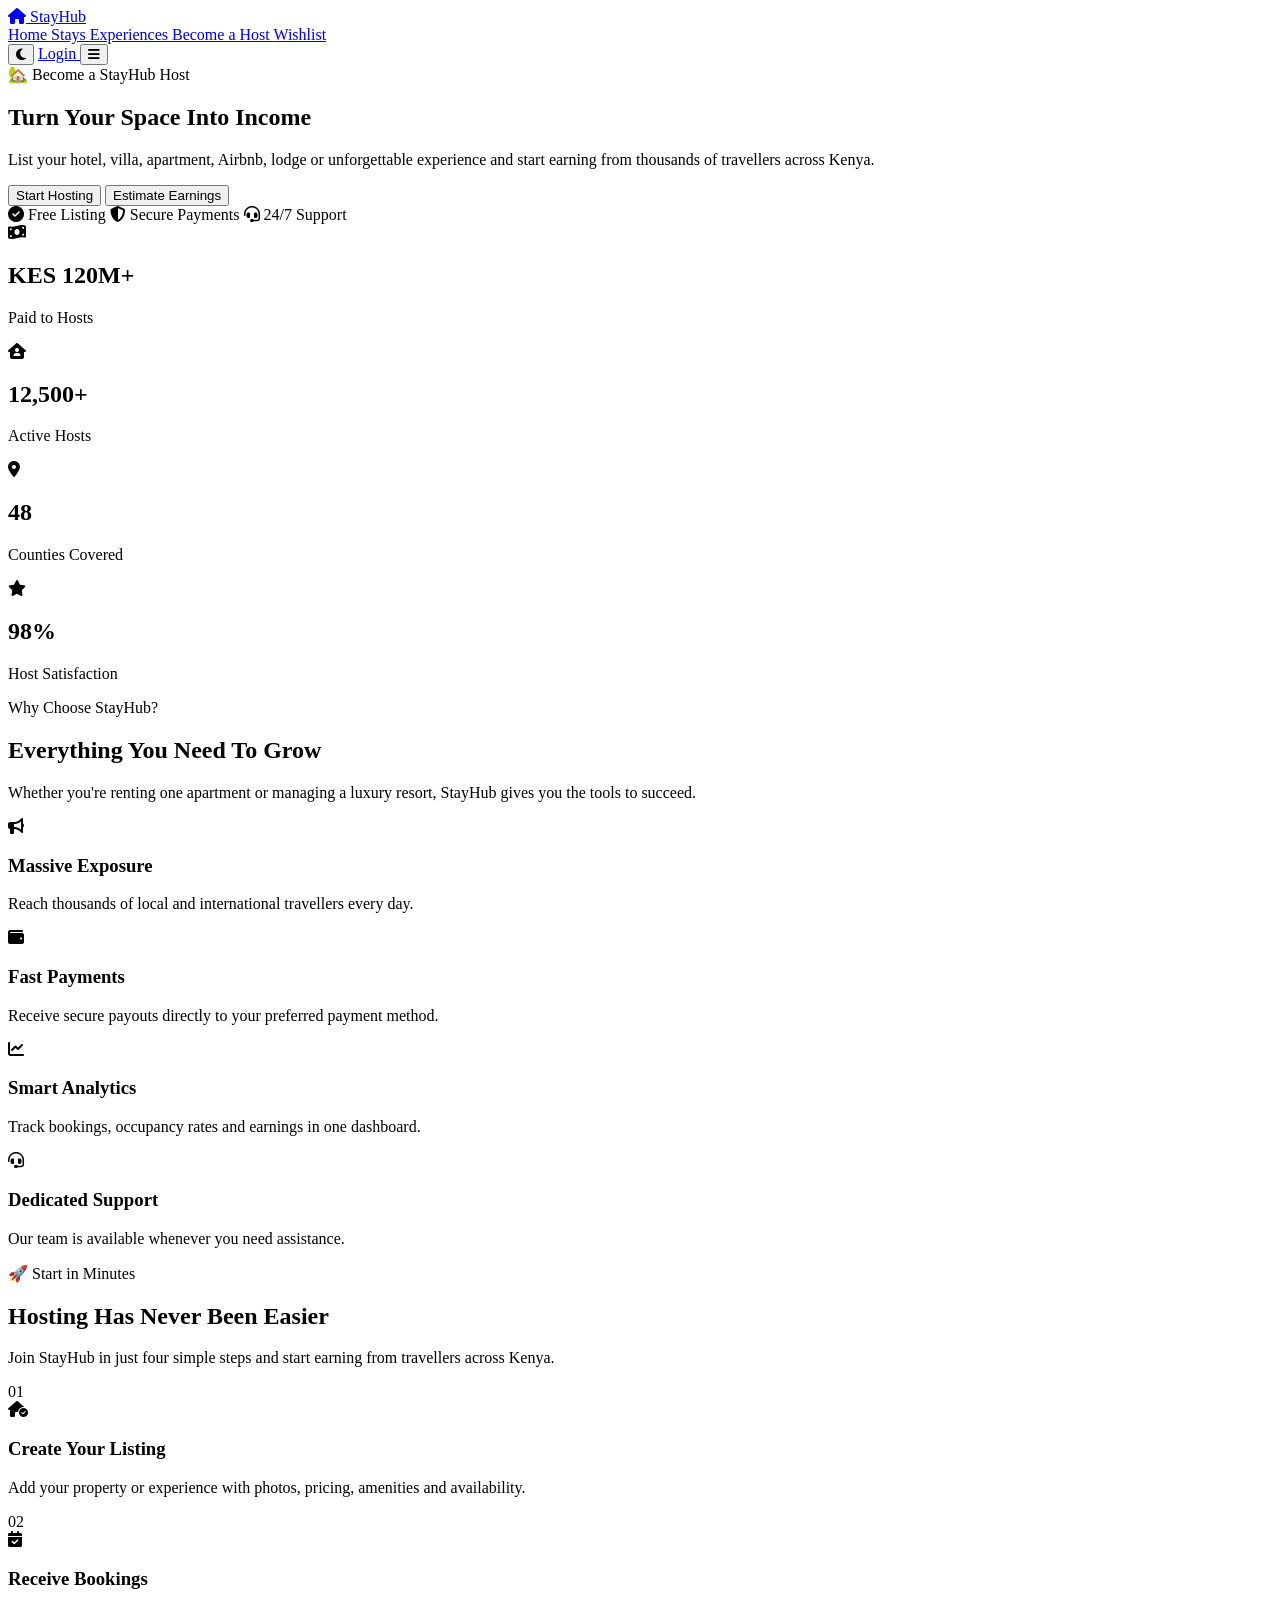
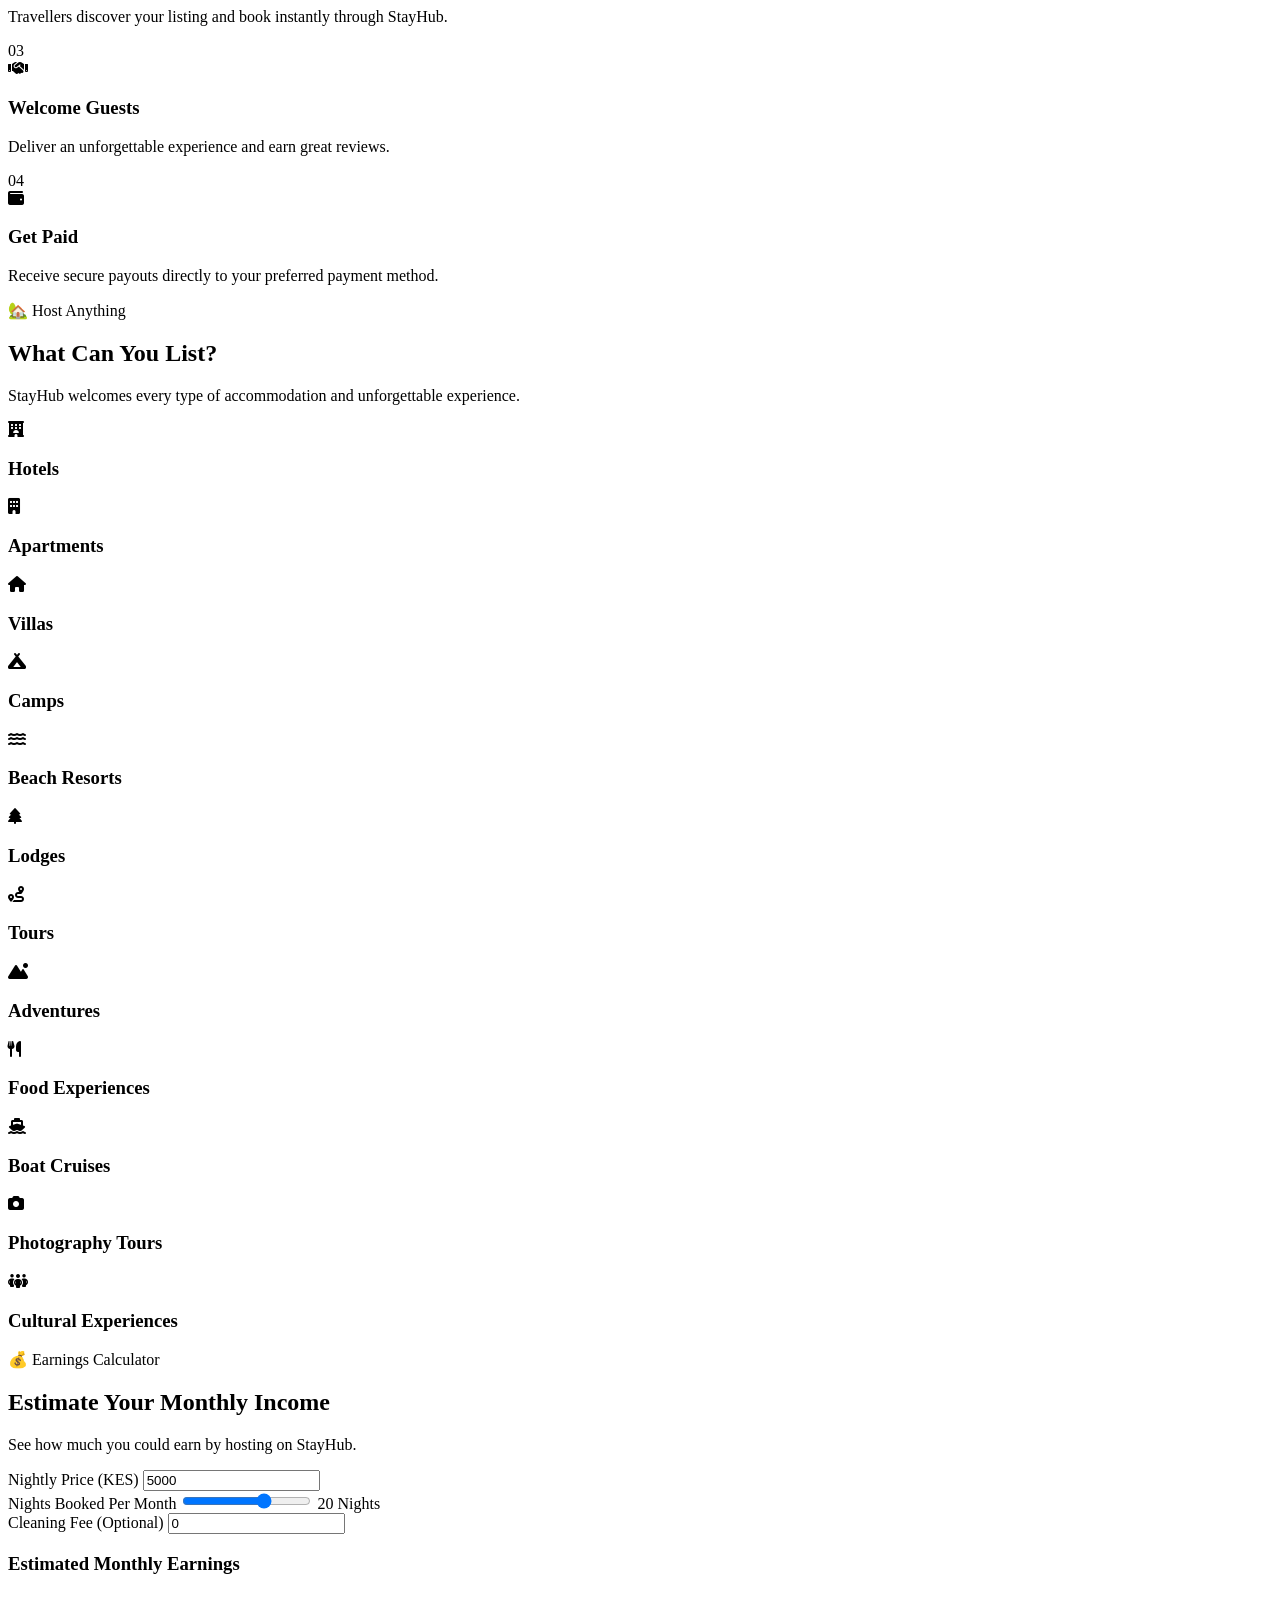
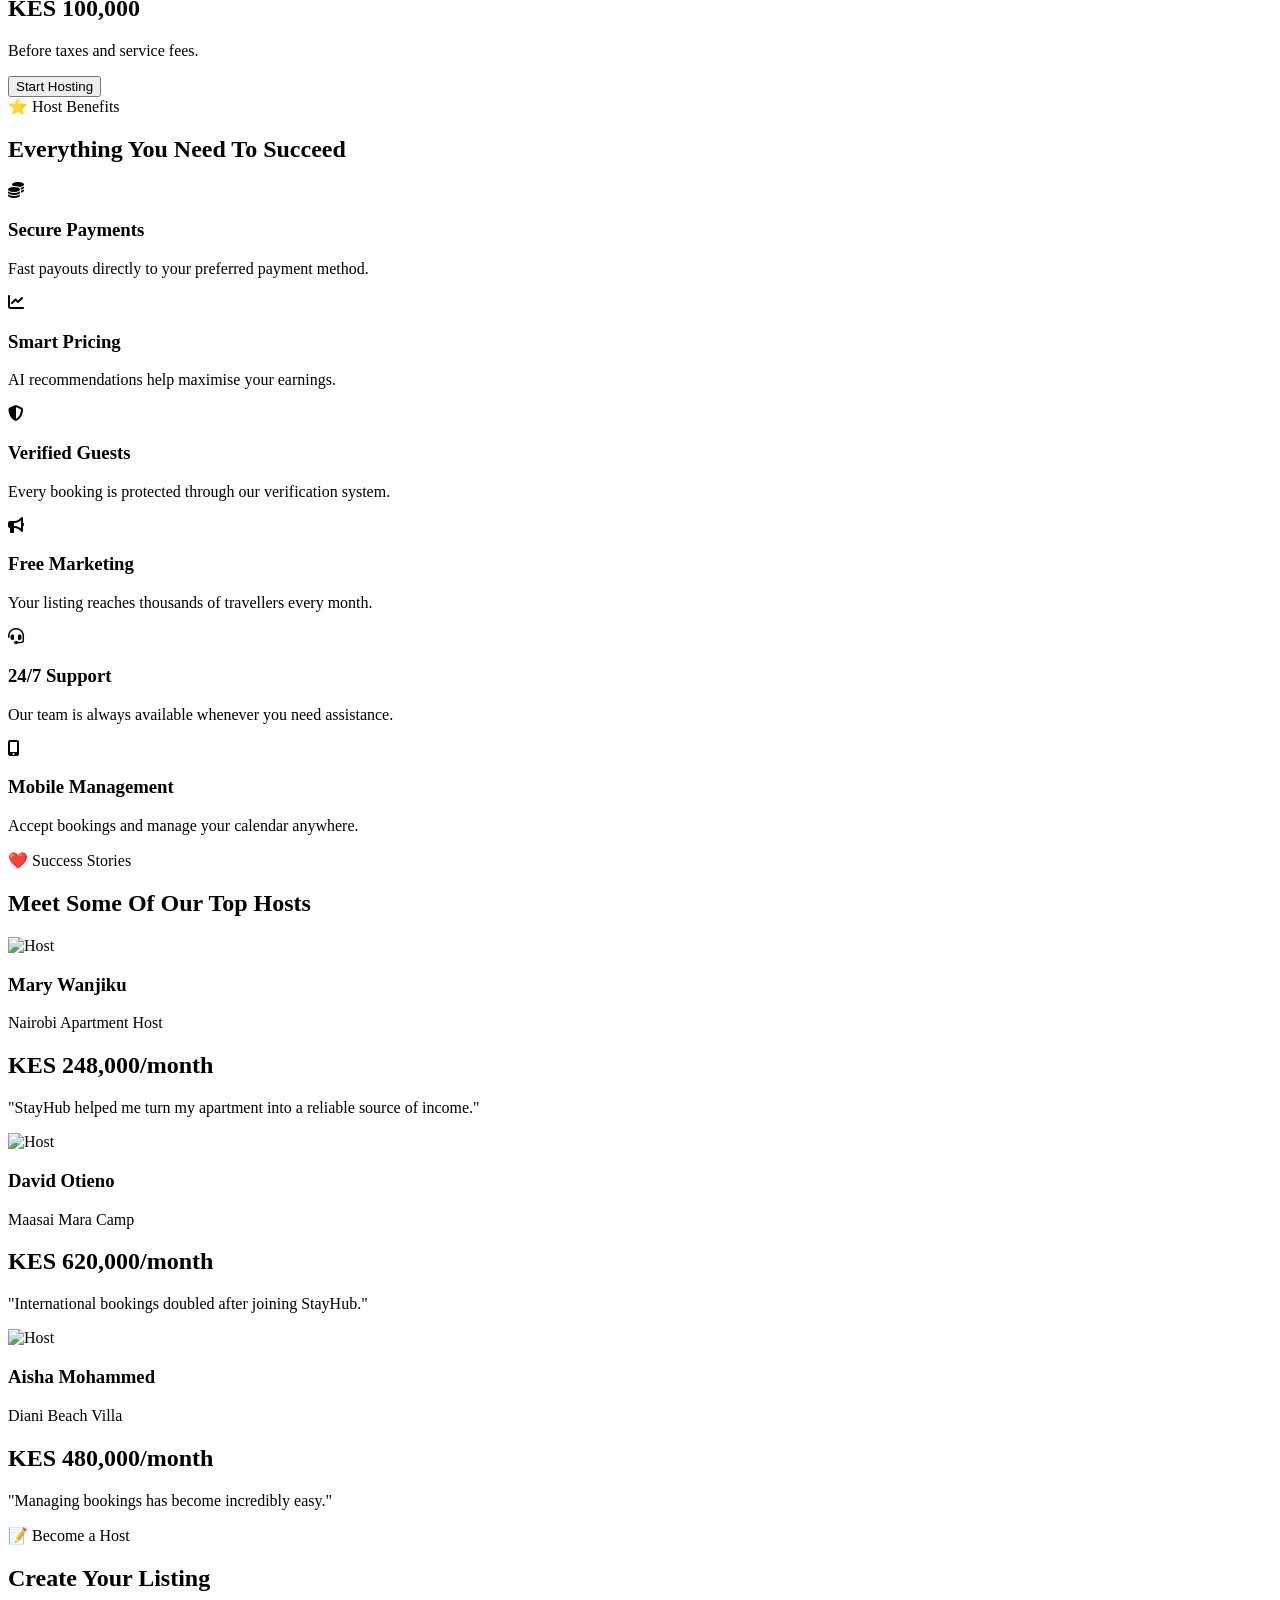
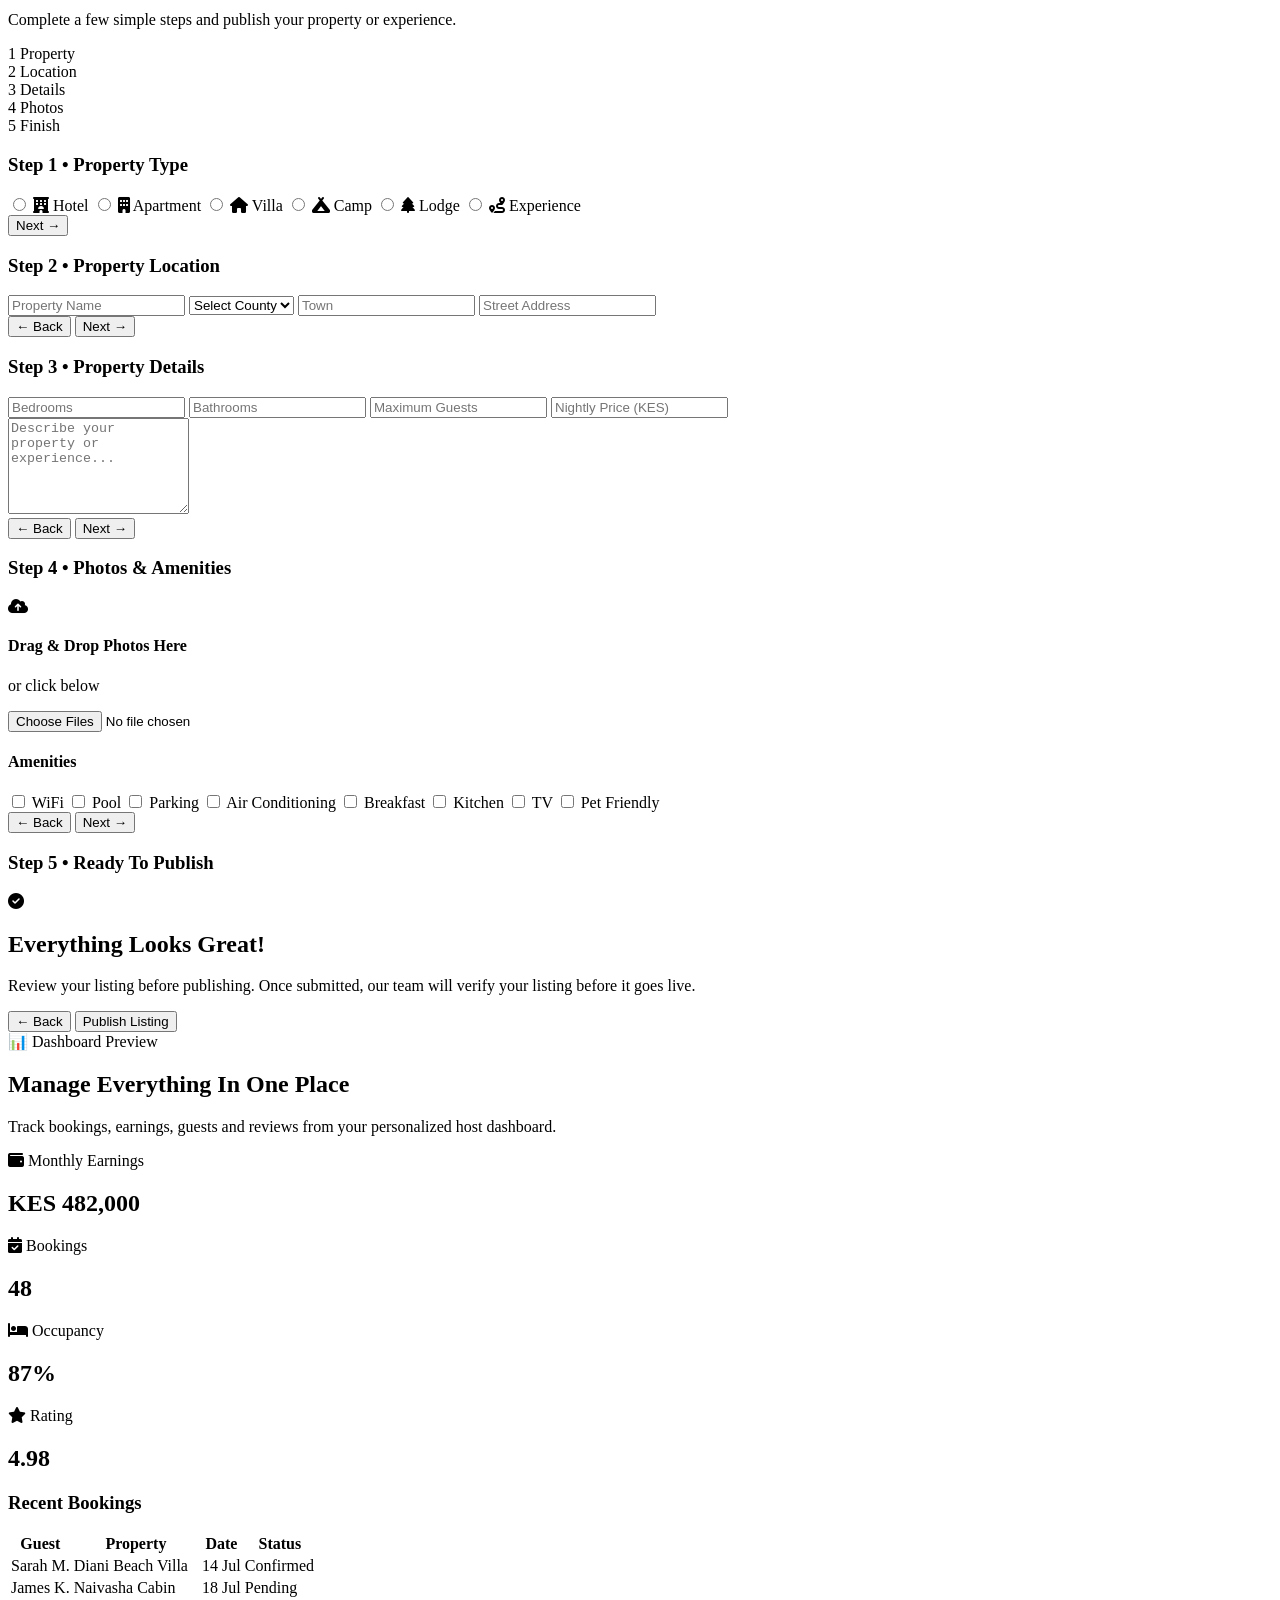
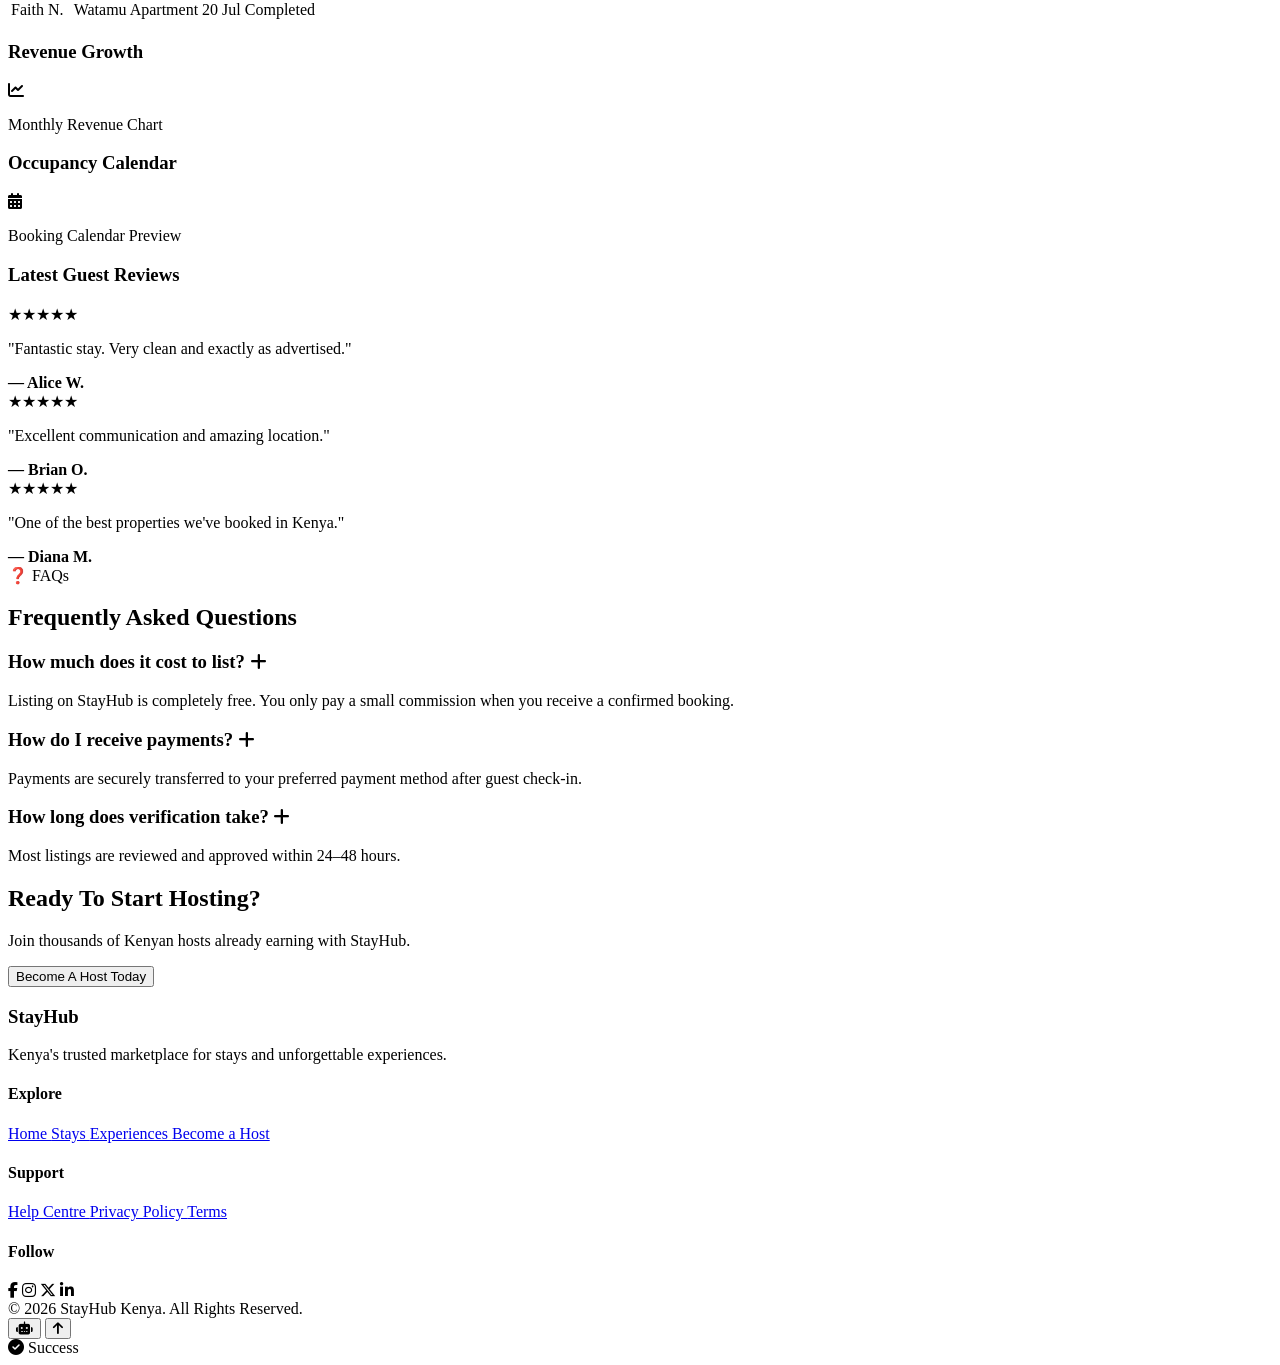
==== commit 78f86eb4: "Update index.html" ====
--- a/index.html
+++ b/index.html
@@ -3,29 +3,41 @@
 
 <head>
 
-    <meta charset="UTF-8">
-    <meta name="viewport" content="width=device-width, initial-scale=1.0">
-
-    <title>StayHub | Discover Kenya</title>
-
-    <link rel="stylesheet" href="styles.css">
-
-    <link rel="preconnect" href="https://fonts.googleapis.com">
-
-    <link rel="preconnect" href="https://fonts.gstatic.com" crossorigin>
-
-    <link href="https://fonts.googleapis.com/css2?family=Inter:wght@300;400;500;600;700;800&display=swap" rel="stylesheet">
-
-    <link rel="stylesheet"
-        href="https://cdnjs.cloudflare.com/ajax/libs/font-awesome/6.7.2/css/all.min.css">
+<meta charset="UTF-8">
+
+<meta name="viewport"
+content="width=device-width, initial-scale=1.0">
+
+<title>StayHub | Become a Host</title>
+
+<meta
+name="description"
+content="List your property or experience on StayHub and start earning from thousands of travellers across Kenya.">
+
+<link rel="preconnect"
+href="https://fonts.googleapis.com">
+
+<link rel="preconnect"
+href="https://fonts.gstatic.com"
+crossorigin>
+
+<link href="https://fonts.googleapis.com/css2?family=Inter:wght@300;400;500;600;700;800&display=swap"
+rel="stylesheet">
+
+<link rel="stylesheet"
+href="https://cdnjs.cloudflare.com/ajax/libs/font-awesome/6.7.2/css/all.min.css">
+
+<link rel="stylesheet"
+href="css/host.css">
 
 </head>
 
 <body>
 
-<!-- =========================
-     NAVIGATION
-========================= -->
+
+<!--==================================
+NAVBAR
+===================================-->
 
 <header class="navbar">
 
@@ -41,767 +53,2124 @@
 
         <nav class="nav-links">
 
-            <a href="listings.html">Stays</a>
-
-            <a href="experiences.html">Experiences</a>
-
-            <a href="host.html">Become a Host</a>
+            <a href="index.html">
+
+                Home
+
+            </a>
+
+            <a href="listings.html">
+
+                Stays
+
+            </a>
+
+            <a href="experiences.html">
+
+                Experiences
+
+            </a>
+
+            <a
+            href="host.html"
+            class="active">
+
+                Become a Host
+
+            </a>
+
+            <a href="wishlist.html">
+
+                Wishlist
+
+            </a>
 
         </nav>
 
-        <div class="nav-actions">
-
-            <button class="search-icon">
-
-                <i class="fa-solid fa-magnifying-glass"></i>
+        <div class="nav-right">
+
+            <button
+            id="themeToggle"
+            class="theme-btn">
+
+                <i class="fa-solid fa-moon"></i>
 
             </button>
 
-            <button id="themeToggle" class="theme-toggle">
-
-                <i class="fa-solid fa-moon"></i>
+            <a
+            href="login.html"
+            class="login-btn">
+
+                Login
+
+            </a>
+
+       <button
+        class="mobile-menu"
+        onclick="toggleMobileMenu()">
+
+            <i class="fa-solid fa-bars"></i>
+
+        </button>
+        </div>
+
+    </div>
+
+</header>
+<!--==================================
+HOST HERO
+===================================-->
+
+<section class="host-hero">
+
+    <div class="hero-overlay"></div>
+
+    <div class="hero-content">
+
+        <span class="hero-badge">
+
+            🏡 Become a StayHub Host
+
+        </span>
+
+        <h1>
+
+            Turn Your Space Into Income
+
+        </h1>
+
+        <p>
+
+            List your hotel, villa, apartment, Airbnb, lodge or unforgettable
+            experience and start earning from thousands of travellers across Kenya.
+
+        </p>
+
+        <div class="hero-buttons">
+
+            <button
+            class="primary-btn"
+            onclick="scrollToRegistration()">
+
+                Start Hosting
 
             </button>
 
-            <a href="login.html" class="login-btn">
-
-                Login
+            <button
+            class="secondary-btn"
+            onclick="scrollToCalculator()">
+
+                Estimate Earnings
+
+            </button>
+
+        </div>
+
+        <div class="host-trust">
+
+            <span>
+
+                <i class="fa-solid fa-circle-check"></i>
+
+                Free Listing
+
+            </span>
+
+            <span>
+
+                <i class="fa-solid fa-shield-halved"></i>
+
+                Secure Payments
+
+            </span>
+
+            <span>
+
+                <i class="fa-solid fa-headset"></i>
+
+                24/7 Support
+
+            </span>
+
+        </div>
+
+    </div>
+
+</section>
+<!--==================================
+HOST STATS
+===================================-->
+
+<section class="host-stats">
+
+    <div class="stat-card">
+
+        <i class="fa-solid fa-money-bill-wave"></i>
+
+        <h2>
+
+            KES 120M+
+
+        </h2>
+
+        <p>
+
+            Paid to Hosts
+
+        </p>
+
+    </div>
+
+    <div class="stat-card">
+
+        <i class="fa-solid fa-house-user"></i>
+
+        <h2>
+
+            12,500+
+
+        </h2>
+
+        <p>
+
+            Active Hosts
+
+        </p>
+
+    </div>
+
+    <div class="stat-card">
+
+        <i class="fa-solid fa-location-dot"></i>
+
+        <h2>
+
+            48
+
+        </h2>
+
+        <p>
+
+            Counties Covered
+
+        </p>
+
+    </div>
+
+    <div class="stat-card">
+
+        <i class="fa-solid fa-star"></i>
+
+        <h2>
+
+            98%
+
+        </h2>
+
+        <p>
+
+            Host Satisfaction
+
+        </p>
+
+    </div>
+
+</section>
+<!--==================================
+WHY HOST
+===================================-->
+
+<section class="why-host">
+
+    <div class="section-header">
+
+        <span class="section-tag">
+
+            Why Choose StayHub?
+
+        </span>
+
+        <h2>
+
+            Everything You Need To Grow
+
+        </h2>
+
+        <p>
+
+            Whether you're renting one apartment or managing a luxury resort,
+            StayHub gives you the tools to succeed.
+
+        </p>
+
+    </div>
+
+    <div class="benefits-grid">
+
+        <div class="benefit-card">
+
+            <i class="fa-solid fa-bullhorn"></i>
+
+            <h3>
+
+                Massive Exposure
+
+            </h3>
+
+            <p>
+
+                Reach thousands of local and international travellers every day.
+
+            </p>
+
+        </div>
+
+        <div class="benefit-card">
+
+            <i class="fa-solid fa-wallet"></i>
+
+            <h3>
+
+                Fast Payments
+
+            </h3>
+
+            <p>
+
+                Receive secure payouts directly to your preferred payment method.
+
+            </p>
+
+        </div>
+
+        <div class="benefit-card">
+
+            <i class="fa-solid fa-chart-line"></i>
+
+            <h3>
+
+                Smart Analytics
+
+            </h3>
+
+            <p>
+
+                Track bookings, occupancy rates and earnings in one dashboard.
+
+            </p>
+
+        </div>
+
+        <div class="benefit-card">
+
+            <i class="fa-solid fa-headset"></i>
+
+            <h3>
+
+                Dedicated Support
+
+            </h3>
+
+            <p>
+
+                Our team is available whenever you need assistance.
+
+            </p>
+
+        </div>
+
+    </div>
+
+</section>
+<!--==================================
+HOW HOSTING WORKS
+===================================-->
+
+<section class="hosting-steps">
+
+    <div class="section-header">
+
+        <span class="section-tag">
+
+            🚀 Start in Minutes
+
+        </span>
+
+        <h2>
+
+            Hosting Has Never Been Easier
+
+        </h2>
+
+        <p>
+
+            Join StayHub in just four simple steps and start earning from travellers across Kenya.
+
+        </p>
+
+    </div>
+
+    <div class="steps-grid">
+
+        <!-- STEP 1 -->
+
+        <div class="step-card">
+
+            <div class="step-number">
+
+                01
+
+            </div>
+
+            <i class="fa-solid fa-house-circle-check"></i>
+
+            <h3>
+
+                Create Your Listing
+
+            </h3>
+
+            <p>
+
+                Add your property or experience with photos,
+                pricing, amenities and availability.
+
+            </p>
+
+        </div>
+
+        <!-- STEP 2 -->
+
+        <div class="step-card">
+
+            <div class="step-number">
+
+                02
+
+            </div>
+
+            <i class="fa-solid fa-calendar-check"></i>
+
+            <h3>
+
+                Receive Bookings
+
+            </h3>
+
+            <p>
+
+                Travellers discover your listing and book
+                instantly through StayHub.
+
+            </p>
+
+        </div>
+
+        <!-- STEP 3 -->
+
+        <div class="step-card">
+
+            <div class="step-number">
+
+                03
+
+            </div>
+
+            <i class="fa-solid fa-handshake"></i>
+
+            <h3>
+
+                Welcome Guests
+
+            </h3>
+
+            <p>
+
+                Deliver an unforgettable experience and earn
+                great reviews.
+
+            </p>
+
+        </div>
+
+        <!-- STEP 4 -->
+
+        <div class="step-card">
+
+            <div class="step-number">
+
+                04
+
+            </div>
+
+            <i class="fa-solid fa-wallet"></i>
+
+            <h3>
+
+                Get Paid
+
+            </h3>
+
+            <p>
+
+                Receive secure payouts directly to your
+                preferred payment method.
+
+            </p>
+
+        </div>
+
+    </div>
+
+</section>
+<!--==================================
+HOST CATEGORIES
+===================================-->
+
+<section class="host-categories">
+
+    <div class="section-header">
+
+        <span class="section-tag">
+
+            🏡 Host Anything
+
+        </span>
+
+        <h2>
+
+            What Can You List?
+
+        </h2>
+
+        <p>
+
+            StayHub welcomes every type of accommodation and unforgettable experience.
+
+        </p>
+
+    </div>
+
+    <div class="host-category-grid">
+
+        <div class="host-category">
+
+            <i class="fa-solid fa-hotel"></i>
+
+            <h3>
+
+                Hotels
+
+            </h3>
+
+        </div>
+
+        <div class="host-category">
+
+            <i class="fa-solid fa-building"></i>
+
+            <h3>
+
+                Apartments
+
+            </h3>
+
+        </div>
+
+        <div class="host-category">
+
+            <i class="fa-solid fa-house"></i>
+
+            <h3>
+
+                Villas
+
+            </h3>
+
+        </div>
+
+        <div class="host-category">
+
+            <i class="fa-solid fa-campground"></i>
+
+            <h3>
+
+                Camps
+
+            </h3>
+
+        </div>
+
+        <div class="host-category">
+
+            <i class="fa-solid fa-water"></i>
+
+            <h3>
+
+                Beach Resorts
+
+            </h3>
+
+        </div>
+
+        <div class="host-category">
+
+            <i class="fa-solid fa-tree"></i>
+
+            <h3>
+
+                Lodges
+
+            </h3>
+
+        </div>
+
+        <div class="host-category">
+
+            <i class="fa-solid fa-route"></i>
+
+            <h3>
+
+                Tours
+
+            </h3>
+
+        </div>
+
+        <div class="host-category">
+
+            <i class="fa-solid fa-mountain-sun"></i>
+
+            <h3>
+
+                Adventures
+
+            </h3>
+
+        </div>
+
+        <div class="host-category">
+
+            <i class="fa-solid fa-utensils"></i>
+
+            <h3>
+
+                Food Experiences
+
+            </h3>
+
+        </div>
+
+        <div class="host-category">
+
+            <i class="fa-solid fa-ship"></i>
+
+            <h3>
+
+                Boat Cruises
+
+            </h3>
+
+        </div>
+
+        <div class="host-category">
+
+            <i class="fa-solid fa-camera"></i>
+
+            <h3>
+
+                Photography Tours
+
+            </h3>
+
+        </div>
+
+        <div class="host-category">
+
+            <i class="fa-solid fa-people-group"></i>
+
+            <h3>
+
+                Cultural Experiences
+
+            </h3>
+
+        </div>
+
+    </div>
+
+</section>
+<!--==================================
+EARNINGS CALCULATOR
+===================================-->
+
+<section
+id="earningsCalculator"
+class="earnings-section">
+
+    <div class="section-header">
+
+        <span class="section-tag">
+
+            💰 Earnings Calculator
+
+        </span>
+
+        <h2>
+
+            Estimate Your Monthly Income
+
+        </h2>
+
+        <p>
+
+            See how much you could earn by hosting on StayHub.
+
+        </p>
+
+    </div>
+
+    <div class="calculator-wrapper">
+
+        <div class="calculator-form">
+
+            <div class="form-group">
+
+                <label>
+
+                    Nightly Price (KES)
+
+                </label>
+
+                <input
+                id="nightPrice"
+                type="number"
+                value="5000"
+                min="1000">
+
+            </div>
+
+            <div class="form-group">
+
+                <label>
+
+                    Nights Booked Per Month
+
+                </label>
+
+                <input
+                id="bookedNights"
+                type="range"
+                min="1"
+                max="30"
+                value="20"
+                oninput="calculateEarnings()">
+
+                <span id="nightCount">
+
+                    20 Nights
+
+                </span>
+
+            </div>
+
+            <div class="form-group">
+
+                <label>
+
+                    Cleaning Fee (Optional)
+
+                </label>
+
+                <input
+                id="cleaningFee"
+                type="number"
+                value="0">
+
+            </div>
+
+        </div>
+
+        <div class="earnings-card">
+
+            <h3>
+
+                Estimated Monthly Earnings
+
+            </h3>
+
+            <h1 id="monthlyIncome">
+
+                KES 100,000
+
+            </h1>
+
+            <p>
+
+                Before taxes and service fees.
+
+            </p>
+
+            <button
+            class="primary-btn"
+            onclick="scrollToRegistration()">
+
+                Start Hosting
+
+            </button>
+
+        </div>
+
+    </div>
+
+</section>
+<!--==================================
+HOST BENEFITS
+===================================-->
+
+<section class="host-benefits">
+
+    <div class="section-header">
+
+        <span class="section-tag">
+
+            ⭐ Host Benefits
+
+        </span>
+
+        <h2>
+
+            Everything You Need To Succeed
+
+        </h2>
+
+    </div>
+
+    <div class="benefits-grid">
+
+        <div class="benefit-card">
+
+            <i class="fa-solid fa-coins"></i>
+
+            <h3>
+
+                Secure Payments
+
+            </h3>
+
+            <p>
+
+                Fast payouts directly to your preferred payment method.
+
+            </p>
+
+        </div>
+
+        <div class="benefit-card">
+
+            <i class="fa-solid fa-chart-line"></i>
+
+            <h3>
+
+                Smart Pricing
+
+            </h3>
+
+            <p>
+
+                AI recommendations help maximise your earnings.
+
+            </p>
+
+        </div>
+
+        <div class="benefit-card">
+
+            <i class="fa-solid fa-shield-halved"></i>
+
+            <h3>
+
+                Verified Guests
+
+            </h3>
+
+            <p>
+
+                Every booking is protected through our verification system.
+
+            </p>
+
+        </div>
+
+        <div class="benefit-card">
+
+            <i class="fa-solid fa-bullhorn"></i>
+
+            <h3>
+
+                Free Marketing
+
+            </h3>
+
+            <p>
+
+                Your listing reaches thousands of travellers every month.
+
+            </p>
+
+        </div>
+
+        <div class="benefit-card">
+
+            <i class="fa-solid fa-headset"></i>
+
+            <h3>
+
+                24/7 Support
+
+            </h3>
+
+            <p>
+
+                Our team is always available whenever you need assistance.
+
+            </p>
+
+        </div>
+
+        <div class="benefit-card">
+
+            <i class="fa-solid fa-mobile-screen-button"></i>
+
+            <h3>
+
+                Mobile Management
+
+            </h3>
+
+            <p>
+
+                Accept bookings and manage your calendar anywhere.
+
+            </p>
+
+        </div>
+
+    </div>
+
+</section>
+<!--==================================
+HOST SUCCESS STORIES
+===================================-->
+
+<section class="host-success">
+
+    <div class="section-header">
+
+        <span class="section-tag">
+
+            ❤️ Success Stories
+
+        </span>
+
+        <h2>
+
+            Meet Some Of Our Top Hosts
+
+        </h2>
+
+    </div>
+
+    <div class="success-grid">
+
+        <div class="success-card">
+
+            <img
+            src="https://randomuser.me/api/portraits/women/45.jpg"
+            alt="Host">
+
+            <h3>
+
+                Mary Wanjiku
+
+            </h3>
+
+            <span>
+
+                Nairobi Apartment Host
+
+            </span>
+
+            <h2>
+
+                KES 248,000/month
+
+            </h2>
+
+            <p>
+
+                "StayHub helped me turn my apartment into a reliable source of income."
+
+            </p>
+
+        </div>
+
+        <div class="success-card">
+
+            <img
+            src="https://randomuser.me/api/portraits/men/32.jpg"
+            alt="Host">
+
+            <h3>
+
+                David Otieno
+
+            </h3>
+
+            <span>
+
+                Maasai Mara Camp
+
+            </span>
+
+            <h2>
+
+                KES 620,000/month
+
+            </h2>
+
+            <p>
+
+                "International bookings doubled after joining StayHub."
+
+            </p>
+
+        </div>
+
+        <div class="success-card">
+
+            <img
+            src="https://randomuser.me/api/portraits/women/63.jpg"
+            alt="Host">
+
+            <h3>
+
+                Aisha Mohammed
+
+            </h3>
+
+            <span>
+
+                Diani Beach Villa
+
+            </span>
+
+            <h2>
+
+                KES 480,000/month
+
+            </h2>
+
+            <p>
+
+                "Managing bookings has become incredibly easy."
+
+            </p>
+
+        </div>
+
+    </div>
+
+</section>
+<!--==================================
+HOST REGISTRATION
+===================================-->
+
+<section
+id="hostRegistration"
+class="host-registration">
+
+    <div class="section-header">
+
+        <span class="section-tag">
+
+            📝 Become a Host
+
+        </span>
+
+        <h2>
+
+            Create Your Listing
+
+        </h2>
+
+        <p>
+
+            Complete a few simple steps and publish your property or experience.
+
+        </p>
+
+    </div>
+
+    <!-- Progress -->
+
+    <div class="wizard-progress">
+
+        <div class="progress-step active">
+
+            1
+
+            <span>
+
+                Property
+
+            </span>
+
+        </div>
+
+        <div class="progress-step">
+
+            2
+
+            <span>
+
+                Location
+
+            </span>
+
+        </div>
+
+        <div class="progress-step">
+
+            3
+
+            <span>
+
+                Details
+
+            </span>
+
+        </div>
+
+        <div class="progress-step">
+
+            4
+
+            <span>
+
+                Photos
+
+            </span>
+
+        </div>
+
+        <div class="progress-step">
+
+            5
+
+            <span>
+
+                Finish
+
+            </span>
+
+        </div>
+
+    </div>
+
+    <form id="hostWizard">
+      <div class="wizard-page active">
+
+<h3>
+
+Step 1 • Property Type
+
+</h3>
+
+<div class="property-grid">
+
+<label class="property-option">
+
+<input type="radio" name="propertyType">
+
+<i class="fa-solid fa-hotel"></i>
+
+<span>
+
+Hotel
+
+</span>
+
+</label>
+
+<label class="property-option">
+
+<input type="radio" name="propertyType">
+
+<i class="fa-solid fa-building"></i>
+
+<span>
+
+Apartment
+
+</span>
+
+</label>
+
+<label class="property-option">
+
+<input type="radio" name="propertyType">
+
+<i class="fa-solid fa-house"></i>
+
+<span>
+
+Villa
+
+</span>
+
+</label>
+
+<label class="property-option">
+
+<input type="radio" name="propertyType">
+
+<i class="fa-solid fa-campground"></i>
+
+<span>
+
+Camp
+
+</span>
+
+</label>
+
+<label class="property-option">
+
+<input type="radio" name="propertyType">
+
+<i class="fa-solid fa-tree"></i>
+
+<span>
+
+Lodge
+
+</span>
+
+</label>
+
+<label class="property-option">
+
+<input type="radio" name="propertyType">
+
+<i class="fa-solid fa-route"></i>
+
+<span>
+
+Experience
+
+</span>
+
+</label>
+
+</div>
+
+<div class="wizard-buttons">
+
+<button
+type="button"
+class="next-btn"
+onclick="nextStep()">
+
+Next →
+
+</button>
+
+</div>
+
+</div>
+<div class="wizard-page">
+
+<h3>
+
+Step 2 • Property Location
+
+</h3>
+
+<div class="form-grid">
+
+<input
+type="text"
+placeholder="Property Name">
+
+<select>
+
+<option>
+
+Select County
+
+</option>
+
+<option>
+
+Nairobi
+
+</option>
+
+<option>
+
+Mombasa
+
+</option>
+
+<option>
+
+Kisumu
+
+</option>
+
+<option>
+
+Nakuru
+
+</option>
+
+<option>
+
+Kilifi
+
+</option>
+
+</select>
+
+<input
+type="text"
+placeholder="Town">
+
+<input
+type="text"
+placeholder="Street Address">
+
+</div>
+
+<div class="wizard-buttons">
+
+<button
+type="button"
+class="prev-btn"
+onclick="previousStep()">
+
+← Back
+
+</button>
+
+<button
+type="button"
+class="next-btn"
+onclick="nextStep()">
+
+Next →
+
+</button>
+
+</div>
+
+</div>
+<div class="wizard-page">
+
+<h3>
+
+Step 3 • Property Details
+
+</h3>
+
+<div class="form-grid">
+
+<input
+type="number"
+placeholder="Bedrooms">
+
+<input
+type="number"
+placeholder="Bathrooms">
+
+<input
+type="number"
+placeholder="Maximum Guests">
+
+<input
+type="number"
+placeholder="Nightly Price (KES)">
+
+</div>
+
+<textarea
+rows="6"
+placeholder="Describe your property or experience..."></textarea>
+
+<div class="wizard-buttons">
+
+<button
+type="button"
+class="prev-btn"
+onclick="previousStep()">
+
+← Back
+
+</button>
+
+<button
+type="button"
+class="next-btn"
+onclick="nextStep()">
+
+Next →
+
+</button>
+
+</div>
+
+</div>
+<div class="wizard-page">
+
+<h3>
+
+Step 4 • Photos & Amenities
+
+</h3>
+
+<div class="upload-box">
+
+<i class="fa-solid fa-cloud-arrow-up"></i>
+
+<h4>
+
+Drag & Drop Photos Here
+
+</h4>
+
+<p>
+
+or click below
+
+</p>
+
+<input
+type="file"
+multiple>
+
+</div>
+
+<h4>
+
+Amenities
+
+</h4>
+
+<div class="amenities-grid">
+
+<label><input type="checkbox"> WiFi</label>
+
+<label><input type="checkbox"> Pool</label>
+
+<label><input type="checkbox"> Parking</label>
+
+<label><input type="checkbox"> Air Conditioning</label>
+
+<label><input type="checkbox"> Breakfast</label>
+
+<label><input type="checkbox"> Kitchen</label>
+
+<label><input type="checkbox"> TV</label>
+
+<label><input type="checkbox"> Pet Friendly</label>
+
+</div>
+
+<div class="wizard-buttons">
+
+<button
+type="button"
+class="prev-btn"
+onclick="previousStep()">
+
+← Back
+
+</button>
+
+<button
+type="button"
+class="next-btn"
+onclick="nextStep()">
+
+Next →
+
+</button>
+
+</div>
+
+</div>
+<div class="wizard-page">
+
+<h3>
+
+Step 5 • Ready To Publish
+
+</h3>
+
+<div class="review-card">
+
+<i class="fa-solid fa-circle-check"></i>
+
+<h2>
+
+Everything Looks Great!
+
+</h2>
+
+<p>
+
+Review your listing before publishing.
+
+Once submitted, our team will verify your listing before it goes live.
+
+</p>
+
+</div>
+
+<div class="wizard-buttons">
+
+<button
+type="button"
+class="prev-btn"
+onclick="previousStep()">
+
+← Back
+
+</button>
+
+<button
+type="submit"
+class="publish-btn">
+
+Publish Listing
+
+</button>
+
+</div>
+
+</div>
+
+</form>
+
+</section>
+
+<!--==================================
+HOST DASHBOARD PREVIEW
+===================================-->
+
+<section class="dashboard-preview">
+
+    <div class="section-header">
+
+        <span class="section-tag">
+
+            📊 Dashboard Preview
+
+        </span>
+
+        <h2>
+
+            Manage Everything In One Place
+
+        </h2>
+
+        <p>
+
+            Track bookings, earnings, guests and reviews from your personalized host dashboard.
+
+        </p>
+
+    </div>
+
+    <div class="dashboard-container">
+      <div class="dashboard-top">
+
+    <div class="dashboard-stat">
+
+        <i class="fa-solid fa-wallet"></i>
+
+        <span>
+
+            Monthly Earnings
+
+        </span>
+
+        <h2>
+
+            KES 482,000
+
+        </h2>
+
+    </div>
+
+    <div class="dashboard-stat">
+
+        <i class="fa-solid fa-calendar-check"></i>
+
+        <span>
+
+            Bookings
+
+        </span>
+
+        <h2>
+
+            48
+
+        </h2>
+
+    </div>
+
+    <div class="dashboard-stat">
+
+        <i class="fa-solid fa-bed"></i>
+
+        <span>
+
+            Occupancy
+
+        </span>
+
+        <h2>
+
+            87%
+
+        </h2>
+
+    </div>
+
+    <div class="dashboard-stat">
+
+        <i class="fa-solid fa-star"></i>
+
+        <span>
+
+            Rating
+
+        </span>
+
+        <h2>
+
+            4.98
+
+        </h2>
+
+    </div>
+
+</div>
+<div class="dashboard-bookings">
+
+    <h3>
+
+        Recent Bookings
+
+    </h3>
+
+    <table>
+
+        <thead>
+
+            <tr>
+
+                <th>Guest</th>
+
+                <th>Property</th>
+
+                <th>Date</th>
+
+                <th>Status</th>
+
+            </tr>
+
+        </thead>
+
+        <tbody>
+
+            <tr>
+
+                <td>Sarah M.</td>
+
+                <td>Diani Beach Villa</td>
+
+                <td>14 Jul</td>
+
+                <td>
+
+                    <span class="status confirmed">
+
+                        Confirmed
+
+                    </span>
+
+                </td>
+
+            </tr>
+
+            <tr>
+
+                <td>James K.</td>
+
+                <td>Naivasha Cabin</td>
+
+                <td>18 Jul</td>
+
+                <td>
+
+                    <span class="status pending">
+
+                        Pending
+
+                    </span>
+
+                </td>
+
+            </tr>
+
+            <tr>
+
+                <td>Faith N.</td>
+
+                <td>Watamu Apartment</td>
+
+                <td>20 Jul</td>
+
+                <td>
+
+                    <span class="status completed">
+
+                        Completed
+
+                    </span>
+
+                </td>
+
+            </tr>
+
+        </tbody>
+
+    </table>
+
+</div>
+<div class="performance-grid">
+
+    <div class="performance-card">
+
+        <h3>
+
+            Revenue Growth
+
+        </h3>
+
+        <div class="chart-placeholder">
+
+            <i class="fa-solid fa-chart-line"></i>
+
+            <p>
+
+                Monthly Revenue Chart
+
+            </p>
+
+        </div>
+
+    </div>
+
+    <div class="performance-card">
+
+        <h3>
+
+            Occupancy Calendar
+
+        </h3>
+
+        <div class="calendar-placeholder">
+
+            <i class="fa-solid fa-calendar-days"></i>
+
+            <p>
+
+                Booking Calendar Preview
+
+            </p>
+
+        </div>
+
+    </div>
+
+</div>
+<div class="host-reviews">
+
+    <h3>
+
+        Latest Guest Reviews
+
+    </h3>
+
+    <div class="review-grid">
+
+        <div class="review-card">
+
+            <div class="stars">
+
+                ★★★★★
+
+            </div>
+
+            <p>
+
+                "Fantastic stay. Very clean and exactly as advertised."
+
+            </p>
+
+            <strong>
+
+                — Alice W.
+
+            </strong>
+
+        </div>
+
+        <div class="review-card">
+
+            <div class="stars">
+
+                ★★★★★
+
+            </div>
+
+            <p>
+
+                "Excellent communication and amazing location."
+
+            </p>
+
+            <strong>
+
+                — Brian O.
+
+            </strong>
+
+        </div>
+
+        <div class="review-card">
+
+            <div class="stars">
+
+                ★★★★★
+
+            </div>
+
+            <p>
+
+                "One of the best properties we've booked in Kenya."
+
+            </p>
+
+            <strong>
+
+                — Diana M.
+
+            </strong>
+
+        </div>
+
+    </div>
+
+</div>
+
+</div>
+
+</section>
+<!--==================================
+HOST FAQ
+===================================-->
+
+<section class="host-faq">
+
+    <div class="section-header">
+
+        <span class="section-tag">
+
+            ❓ FAQs
+
+        </span>
+
+        <h2>
+
+            Frequently Asked Questions
+
+        </h2>
+
+    </div>
+
+    <div class="faq-grid">
+
+        <div class="faq-card">
+
+            <h3 onclick="toggleFAQ(this)">
+
+                How much does it cost to list?
+
+                <i class="fa-solid fa-plus"></i>
+
+            </h3>
+
+            <p>
+
+                Listing on StayHub is completely free. You only pay a small commission when you receive a confirmed booking.
+
+            </p>
+
+        </div>
+
+        <div class="faq-card">
+
+            <h3 onclick="toggleFAQ(this)">
+
+                How do I receive payments?
+
+                <i class="fa-solid fa-plus"></i>
+
+            </h3>
+
+            <p>
+
+                Payments are securely transferred to your preferred payment method after guest check-in.
+
+            </p>
+
+        </div>
+
+        <div class="faq-card">
+
+            <h3 onclick="toggleFAQ(this)">
+
+                How long does verification take?
+
+                <i class="fa-solid fa-plus"></i>
+
+            </h3>
+
+            <p>
+
+                Most listings are reviewed and approved within 24–48 hours.
+
+            </p>
+
+        </div>
+
+    </div>
+
+</section>
+<!--==================================
+FINAL CTA
+===================================-->
+
+<section class="host-cta">
+
+    <div class="cta-content">
+
+        <h2>
+
+            Ready To Start Hosting?
+
+        </h2>
+
+        <p>
+
+            Join thousands of Kenyan hosts already earning with StayHub.
+
+        </p>
+
+        <button
+        class="primary-btn"
+        onclick="scrollToRegistration()">
+
+            Become A Host Today
+
+        </button>
+
+    </div>
+
+</section>
+<!--==================================
+FOOTER
+===================================-->
+
+<footer class="footer">
+
+    <div class="footer-grid">
+
+        <div>
+
+            <h3>
+
+                StayHub
+
+            </h3>
+
+            <p>
+
+                Kenya's trusted marketplace for stays and unforgettable experiences.
+
+            </p>
+
+        </div>
+
+        <div>
+
+            <h4>
+
+                Explore
+
+            </h4>
+
+            <a href="index.html">
+
+                Home
 
             </a>
 
-            <a href="signup.html" class="signup-btn">
-
-                Sign Up
+            <a href="listings.html">
+
+                Stays
 
             </a>
 
-        </div>
-
-        <button class="mobile-menu">
-
-            <i class="fa-solid fa-bars"></i>
-
-        </button>
-
-    </div>
-
-</header>
-
-<!-- =========================
-     HERO
-========================= -->
-
-<section class="hero">
-
-    <div class="hero-overlay"></div>
-
-    <div class="hero-content">
-
-        <span class="hero-badge">
-
-            🇰🇪 Discover Kenya's Best Stays
-
-        </span>
-
-        <h1>
-
-            Find Your Perfect Stay,
-            Anywhere in Kenya
-
-        </h1>
-
-        <p>
-
-            Luxury hotels, beach villas, Airbnbs,
-            safari lodges and unforgettable experiences.
-
-        </p>
-
-        <div class="search-bar">
-
-            <div class="search-item">
-
-                <label>Destination</label>
-
-                <input
-                    id="destinationInput"
-                    type="text"
-                    placeholder="Where are you going?">
+            <a href="experiences.html">
+
+                Experiences
+
+            </a>
+
+            <a href="host.html">
+
+                Become a Host
+
+            </a>
+
+        </div>
+
+        <div>
+
+            <h4>
+
+                Support
+
+            </h4>
+
+            <a href="#">
+
+                Help Centre
+
+            </a>
+
+            <a href="#">
+
+                Privacy Policy
+
+            </a>
+
+            <a href="#">
+
+                Terms
+
+            </a>
+
+        </div>
+
+        <div>
+
+            <h4>
+
+                Follow
+
+            </h4>
+
+            <div class="footer-social">
+
+                <i class="fab fa-facebook-f"></i>
+
+                <i class="fab fa-instagram"></i>
+
+                <i class="fab fa-x-twitter"></i>
+
+                <i class="fab fa-linkedin-in"></i>
 
             </div>
 
-            <div class="search-item">
-
-                <label>Check In</label>
-
-                <input
-                    id="checkIn"
-                    type="date">
-
-            </div>
-
-            <div class="search-item">
-
-                <label>Check Out</label>
-
-                <input
-                    id="checkOut"
-                    type="date">
-
-            </div>
-
-            <div class="search-item">
-
-                <label>Guests</label>
-
-                <select id="guests">
-
-                    <option>1 Guest</option>
-                    <option>2 Guests</option>
-                    <option>3 Guests</option>
-                    <option>4 Guests</option>
-                    <option>5 Guests</option>
-
-                </select>
-
-            </div>
-
-            <button class="search-btn"
-                onclick="goToListings()">
-
-                <i class="fa-solid fa-magnifying-glass"></i>
-
-                Search
-
-            </button>
-
-        </div>
-
-    </div>
-
-</section>
-<!-- =========================
-     STATS
-========================= -->
-
-<section class="stats-section">
-
-    <div class="stats-grid">
-
-        <div class="stat-card">
-
-            <i class="fa-solid fa-building"></i>
-
-            <h2>2,500+</h2>
-
-            <p>Verified Properties</p>
-
-        </div>
-
-        <div class="stat-card">
-
-            <i class="fa-solid fa-star"></i>
-
-            <h2>4.9</h2>
-
-            <p>Average Rating</p>
-
-        </div>
-
-        <div class="stat-card">
-
-            <i class="fa-solid fa-users"></i>
-
-            <h2>700+</h2>
-
-            <p>Trusted Hosts</p>
-
-        </div>
-
-        <div class="stat-card">
-
-            <i class="fa-solid fa-location-dot"></i>
-
-            <h2>35+</h2>
-
-            <p>Destinations</p>
-
-        </div>
-
-    </div>
-
-</section>
-<!-- =========================
-     FEATURED STAYS
-========================= -->
-
-<section class="featured-section">
-
-    <div class="section-header">
-
-        <div>
-
-            <span class="section-tag">
-
-                Featured
-
-            </span>
-
-            <h2>
-
-                Featured This Week
-
-            </h2>
-
-            <p>
-
-                Hand-picked stays loved by thousands of travellers.
-
-            </p>
-
-        </div>
-
-        <a href="listings.html" class="view-all">
-
-            View All
-
-            <i class="fa-solid fa-arrow-right"></i>
-
-        </a>
-
-    </div>
-
-    <div
-        id="featuredContainer"
-        class="featured-grid">
-
-        <!-- Generated by JavaScript -->
-
-    </div>
-
-</section>
-<!-- =========================
-     POPULAR DESTINATIONS
-========================= -->
-
-<section class="destinations-section">
-
-    <div class="section-header">
-
-        <div>
-
-            <span class="section-tag">
-
-                Explore Kenya
-
-            </span>
-
-            <h2>Popular Destinations</h2>
-
-            <p>
-
-                Discover Kenya's most loved destinations, from pristine beaches to vibrant cities and unforgettable safari adventures.
-
-            </p>
-
-        </div>
-
-        <a href="listings.html" class="view-all">
-
-            Explore All
-
-            <i class="fa-solid fa-arrow-right"></i>
-
-        </a>
-
-    </div>
-
-    <div class="destination-grid">
-
-        <!-- Watamu -->
-
-        <div class="destination-card">
-
-            <img
-            src="https://images.unsplash.com/photo-1507525428034-b723cf961d3e?auto=format&fit=crop&w=900&q=80"
-            alt="Watamu">
-
-            <div class="destination-info">
-
-                <h3>Watamu</h3>
-
-                <p>146 Luxury Stays</p>
-
-            </div>
-
-        </div>
-
-        <!-- Diani -->
-
-        <div class="destination-card">
-
-            <img
-            src="https://images.unsplash.com/photo-1506744038136-46273834b3fb?auto=format&fit=crop&w=900&q=80"
-            alt="Diani">
-
-            <div class="destination-info">
-
-                <h3>Diani Beach</h3>
-
-                <p>212 Beachfront Properties</p>
-
-            </div>
-
-        </div>
-
-        <!-- Nairobi -->
-
-        <div class="destination-card">
-
-            <img
-            src="https://images.unsplash.com/photo-1512917774080-9991f1c4c750?auto=format&fit=crop&w=900&q=80"
-            alt="Nairobi">
-
-            <div class="destination-info">
-
-                <h3>Nairobi</h3>
-
-                <p>520 City Apartments</p>
-
-            </div>
-
-        </div>
-
-        <!-- Naivasha -->
-
-        <div class="destination-card">
-
-            <img
-            src="https://images.unsplash.com/photo-1469474968028-56623f02e42e?auto=format&fit=crop&w=900&q=80"
-            alt="Naivasha">
-
-            <div class="destination-info">
-
-                <h3>Naivasha</h3>
-
-                <p>89 Nature Escapes</p>
-
-            </div>
-
-        </div>
-
-        <!-- Kisumu -->
-
-        <div class="destination-card">
-
-            <img
-            src="https://images.unsplash.com/photo-1494526585095-c41746248156?auto=format&fit=crop&w=900&q=80"
-            alt="Kisumu">
-
-            <div class="destination-info">
-
-                <h3>Kisumu</h3>
-
-                <p>94 Lakeside Stays</p>
-
-            </div>
-
-        </div>
-
-        <!-- Maasai Mara -->
-
-        <div class="destination-card">
-
-            <img
-            src="https://images.unsplash.com/photo-1516426122078-c23e76319801?auto=format&fit=crop&w=900&q=80"
-            alt="Maasai Mara">
-
-            <div class="destination-info">
-
-                <h3>Maasai Mara</h3>
-
-                <p>64 Safari Lodges</p>
-
-            </div>
-
-        </div>
-
-    </div>
-
-</section>
-
-<!-- =========================
-     CATEGORIES
-========================= -->
-
-<section class="categories-section">
-
-    <div class="section-header">
-
-        <div>
-
-            <span class="section-tag">
-
-                Categories
-
-            </span>
-
-            <h2>Browse by Category</h2>
-
-            <p>
-
-                Find the perfect accommodation for every journey.
-
-            </p>
-
-        </div>
-
-    </div>
-
-    <div class="categories-grid">
-
-        <div class="category-card">
-
-            <i class="fa-solid fa-hotel"></i>
-
-            <h3>Hotels</h3>
-
-            <p>Luxury & Budget Hotels</p>
-
-        </div>
-
-        <div class="category-card">
-
-            <i class="fa-solid fa-house"></i>
-
-            <h3>Apartments</h3>
-
-            <p>Entire Homes</p>
-
-        </div>
-
-        <div class="category-card">
-
-            <i class="fa-solid fa-water"></i>
-
-            <h3>Beach Villas</h3>
-
-            <p>Oceanfront Escapes</p>
-
-        </div>
-
-        <div class="category-card">
-
-            <i class="fa-solid fa-tree"></i>
-
-            <h3>Safari Lodges</h3>
-
-            <p>Wildlife Adventures</p>
-
-        </div>
-
-        <div class="category-card">
-
-            <i class="fa-solid fa-campground"></i>
-
-            <h3>Camping</h3>
-
-            <p>Outdoor Experiences</p>
-
-        </div>
-
-        <div class="category-card">
-
-            <i class="fa-solid fa-city"></i>
-
-            <h3>City Escapes</h3>
-
-            <p>Nairobi • Kisumu • Mombasa</p>
-
-        </div>
-
-    </div>
-
-</section>
-<!-- =========================
-     WHY STAYHUB
-========================= -->
-
-<section class="why-section">
-
-    <div class="section-header">
-
-        <div>
-
-            <span class="section-tag">
-
-                Why Us
-
-            </span>
-
-            <h2>Why Travellers Love StayHub</h2>
-
-        </div>
-
-    </div>
-
-    <div class="why-grid">
-
-        <div class="why-card">
-
-            <i class="fa-solid fa-shield-halved"></i>
-
-            <h3>Verified Properties</h3>
-
-            <p>
-
-                Every listing is carefully reviewed.
-
-            </p>
-
-        </div>
-
-        <div class="why-card">
-
-            <i class="fa-solid fa-credit-card"></i>
-
-            <h3>Secure Payments</h3>
-
-            <p>
-
-                Pay safely using trusted payment methods.
-
-            </p>
-
-        </div>
-
-        <div class="why-card">
-
-            <i class="fa-solid fa-headset"></i>
-
-            <h3>24/7 Support</h3>
-
-            <p>
-
-                Our team is available whenever you need us.
-
-            </p>
-
-        </div>
-
-        <div class="why-card">
-
-            <i class="fa-solid fa-earth-africa"></i>
-
-            <h3>Local Experiences</h3>
-
-            <p>
-
-                Discover unforgettable adventures.
-
-            </p>
-
-        </div>
-
-    </div>
-
-</section>
-<!-- =========================
-     HOST BANNER
-========================= -->
-
-<section class="host-banner">
-
-    <div>
-
-        <h2>
-
-            Become a StayHub Host
-
-        </h2>
-
-        <p>
-
-            Turn your extra space into extra income by hosting travellers.
-
-        </p>
-
-    </div>
-
-    <a href="host.html">
-
-        <button>
-
-            Start Hosting
-
-        </button>
-
-    </a>
-
-</section>
-<!-- =========================
-     TESTIMONIALS
-========================= -->
-
-<section class="testimonial-section">
-
-    <div class="section-header">
-
-        <div>
-
-            <span class="section-tag">
-
-                Reviews
-
-            </span>
-
-            <h2>What Our Guests Say</h2>
-
-        </div>
-
-    </div>
-
-    <div class="testimonial-grid">
-
-        <div class="testimonial">
-
-            <h3>★★★★★</h3>
-
-            <p>
-
-                The booking process was effortless and the villa exceeded every expectation.
-
-            </p>
-
-            <strong>
-
-                — Brian, Nairobi
-
-            </strong>
-
-        </div>
-
-        <div class="testimonial">
-
-            <h3>★★★★★</h3>
-
-            <p>
-
-                StayHub helped us discover amazing places we never knew existed.
-
-            </p>
-
-            <strong>
-
-                — Grace, Kisumu
-
-            </strong>
-
-        </div>
-
-        <div class="testimonial">
-
-            <h3>★★★★★</h3>
-
-            <p>
-
-                Excellent customer support and beautiful accommodation.
-
-            </p>
-
-            <strong>
-
-                — James, Mombasa
-
-            </strong>
-
-        </div>
-
-    </div>
-
-</section>
-<!-- =========================
-     FOOTER
-========================= -->
-
-<footer class="footer">
-
-    <div class="footer-top">
-
-        <div class="footer-grid">
-
-            <div>
-
-                <h3>StayHub</h3>
-
-                <p>
-
-                    Discover unforgettable stays across Kenya.
-
-                </p>
-
-            </div>
-
-            <div>
-
-                <h4>Explore</h4>
-
-                <a href="listings.html">Stays</a>
-
-                <a href="experiences.html">Experiences</a>
-
-                <a href="host.html">Become a Host</a>
-
-            </div>
-
-            <div>
-
-                <h4>Support</h4>
-
-                <a href="#">Help Centre</a>
-
-                <a href="#">Privacy Policy</a>
-
-                <a href="#">Terms & Conditions</a>
-
-            </div>
-
-            <div>
-
-                <h4>Follow Us</h4>
-
-                <div class="social-icons">
-
-                    <a href="#"><i class="fab fa-facebook-f"></i></a>
-
-                    <a href="#"><i class="fab fa-instagram"></i></a>
-
-                    <a href="#"><i class="fab fa-x-twitter"></i></a>
-
-                    <a href="#"><i class="fab fa-linkedin"></i></a>
-
-                </div>
-
-            </div>
-
-        </div>
-
-        <p class="copyright">
-
-            © 2026 StayHub Kenya. All Rights Reserved.
-
-        </p>
-
-    </div>
-<button id="scrollTop">
+        </div>
+
+    </div>
+
+    <div class="footer-bottom">
+
+        © 2026 StayHub Kenya. All Rights Reserved.
+
+    </div>
+
+</footer>
+<!--==================================
+AI ASSISTANT
+===================================-->
+
+<button
+class="assistant-btn"
+onclick="toggleAssistant()">
+
+    <i class="fa-solid fa-robot"></i>
+
+</button>
+
+<!--==================================
+BACK TO TOP
+===================================-->
+
+<button
+id="backTop"
+class="back-top"
+onclick="scrollTopPage()">
 
     <i class="fa-solid fa-arrow-up"></i>
 
 </button>
 
-</footer>
-<script src="script.js"></script>
+<!--==================================
+TOAST
+===================================-->
+
+<div
+id="toast"
+class="toast">
+
+    <i class="fa-solid fa-circle-check"></i>
+
+    <span id="toastText">
+
+        Success
+
+    </span>
+
+</div>
+
+<!--==================================
+SCRIPTS
+===================================-->
+
+<script src="js/host.js"></script>
+
+<script src="js/theme.js"></script>
 
 </body>
-
 </html>
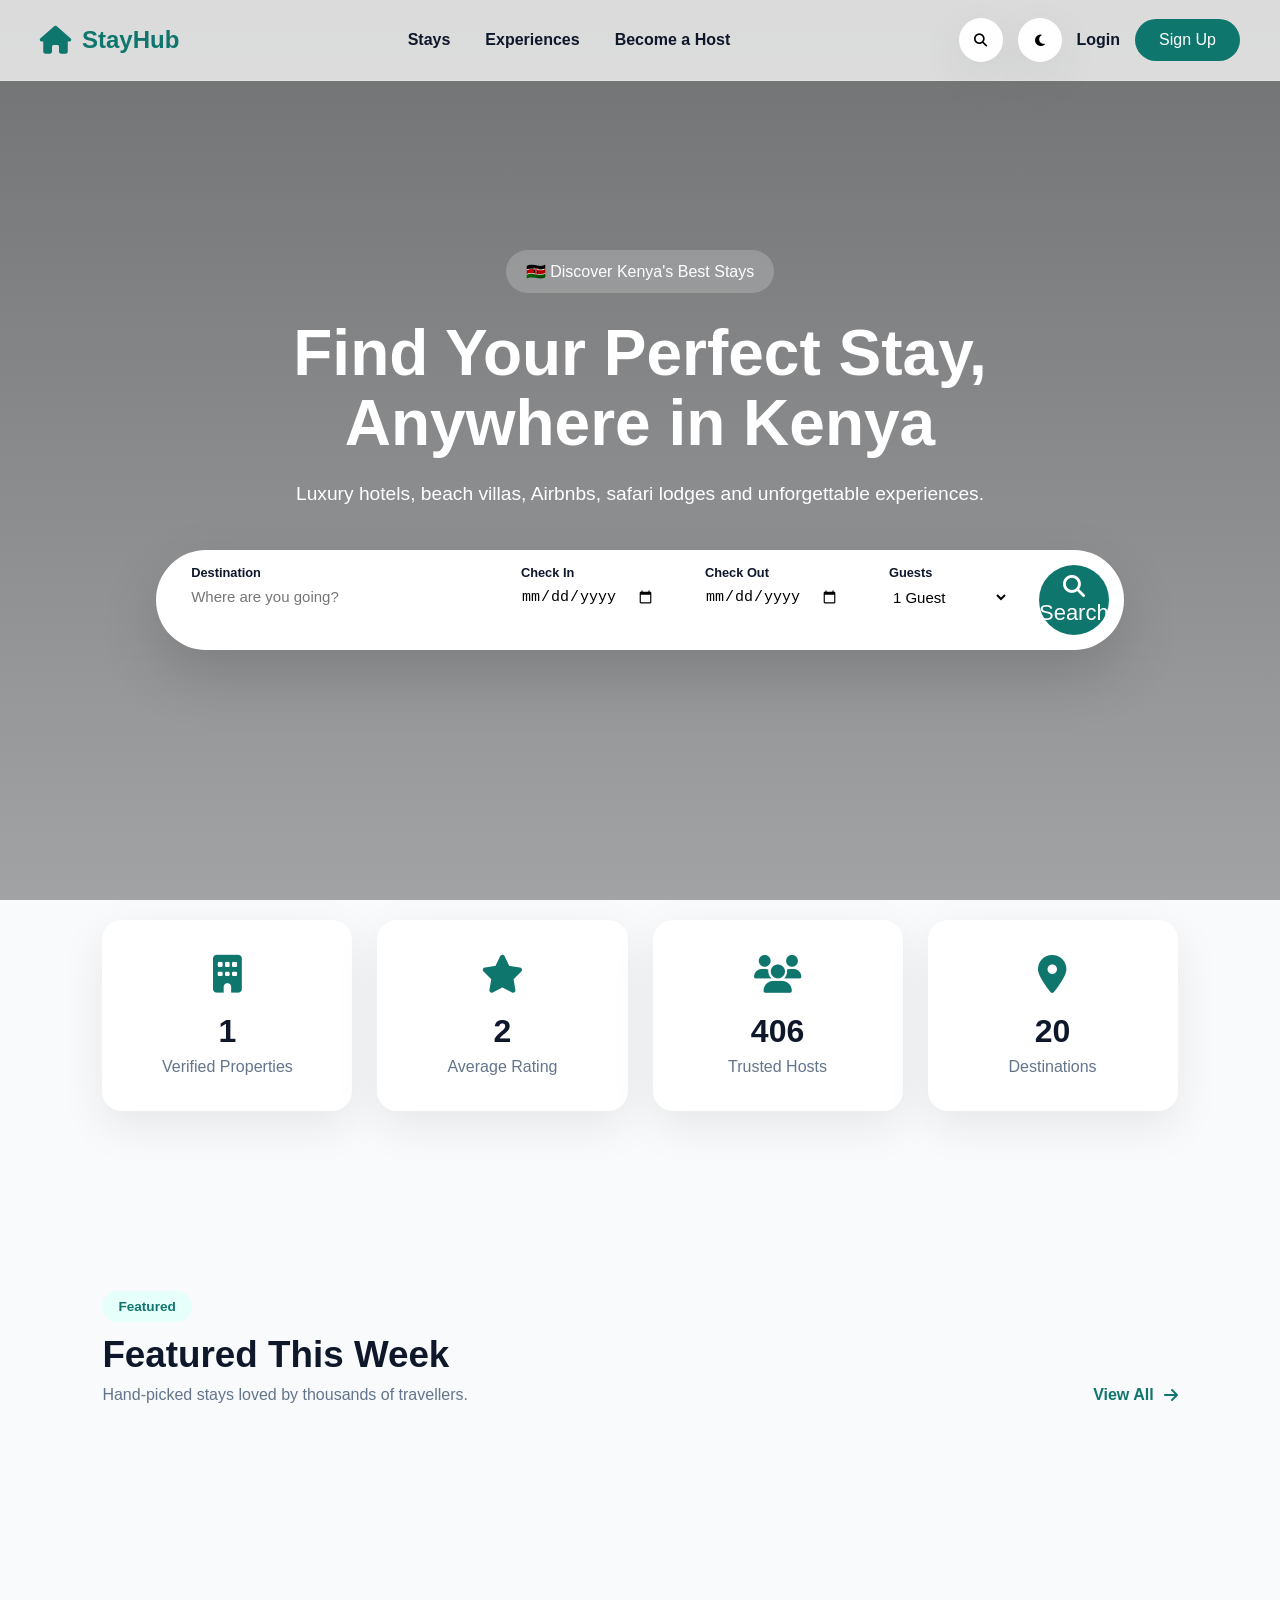
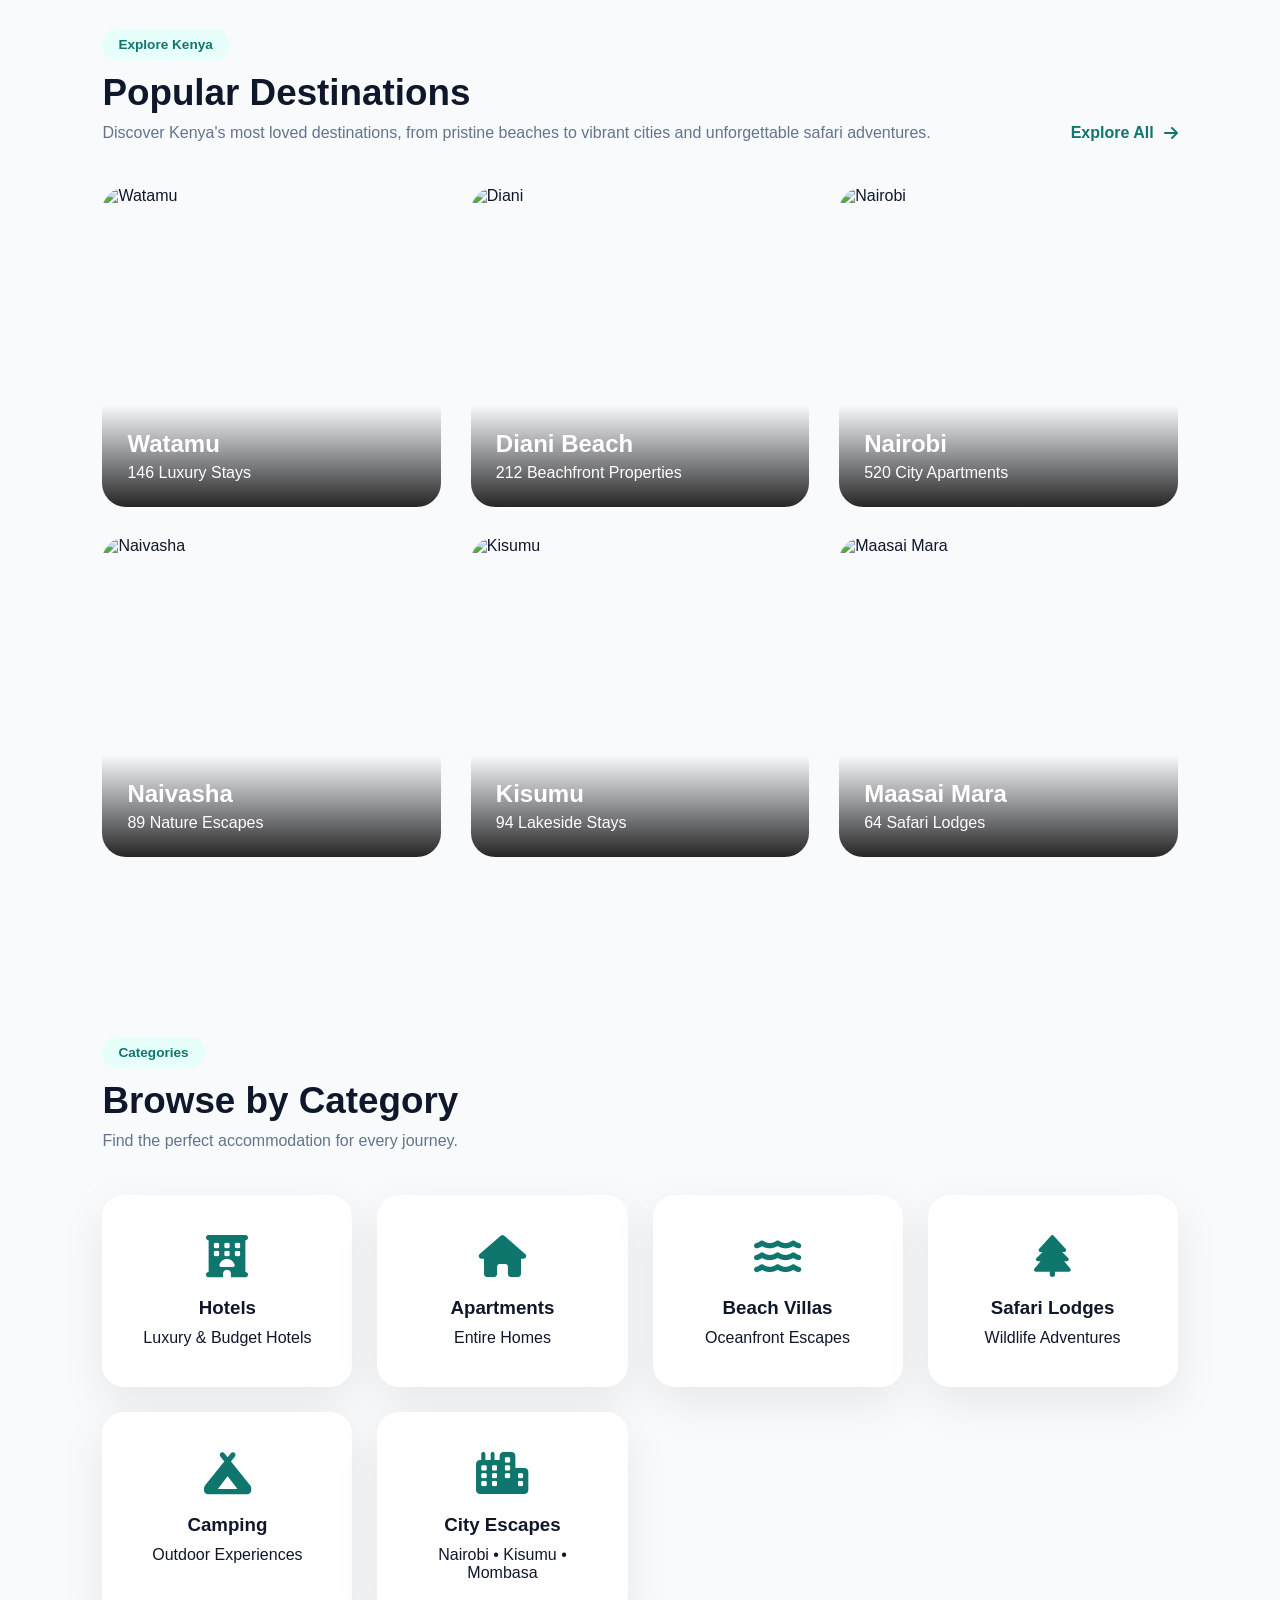
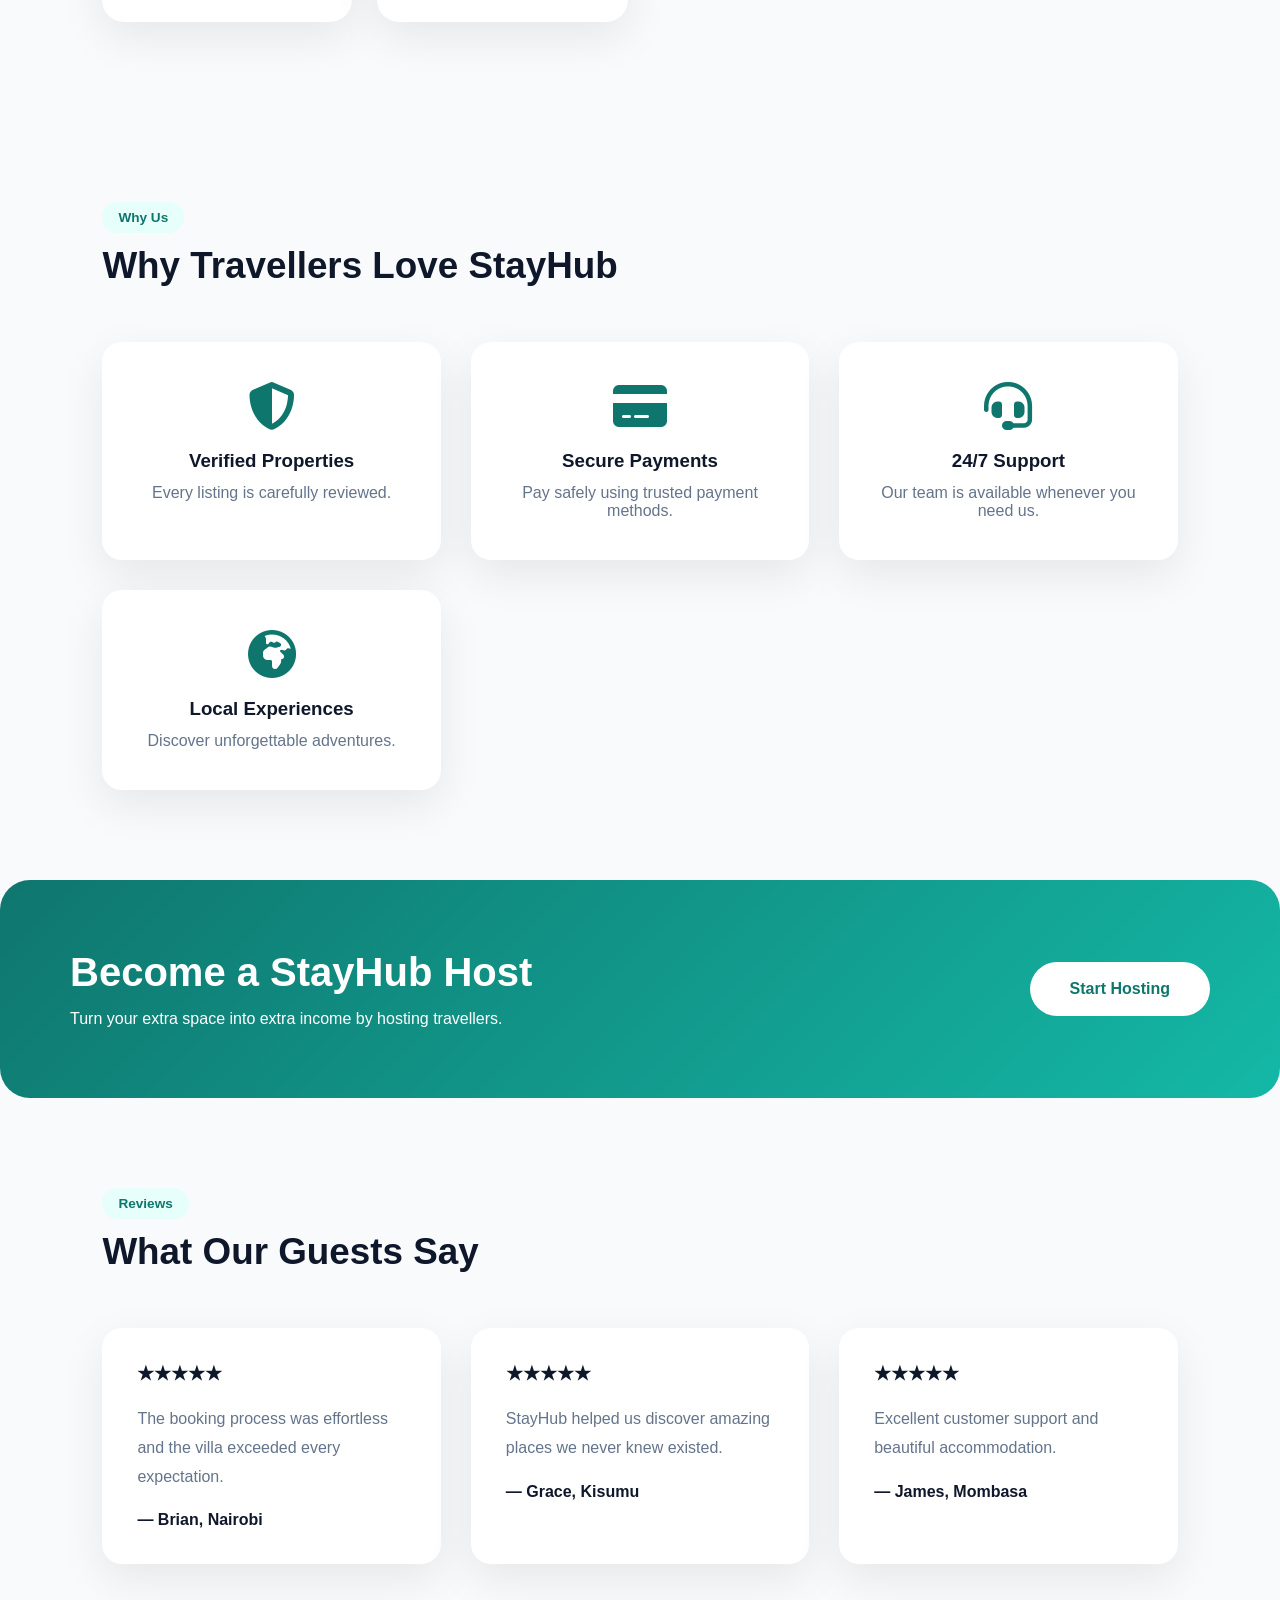
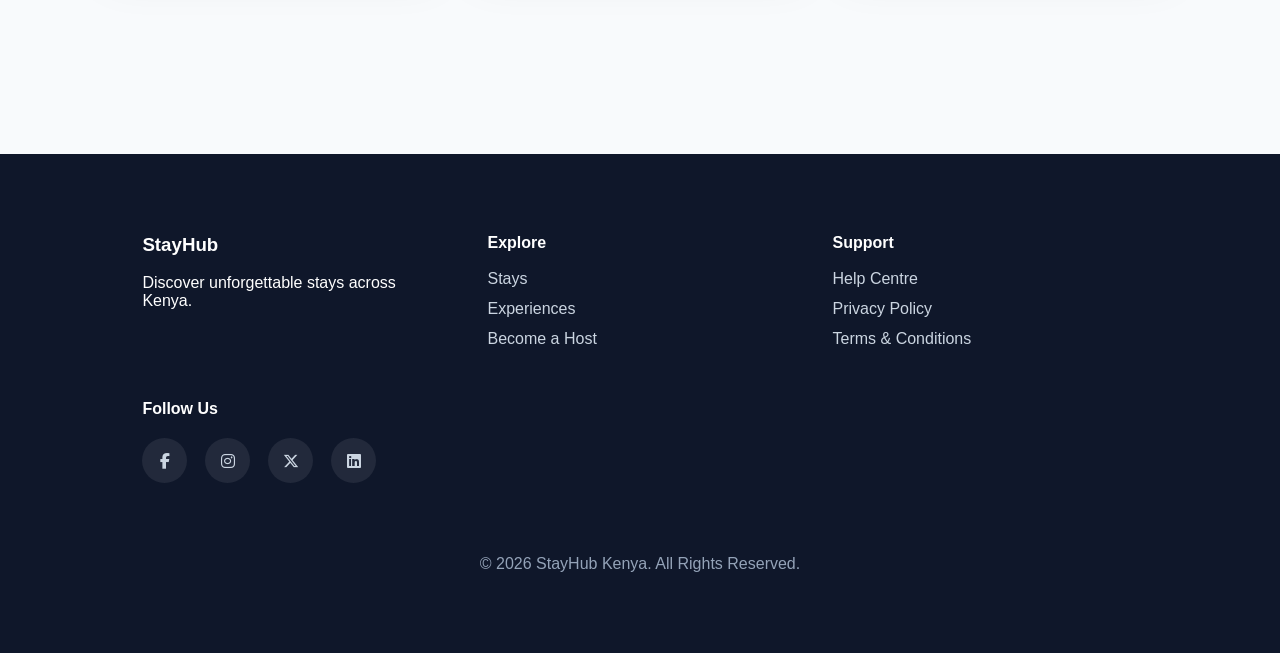
==== commit 098f2e82: "Update index.html" ====
--- a/index.html
+++ b/index.html
@@ -3,41 +3,29 @@
 
 <head>
 
-<meta charset="UTF-8">
-
-<meta name="viewport"
-content="width=device-width, initial-scale=1.0">
-
-<title>StayHub | Become a Host</title>
-
-<meta
-name="description"
-content="List your property or experience on StayHub and start earning from thousands of travellers across Kenya.">
-
-<link rel="preconnect"
-href="https://fonts.googleapis.com">
-
-<link rel="preconnect"
-href="https://fonts.gstatic.com"
-crossorigin>
-
-<link href="https://fonts.googleapis.com/css2?family=Inter:wght@300;400;500;600;700;800&display=swap"
-rel="stylesheet">
-
-<link rel="stylesheet"
-href="https://cdnjs.cloudflare.com/ajax/libs/font-awesome/6.7.2/css/all.min.css">
-
-<link rel="stylesheet"
-href="css/host.css">
+    <meta charset="UTF-8">
+    <meta name="viewport" content="width=device-width, initial-scale=1.0">
+
+    <title>StayHub | Discover Kenya</title>
+
+    <link rel="stylesheet" href="styles.css">
+
+    <link rel="preconnect" href="https://fonts.googleapis.com">
+
+    <link rel="preconnect" href="https://fonts.gstatic.com" crossorigin>
+
+    <link href="https://fonts.googleapis.com/css2?family=Inter:wght@300;400;500;600;700;800&display=swap" rel="stylesheet">
+
+    <link rel="stylesheet"
+        href="https://cdnjs.cloudflare.com/ajax/libs/font-awesome/6.7.2/css/all.min.css">
 
 </head>
 
 <body>
 
-
-<!--==================================
-NAVBAR
-===================================-->
+<!-- =========================
+     NAVIGATION
+========================= -->
 
 <header class="navbar">
 
@@ -53,2124 +41,767 @@
 
         <nav class="nav-links">
 
-            <a href="index.html">
-
-                Home
+            <a href="listings.html">Stays</a>
+
+            <a href="experiences.html">Experiences</a>
+
+            <a href="host.html">Become a Host</a>
+
+        </nav>
+
+        <div class="nav-actions">
+
+            <button class="search-icon">
+
+                <i class="fa-solid fa-magnifying-glass"></i>
+
+            </button>
+
+            <button id="themeToggle" class="theme-toggle">
+
+                <i class="fa-solid fa-moon"></i>
+
+            </button>
+
+            <a href="login.html" class="login-btn">
+
+                Login
 
             </a>
 
-            <a href="listings.html">
-
-                Stays
+            <a href="signup.html" class="signup-btn">
+
+                Sign Up
 
             </a>
 
-            <a href="experiences.html">
-
-                Experiences
-
-            </a>
-
-            <a
-            href="host.html"
-            class="active">
-
-                Become a Host
-
-            </a>
-
-            <a href="wishlist.html">
-
-                Wishlist
-
-            </a>
-
-        </nav>
-
-        <div class="nav-right">
-
-            <button
-            id="themeToggle"
-            class="theme-btn">
-
-                <i class="fa-solid fa-moon"></i>
+        </div>
+
+        <button class="mobile-menu">
+
+            <i class="fa-solid fa-bars"></i>
+
+        </button>
+
+    </div>
+
+</header>
+
+<!-- =========================
+     HERO
+========================= -->
+
+<section class="hero">
+
+    <div class="hero-overlay"></div>
+
+    <div class="hero-content">
+
+        <span class="hero-badge">
+
+            🇰🇪 Discover Kenya's Best Stays
+
+        </span>
+
+        <h1>
+
+            Find Your Perfect Stay,
+            Anywhere in Kenya
+
+        </h1>
+
+        <p>
+
+            Luxury hotels, beach villas, Airbnbs,
+            safari lodges and unforgettable experiences.
+
+        </p>
+
+        <div class="search-bar">
+
+            <div class="search-item">
+
+                <label>Destination</label>
+
+                <input
+                    id="destinationInput"
+                    type="text"
+                    placeholder="Where are you going?">
+
+            </div>
+
+            <div class="search-item">
+
+                <label>Check In</label>
+
+                <input
+                    id="checkIn"
+                    type="date">
+
+            </div>
+
+            <div class="search-item">
+
+                <label>Check Out</label>
+
+                <input
+                    id="checkOut"
+                    type="date">
+
+            </div>
+
+            <div class="search-item">
+
+                <label>Guests</label>
+
+                <select id="guests">
+
+                    <option>1 Guest</option>
+                    <option>2 Guests</option>
+                    <option>3 Guests</option>
+                    <option>4 Guests</option>
+                    <option>5 Guests</option>
+
+                </select>
+
+            </div>
+
+            <button class="search-btn"
+                onclick="goToListings()">
+
+                <i class="fa-solid fa-magnifying-glass"></i>
+
+                Search
 
             </button>
 
-            <a
-            href="login.html"
-            class="login-btn">
-
-                Login
-
-            </a>
-
-       <button
-        class="mobile-menu"
-        onclick="toggleMobileMenu()">
-
-            <i class="fa-solid fa-bars"></i>
+        </div>
+
+    </div>
+
+</section>
+<!-- =========================
+     STATS
+========================= -->
+
+<section class="stats-section">
+
+    <div class="stats-grid">
+
+        <div class="stat-card">
+
+            <i class="fa-solid fa-building"></i>
+
+            <h2>2,500+</h2>
+
+            <p>Verified Properties</p>
+
+        </div>
+
+        <div class="stat-card">
+
+            <i class="fa-solid fa-star"></i>
+
+            <h2>4.9</h2>
+
+            <p>Average Rating</p>
+
+        </div>
+
+        <div class="stat-card">
+
+            <i class="fa-solid fa-users"></i>
+
+            <h2>700+</h2>
+
+            <p>Trusted Hosts</p>
+
+        </div>
+
+        <div class="stat-card">
+
+            <i class="fa-solid fa-location-dot"></i>
+
+            <h2>35+</h2>
+
+            <p>Destinations</p>
+
+        </div>
+
+    </div>
+
+</section>
+<!-- =========================
+     FEATURED STAYS
+========================= -->
+
+<section class="featured-section">
+
+    <div class="section-header">
+
+        <div>
+
+            <span class="section-tag">
+
+                Featured
+
+            </span>
+
+            <h2>
+
+                Featured This Week
+
+            </h2>
+
+            <p>
+
+                Hand-picked stays loved by thousands of travellers.
+
+            </p>
+
+        </div>
+
+        <a href="listings.html" class="view-all">
+
+            View All
+
+            <i class="fa-solid fa-arrow-right"></i>
+
+        </a>
+
+    </div>
+
+    <div
+        id="featuredContainer"
+        class="featured-grid">
+
+        <!-- Generated by JavaScript -->
+
+    </div>
+
+</section>
+<!-- =========================
+     POPULAR DESTINATIONS
+========================= -->
+
+<section class="destinations-section">
+
+    <div class="section-header">
+
+        <div>
+
+            <span class="section-tag">
+
+                Explore Kenya
+
+            </span>
+
+            <h2>Popular Destinations</h2>
+
+            <p>
+
+                Discover Kenya's most loved destinations, from pristine beaches to vibrant cities and unforgettable safari adventures.
+
+            </p>
+
+        </div>
+
+        <a href="listings.html" class="view-all">
+
+            Explore All
+
+            <i class="fa-solid fa-arrow-right"></i>
+
+        </a>
+
+    </div>
+
+    <div class="destination-grid">
+
+        <!-- Watamu -->
+
+        <div class="destination-card">
+
+            <img
+            src="https://images.unsplash.com/photo-1507525428034-b723cf961d3e?auto=format&fit=crop&w=900&q=80"
+            alt="Watamu">
+
+            <div class="destination-info">
+
+                <h3>Watamu</h3>
+
+                <p>146 Luxury Stays</p>
+
+            </div>
+
+        </div>
+
+        <!-- Diani -->
+
+        <div class="destination-card">
+
+            <img
+            src="https://images.unsplash.com/photo-1506744038136-46273834b3fb?auto=format&fit=crop&w=900&q=80"
+            alt="Diani">
+
+            <div class="destination-info">
+
+                <h3>Diani Beach</h3>
+
+                <p>212 Beachfront Properties</p>
+
+            </div>
+
+        </div>
+
+        <!-- Nairobi -->
+
+        <div class="destination-card">
+
+            <img
+            src="https://images.unsplash.com/photo-1512917774080-9991f1c4c750?auto=format&fit=crop&w=900&q=80"
+            alt="Nairobi">
+
+            <div class="destination-info">
+
+                <h3>Nairobi</h3>
+
+                <p>520 City Apartments</p>
+
+            </div>
+
+        </div>
+
+        <!-- Naivasha -->
+
+        <div class="destination-card">
+
+            <img
+            src="https://images.unsplash.com/photo-1469474968028-56623f02e42e?auto=format&fit=crop&w=900&q=80"
+            alt="Naivasha">
+
+            <div class="destination-info">
+
+                <h3>Naivasha</h3>
+
+                <p>89 Nature Escapes</p>
+
+            </div>
+
+        </div>
+
+        <!-- Kisumu -->
+
+        <div class="destination-card">
+
+            <img
+            src="https://images.unsplash.com/photo-1494526585095-c41746248156?auto=format&fit=crop&w=900&q=80"
+            alt="Kisumu">
+
+            <div class="destination-info">
+
+                <h3>Kisumu</h3>
+
+                <p>94 Lakeside Stays</p>
+
+            </div>
+
+        </div>
+
+        <!-- Maasai Mara -->
+
+        <div class="destination-card">
+
+            <img
+            src="https://images.unsplash.com/photo-1516426122078-c23e76319801?auto=format&fit=crop&w=900&q=80"
+            alt="Maasai Mara">
+
+            <div class="destination-info">
+
+                <h3>Maasai Mara</h3>
+
+                <p>64 Safari Lodges</p>
+
+            </div>
+
+        </div>
+
+    </div>
+
+</section>
+
+<!-- =========================
+     CATEGORIES
+========================= -->
+
+<section class="categories-section">
+
+    <div class="section-header">
+
+        <div>
+
+            <span class="section-tag">
+
+                Categories
+
+            </span>
+
+            <h2>Browse by Category</h2>
+
+            <p>
+
+                Find the perfect accommodation for every journey.
+
+            </p>
+
+        </div>
+
+    </div>
+
+    <div class="categories-grid">
+
+        <div class="category-card">
+
+            <i class="fa-solid fa-hotel"></i>
+
+            <h3>Hotels</h3>
+
+            <p>Luxury & Budget Hotels</p>
+
+        </div>
+
+        <div class="category-card">
+
+            <i class="fa-solid fa-house"></i>
+
+            <h3>Apartments</h3>
+
+            <p>Entire Homes</p>
+
+        </div>
+
+        <div class="category-card">
+
+            <i class="fa-solid fa-water"></i>
+
+            <h3>Beach Villas</h3>
+
+            <p>Oceanfront Escapes</p>
+
+        </div>
+
+        <div class="category-card">
+
+            <i class="fa-solid fa-tree"></i>
+
+            <h3>Safari Lodges</h3>
+
+            <p>Wildlife Adventures</p>
+
+        </div>
+
+        <div class="category-card">
+
+            <i class="fa-solid fa-campground"></i>
+
+            <h3>Camping</h3>
+
+            <p>Outdoor Experiences</p>
+
+        </div>
+
+        <div class="category-card">
+
+            <i class="fa-solid fa-city"></i>
+
+            <h3>City Escapes</h3>
+
+            <p>Nairobi • Kisumu • Mombasa</p>
+
+        </div>
+
+    </div>
+
+</section>
+<!-- =========================
+     WHY STAYHUB
+========================= -->
+
+<section class="why-section">
+
+    <div class="section-header">
+
+        <div>
+
+            <span class="section-tag">
+
+                Why Us
+
+            </span>
+
+            <h2>Why Travellers Love StayHub</h2>
+
+        </div>
+
+    </div>
+
+    <div class="why-grid">
+
+        <div class="why-card">
+
+            <i class="fa-solid fa-shield-halved"></i>
+
+            <h3>Verified Properties</h3>
+
+            <p>
+
+                Every listing is carefully reviewed.
+
+            </p>
+
+        </div>
+
+        <div class="why-card">
+
+            <i class="fa-solid fa-credit-card"></i>
+
+            <h3>Secure Payments</h3>
+
+            <p>
+
+                Pay safely using trusted payment methods.
+
+            </p>
+
+        </div>
+
+        <div class="why-card">
+
+            <i class="fa-solid fa-headset"></i>
+
+            <h3>24/7 Support</h3>
+
+            <p>
+
+                Our team is available whenever you need us.
+
+            </p>
+
+        </div>
+
+        <div class="why-card">
+
+            <i class="fa-solid fa-earth-africa"></i>
+
+            <h3>Local Experiences</h3>
+
+            <p>
+
+                Discover unforgettable adventures.
+
+            </p>
+
+        </div>
+
+    </div>
+
+</section>
+<!-- =========================
+     HOST BANNER
+========================= -->
+
+<section class="host-banner">
+
+    <div>
+
+        <h2>
+
+            Become a StayHub Host
+
+        </h2>
+
+        <p>
+
+            Turn your extra space into extra income by hosting travellers.
+
+        </p>
+
+    </div>
+
+    <a href="host.html">
+
+        <button>
+
+            Start Hosting
 
         </button>
-        </div>
-
-    </div>
-
-</header>
-<!--==================================
-HOST HERO
-===================================-->
-
-<section class="host-hero">
-
-    <div class="hero-overlay"></div>
-
-    <div class="hero-content">
-
-        <span class="hero-badge">
-
-            🏡 Become a StayHub Host
-
-        </span>
-
-        <h1>
-
-            Turn Your Space Into Income
-
-        </h1>
-
-        <p>
-
-            List your hotel, villa, apartment, Airbnb, lodge or unforgettable
-            experience and start earning from thousands of travellers across Kenya.
+
+    </a>
+
+</section>
+<!-- =========================
+     TESTIMONIALS
+========================= -->
+
+<section class="testimonial-section">
+
+    <div class="section-header">
+
+        <div>
+
+            <span class="section-tag">
+
+                Reviews
+
+            </span>
+
+            <h2>What Our Guests Say</h2>
+
+        </div>
+
+    </div>
+
+    <div class="testimonial-grid">
+
+        <div class="testimonial">
+
+            <h3>★★★★★</h3>
+
+            <p>
+
+                The booking process was effortless and the villa exceeded every expectation.
+
+            </p>
+
+            <strong>
+
+                — Brian, Nairobi
+
+            </strong>
+
+        </div>
+
+        <div class="testimonial">
+
+            <h3>★★★★★</h3>
+
+            <p>
+
+                StayHub helped us discover amazing places we never knew existed.
+
+            </p>
+
+            <strong>
+
+                — Grace, Kisumu
+
+            </strong>
+
+        </div>
+
+        <div class="testimonial">
+
+            <h3>★★★★★</h3>
+
+            <p>
+
+                Excellent customer support and beautiful accommodation.
+
+            </p>
+
+            <strong>
+
+                — James, Mombasa
+
+            </strong>
+
+        </div>
+
+    </div>
+
+</section>
+<!-- =========================
+     FOOTER
+========================= -->
+
+<footer class="footer">
+
+    <div class="footer-top">
+
+        <div class="footer-grid">
+
+            <div>
+
+                <h3>StayHub</h3>
+
+                <p>
+
+                    Discover unforgettable stays across Kenya.
+
+                </p>
+
+            </div>
+
+            <div>
+
+                <h4>Explore</h4>
+
+                <a href="listings.html">Stays</a>
+
+                <a href="experiences.html">Experiences</a>
+
+                <a href="host.html">Become a Host</a>
+
+            </div>
+
+            <div>
+
+                <h4>Support</h4>
+
+                <a href="#">Help Centre</a>
+
+                <a href="#">Privacy Policy</a>
+
+                <a href="#">Terms & Conditions</a>
+
+            </div>
+
+            <div>
+
+                <h4>Follow Us</h4>
+
+                <div class="social-icons">
+
+                    <a href="#"><i class="fab fa-facebook-f"></i></a>
+
+                    <a href="#"><i class="fab fa-instagram"></i></a>
+
+                    <a href="#"><i class="fab fa-x-twitter"></i></a>
+
+                    <a href="#"><i class="fab fa-linkedin"></i></a>
+
+                </div>
+
+            </div>
+
+        </div>
+
+        <p class="copyright">
+
+            © 2026 StayHub Kenya. All Rights Reserved.
 
         </p>
 
-        <div class="hero-buttons">
-
-            <button
-            class="primary-btn"
-            onclick="scrollToRegistration()">
-
-                Start Hosting
-
-            </button>
-
-            <button
-            class="secondary-btn"
-            onclick="scrollToCalculator()">
-
-                Estimate Earnings
-
-            </button>
-
-        </div>
-
-        <div class="host-trust">
-
-            <span>
-
-                <i class="fa-solid fa-circle-check"></i>
-
-                Free Listing
-
-            </span>
-
-            <span>
-
-                <i class="fa-solid fa-shield-halved"></i>
-
-                Secure Payments
-
-            </span>
-
-            <span>
-
-                <i class="fa-solid fa-headset"></i>
-
-                24/7 Support
-
-            </span>
-
-        </div>
-
-    </div>
-
-</section>
-<!--==================================
-HOST STATS
-===================================-->
-
-<section class="host-stats">
-
-    <div class="stat-card">
-
-        <i class="fa-solid fa-money-bill-wave"></i>
-
-        <h2>
-
-            KES 120M+
-
-        </h2>
-
-        <p>
-
-            Paid to Hosts
-
-        </p>
-
-    </div>
-
-    <div class="stat-card">
-
-        <i class="fa-solid fa-house-user"></i>
-
-        <h2>
-
-            12,500+
-
-        </h2>
-
-        <p>
-
-            Active Hosts
-
-        </p>
-
-    </div>
-
-    <div class="stat-card">
-
-        <i class="fa-solid fa-location-dot"></i>
-
-        <h2>
-
-            48
-
-        </h2>
-
-        <p>
-
-            Counties Covered
-
-        </p>
-
-    </div>
-
-    <div class="stat-card">
-
-        <i class="fa-solid fa-star"></i>
-
-        <h2>
-
-            98%
-
-        </h2>
-
-        <p>
-
-            Host Satisfaction
-
-        </p>
-
-    </div>
-
-</section>
-<!--==================================
-WHY HOST
-===================================-->
-
-<section class="why-host">
-
-    <div class="section-header">
-
-        <span class="section-tag">
-
-            Why Choose StayHub?
-
-        </span>
-
-        <h2>
-
-            Everything You Need To Grow
-
-        </h2>
-
-        <p>
-
-            Whether you're renting one apartment or managing a luxury resort,
-            StayHub gives you the tools to succeed.
-
-        </p>
-
-    </div>
-
-    <div class="benefits-grid">
-
-        <div class="benefit-card">
-
-            <i class="fa-solid fa-bullhorn"></i>
-
-            <h3>
-
-                Massive Exposure
-
-            </h3>
-
-            <p>
-
-                Reach thousands of local and international travellers every day.
-
-            </p>
-
-        </div>
-
-        <div class="benefit-card">
-
-            <i class="fa-solid fa-wallet"></i>
-
-            <h3>
-
-                Fast Payments
-
-            </h3>
-
-            <p>
-
-                Receive secure payouts directly to your preferred payment method.
-
-            </p>
-
-        </div>
-
-        <div class="benefit-card">
-
-            <i class="fa-solid fa-chart-line"></i>
-
-            <h3>
-
-                Smart Analytics
-
-            </h3>
-
-            <p>
-
-                Track bookings, occupancy rates and earnings in one dashboard.
-
-            </p>
-
-        </div>
-
-        <div class="benefit-card">
-
-            <i class="fa-solid fa-headset"></i>
-
-            <h3>
-
-                Dedicated Support
-
-            </h3>
-
-            <p>
-
-                Our team is available whenever you need assistance.
-
-            </p>
-
-        </div>
-
-    </div>
-
-</section>
-<!--==================================
-HOW HOSTING WORKS
-===================================-->
-
-<section class="hosting-steps">
-
-    <div class="section-header">
-
-        <span class="section-tag">
-
-            🚀 Start in Minutes
-
-        </span>
-
-        <h2>
-
-            Hosting Has Never Been Easier
-
-        </h2>
-
-        <p>
-
-            Join StayHub in just four simple steps and start earning from travellers across Kenya.
-
-        </p>
-
-    </div>
-
-    <div class="steps-grid">
-
-        <!-- STEP 1 -->
-
-        <div class="step-card">
-
-            <div class="step-number">
-
-                01
-
-            </div>
-
-            <i class="fa-solid fa-house-circle-check"></i>
-
-            <h3>
-
-                Create Your Listing
-
-            </h3>
-
-            <p>
-
-                Add your property or experience with photos,
-                pricing, amenities and availability.
-
-            </p>
-
-        </div>
-
-        <!-- STEP 2 -->
-
-        <div class="step-card">
-
-            <div class="step-number">
-
-                02
-
-            </div>
-
-            <i class="fa-solid fa-calendar-check"></i>
-
-            <h3>
-
-                Receive Bookings
-
-            </h3>
-
-            <p>
-
-                Travellers discover your listing and book
-                instantly through StayHub.
-
-            </p>
-
-        </div>
-
-        <!-- STEP 3 -->
-
-        <div class="step-card">
-
-            <div class="step-number">
-
-                03
-
-            </div>
-
-            <i class="fa-solid fa-handshake"></i>
-
-            <h3>
-
-                Welcome Guests
-
-            </h3>
-
-            <p>
-
-                Deliver an unforgettable experience and earn
-                great reviews.
-
-            </p>
-
-        </div>
-
-        <!-- STEP 4 -->
-
-        <div class="step-card">
-
-            <div class="step-number">
-
-                04
-
-            </div>
-
-            <i class="fa-solid fa-wallet"></i>
-
-            <h3>
-
-                Get Paid
-
-            </h3>
-
-            <p>
-
-                Receive secure payouts directly to your
-                preferred payment method.
-
-            </p>
-
-        </div>
-
-    </div>
-
-</section>
-<!--==================================
-HOST CATEGORIES
-===================================-->
-
-<section class="host-categories">
-
-    <div class="section-header">
-
-        <span class="section-tag">
-
-            🏡 Host Anything
-
-        </span>
-
-        <h2>
-
-            What Can You List?
-
-        </h2>
-
-        <p>
-
-            StayHub welcomes every type of accommodation and unforgettable experience.
-
-        </p>
-
-    </div>
-
-    <div class="host-category-grid">
-
-        <div class="host-category">
-
-            <i class="fa-solid fa-hotel"></i>
-
-            <h3>
-
-                Hotels
-
-            </h3>
-
-        </div>
-
-        <div class="host-category">
-
-            <i class="fa-solid fa-building"></i>
-
-            <h3>
-
-                Apartments
-
-            </h3>
-
-        </div>
-
-        <div class="host-category">
-
-            <i class="fa-solid fa-house"></i>
-
-            <h3>
-
-                Villas
-
-            </h3>
-
-        </div>
-
-        <div class="host-category">
-
-            <i class="fa-solid fa-campground"></i>
-
-            <h3>
-
-                Camps
-
-            </h3>
-
-        </div>
-
-        <div class="host-category">
-
-            <i class="fa-solid fa-water"></i>
-
-            <h3>
-
-                Beach Resorts
-
-            </h3>
-
-        </div>
-
-        <div class="host-category">
-
-            <i class="fa-solid fa-tree"></i>
-
-            <h3>
-
-                Lodges
-
-            </h3>
-
-        </div>
-
-        <div class="host-category">
-
-            <i class="fa-solid fa-route"></i>
-
-            <h3>
-
-                Tours
-
-            </h3>
-
-        </div>
-
-        <div class="host-category">
-
-            <i class="fa-solid fa-mountain-sun"></i>
-
-            <h3>
-
-                Adventures
-
-            </h3>
-
-        </div>
-
-        <div class="host-category">
-
-            <i class="fa-solid fa-utensils"></i>
-
-            <h3>
-
-                Food Experiences
-
-            </h3>
-
-        </div>
-
-        <div class="host-category">
-
-            <i class="fa-solid fa-ship"></i>
-
-            <h3>
-
-                Boat Cruises
-
-            </h3>
-
-        </div>
-
-        <div class="host-category">
-
-            <i class="fa-solid fa-camera"></i>
-
-            <h3>
-
-                Photography Tours
-
-            </h3>
-
-        </div>
-
-        <div class="host-category">
-
-            <i class="fa-solid fa-people-group"></i>
-
-            <h3>
-
-                Cultural Experiences
-
-            </h3>
-
-        </div>
-
-    </div>
-
-</section>
-<!--==================================
-EARNINGS CALCULATOR
-===================================-->
-
-<section
-id="earningsCalculator"
-class="earnings-section">
-
-    <div class="section-header">
-
-        <span class="section-tag">
-
-            💰 Earnings Calculator
-
-        </span>
-
-        <h2>
-
-            Estimate Your Monthly Income
-
-        </h2>
-
-        <p>
-
-            See how much you could earn by hosting on StayHub.
-
-        </p>
-
-    </div>
-
-    <div class="calculator-wrapper">
-
-        <div class="calculator-form">
-
-            <div class="form-group">
-
-                <label>
-
-                    Nightly Price (KES)
-
-                </label>
-
-                <input
-                id="nightPrice"
-                type="number"
-                value="5000"
-                min="1000">
-
-            </div>
-
-            <div class="form-group">
-
-                <label>
-
-                    Nights Booked Per Month
-
-                </label>
-
-                <input
-                id="bookedNights"
-                type="range"
-                min="1"
-                max="30"
-                value="20"
-                oninput="calculateEarnings()">
-
-                <span id="nightCount">
-
-                    20 Nights
-
-                </span>
-
-            </div>
-
-            <div class="form-group">
-
-                <label>
-
-                    Cleaning Fee (Optional)
-
-                </label>
-
-                <input
-                id="cleaningFee"
-                type="number"
-                value="0">
-
-            </div>
-
-        </div>
-
-        <div class="earnings-card">
-
-            <h3>
-
-                Estimated Monthly Earnings
-
-            </h3>
-
-            <h1 id="monthlyIncome">
-
-                KES 100,000
-
-            </h1>
-
-            <p>
-
-                Before taxes and service fees.
-
-            </p>
-
-            <button
-            class="primary-btn"
-            onclick="scrollToRegistration()">
-
-                Start Hosting
-
-            </button>
-
-        </div>
-
-    </div>
-
-</section>
-<!--==================================
-HOST BENEFITS
-===================================-->
-
-<section class="host-benefits">
-
-    <div class="section-header">
-
-        <span class="section-tag">
-
-            ⭐ Host Benefits
-
-        </span>
-
-        <h2>
-
-            Everything You Need To Succeed
-
-        </h2>
-
-    </div>
-
-    <div class="benefits-grid">
-
-        <div class="benefit-card">
-
-            <i class="fa-solid fa-coins"></i>
-
-            <h3>
-
-                Secure Payments
-
-            </h3>
-
-            <p>
-
-                Fast payouts directly to your preferred payment method.
-
-            </p>
-
-        </div>
-
-        <div class="benefit-card">
-
-            <i class="fa-solid fa-chart-line"></i>
-
-            <h3>
-
-                Smart Pricing
-
-            </h3>
-
-            <p>
-
-                AI recommendations help maximise your earnings.
-
-            </p>
-
-        </div>
-
-        <div class="benefit-card">
-
-            <i class="fa-solid fa-shield-halved"></i>
-
-            <h3>
-
-                Verified Guests
-
-            </h3>
-
-            <p>
-
-                Every booking is protected through our verification system.
-
-            </p>
-
-        </div>
-
-        <div class="benefit-card">
-
-            <i class="fa-solid fa-bullhorn"></i>
-
-            <h3>
-
-                Free Marketing
-
-            </h3>
-
-            <p>
-
-                Your listing reaches thousands of travellers every month.
-
-            </p>
-
-        </div>
-
-        <div class="benefit-card">
-
-            <i class="fa-solid fa-headset"></i>
-
-            <h3>
-
-                24/7 Support
-
-            </h3>
-
-            <p>
-
-                Our team is always available whenever you need assistance.
-
-            </p>
-
-        </div>
-
-        <div class="benefit-card">
-
-            <i class="fa-solid fa-mobile-screen-button"></i>
-
-            <h3>
-
-                Mobile Management
-
-            </h3>
-
-            <p>
-
-                Accept bookings and manage your calendar anywhere.
-
-            </p>
-
-        </div>
-
-    </div>
-
-</section>
-<!--==================================
-HOST SUCCESS STORIES
-===================================-->
-
-<section class="host-success">
-
-    <div class="section-header">
-
-        <span class="section-tag">
-
-            ❤️ Success Stories
-
-        </span>
-
-        <h2>
-
-            Meet Some Of Our Top Hosts
-
-        </h2>
-
-    </div>
-
-    <div class="success-grid">
-
-        <div class="success-card">
-
-            <img
-            src="https://randomuser.me/api/portraits/women/45.jpg"
-            alt="Host">
-
-            <h3>
-
-                Mary Wanjiku
-
-            </h3>
-
-            <span>
-
-                Nairobi Apartment Host
-
-            </span>
-
-            <h2>
-
-                KES 248,000/month
-
-            </h2>
-
-            <p>
-
-                "StayHub helped me turn my apartment into a reliable source of income."
-
-            </p>
-
-        </div>
-
-        <div class="success-card">
-
-            <img
-            src="https://randomuser.me/api/portraits/men/32.jpg"
-            alt="Host">
-
-            <h3>
-
-                David Otieno
-
-            </h3>
-
-            <span>
-
-                Maasai Mara Camp
-
-            </span>
-
-            <h2>
-
-                KES 620,000/month
-
-            </h2>
-
-            <p>
-
-                "International bookings doubled after joining StayHub."
-
-            </p>
-
-        </div>
-
-        <div class="success-card">
-
-            <img
-            src="https://randomuser.me/api/portraits/women/63.jpg"
-            alt="Host">
-
-            <h3>
-
-                Aisha Mohammed
-
-            </h3>
-
-            <span>
-
-                Diani Beach Villa
-
-            </span>
-
-            <h2>
-
-                KES 480,000/month
-
-            </h2>
-
-            <p>
-
-                "Managing bookings has become incredibly easy."
-
-            </p>
-
-        </div>
-
-    </div>
-
-</section>
-<!--==================================
-HOST REGISTRATION
-===================================-->
-
-<section
-id="hostRegistration"
-class="host-registration">
-
-    <div class="section-header">
-
-        <span class="section-tag">
-
-            📝 Become a Host
-
-        </span>
-
-        <h2>
-
-            Create Your Listing
-
-        </h2>
-
-        <p>
-
-            Complete a few simple steps and publish your property or experience.
-
-        </p>
-
-    </div>
-
-    <!-- Progress -->
-
-    <div class="wizard-progress">
-
-        <div class="progress-step active">
-
-            1
-
-            <span>
-
-                Property
-
-            </span>
-
-        </div>
-
-        <div class="progress-step">
-
-            2
-
-            <span>
-
-                Location
-
-            </span>
-
-        </div>
-
-        <div class="progress-step">
-
-            3
-
-            <span>
-
-                Details
-
-            </span>
-
-        </div>
-
-        <div class="progress-step">
-
-            4
-
-            <span>
-
-                Photos
-
-            </span>
-
-        </div>
-
-        <div class="progress-step">
-
-            5
-
-            <span>
-
-                Finish
-
-            </span>
-
-        </div>
-
-    </div>
-
-    <form id="hostWizard">
-      <div class="wizard-page active">
-
-<h3>
-
-Step 1 • Property Type
-
-</h3>
-
-<div class="property-grid">
-
-<label class="property-option">
-
-<input type="radio" name="propertyType">
-
-<i class="fa-solid fa-hotel"></i>
-
-<span>
-
-Hotel
-
-</span>
-
-</label>
-
-<label class="property-option">
-
-<input type="radio" name="propertyType">
-
-<i class="fa-solid fa-building"></i>
-
-<span>
-
-Apartment
-
-</span>
-
-</label>
-
-<label class="property-option">
-
-<input type="radio" name="propertyType">
-
-<i class="fa-solid fa-house"></i>
-
-<span>
-
-Villa
-
-</span>
-
-</label>
-
-<label class="property-option">
-
-<input type="radio" name="propertyType">
-
-<i class="fa-solid fa-campground"></i>
-
-<span>
-
-Camp
-
-</span>
-
-</label>
-
-<label class="property-option">
-
-<input type="radio" name="propertyType">
-
-<i class="fa-solid fa-tree"></i>
-
-<span>
-
-Lodge
-
-</span>
-
-</label>
-
-<label class="property-option">
-
-<input type="radio" name="propertyType">
-
-<i class="fa-solid fa-route"></i>
-
-<span>
-
-Experience
-
-</span>
-
-</label>
-
-</div>
-
-<div class="wizard-buttons">
-
-<button
-type="button"
-class="next-btn"
-onclick="nextStep()">
-
-Next →
+    </div>
+<button id="scrollTop">
+
+    <i class="fa-solid fa-arrow-up"></i>
 
 </button>
 
-</div>
-
-</div>
-<div class="wizard-page">
-
-<h3>
-
-Step 2 • Property Location
-
-</h3>
-
-<div class="form-grid">
-
-<input
-type="text"
-placeholder="Property Name">
-
-<select>
-
-<option>
-
-Select County
-
-</option>
-
-<option>
-
-Nairobi
-
-</option>
-
-<option>
-
-Mombasa
-
-</option>
-
-<option>
-
-Kisumu
-
-</option>
-
-<option>
-
-Nakuru
-
-</option>
-
-<option>
-
-Kilifi
-
-</option>
-
-</select>
-
-<input
-type="text"
-placeholder="Town">
-
-<input
-type="text"
-placeholder="Street Address">
-
-</div>
-
-<div class="wizard-buttons">
-
-<button
-type="button"
-class="prev-btn"
-onclick="previousStep()">
-
-← Back
-
-</button>
-
-<button
-type="button"
-class="next-btn"
-onclick="nextStep()">
-
-Next →
-
-</button>
-
-</div>
-
-</div>
-<div class="wizard-page">
-
-<h3>
-
-Step 3 • Property Details
-
-</h3>
-
-<div class="form-grid">
-
-<input
-type="number"
-placeholder="Bedrooms">
-
-<input
-type="number"
-placeholder="Bathrooms">
-
-<input
-type="number"
-placeholder="Maximum Guests">
-
-<input
-type="number"
-placeholder="Nightly Price (KES)">
-
-</div>
-
-<textarea
-rows="6"
-placeholder="Describe your property or experience..."></textarea>
-
-<div class="wizard-buttons">
-
-<button
-type="button"
-class="prev-btn"
-onclick="previousStep()">
-
-← Back
-
-</button>
-
-<button
-type="button"
-class="next-btn"
-onclick="nextStep()">
-
-Next →
-
-</button>
-
-</div>
-
-</div>
-<div class="wizard-page">
-
-<h3>
-
-Step 4 • Photos & Amenities
-
-</h3>
-
-<div class="upload-box">
-
-<i class="fa-solid fa-cloud-arrow-up"></i>
-
-<h4>
-
-Drag & Drop Photos Here
-
-</h4>
-
-<p>
-
-or click below
-
-</p>
-
-<input
-type="file"
-multiple>
-
-</div>
-
-<h4>
-
-Amenities
-
-</h4>
-
-<div class="amenities-grid">
-
-<label><input type="checkbox"> WiFi</label>
-
-<label><input type="checkbox"> Pool</label>
-
-<label><input type="checkbox"> Parking</label>
-
-<label><input type="checkbox"> Air Conditioning</label>
-
-<label><input type="checkbox"> Breakfast</label>
-
-<label><input type="checkbox"> Kitchen</label>
-
-<label><input type="checkbox"> TV</label>
-
-<label><input type="checkbox"> Pet Friendly</label>
-
-</div>
-
-<div class="wizard-buttons">
-
-<button
-type="button"
-class="prev-btn"
-onclick="previousStep()">
-
-← Back
-
-</button>
-
-<button
-type="button"
-class="next-btn"
-onclick="nextStep()">
-
-Next →
-
-</button>
-
-</div>
-
-</div>
-<div class="wizard-page">
-
-<h3>
-
-Step 5 • Ready To Publish
-
-</h3>
-
-<div class="review-card">
-
-<i class="fa-solid fa-circle-check"></i>
-
-<h2>
-
-Everything Looks Great!
-
-</h2>
-
-<p>
-
-Review your listing before publishing.
-
-Once submitted, our team will verify your listing before it goes live.
-
-</p>
-
-</div>
-
-<div class="wizard-buttons">
-
-<button
-type="button"
-class="prev-btn"
-onclick="previousStep()">
-
-← Back
-
-</button>
-
-<button
-type="submit"
-class="publish-btn">
-
-Publish Listing
-
-</button>
-
-</div>
-
-</div>
-
-</form>
-
-</section>
-
-<!--==================================
-HOST DASHBOARD PREVIEW
-===================================-->
-
-<section class="dashboard-preview">
-
-    <div class="section-header">
-
-        <span class="section-tag">
-
-            📊 Dashboard Preview
-
-        </span>
-
-        <h2>
-
-            Manage Everything In One Place
-
-        </h2>
-
-        <p>
-
-            Track bookings, earnings, guests and reviews from your personalized host dashboard.
-
-        </p>
-
-    </div>
-
-    <div class="dashboard-container">
-      <div class="dashboard-top">
-
-    <div class="dashboard-stat">
-
-        <i class="fa-solid fa-wallet"></i>
-
-        <span>
-
-            Monthly Earnings
-
-        </span>
-
-        <h2>
-
-            KES 482,000
-
-        </h2>
-
-    </div>
-
-    <div class="dashboard-stat">
-
-        <i class="fa-solid fa-calendar-check"></i>
-
-        <span>
-
-            Bookings
-
-        </span>
-
-        <h2>
-
-            48
-
-        </h2>
-
-    </div>
-
-    <div class="dashboard-stat">
-
-        <i class="fa-solid fa-bed"></i>
-
-        <span>
-
-            Occupancy
-
-        </span>
-
-        <h2>
-
-            87%
-
-        </h2>
-
-    </div>
-
-    <div class="dashboard-stat">
-
-        <i class="fa-solid fa-star"></i>
-
-        <span>
-
-            Rating
-
-        </span>
-
-        <h2>
-
-            4.98
-
-        </h2>
-
-    </div>
-
-</div>
-<div class="dashboard-bookings">
-
-    <h3>
-
-        Recent Bookings
-
-    </h3>
-
-    <table>
-
-        <thead>
-
-            <tr>
-
-                <th>Guest</th>
-
-                <th>Property</th>
-
-                <th>Date</th>
-
-                <th>Status</th>
-
-            </tr>
-
-        </thead>
-
-        <tbody>
-
-            <tr>
-
-                <td>Sarah M.</td>
-
-                <td>Diani Beach Villa</td>
-
-                <td>14 Jul</td>
-
-                <td>
-
-                    <span class="status confirmed">
-
-                        Confirmed
-
-                    </span>
-
-                </td>
-
-            </tr>
-
-            <tr>
-
-                <td>James K.</td>
-
-                <td>Naivasha Cabin</td>
-
-                <td>18 Jul</td>
-
-                <td>
-
-                    <span class="status pending">
-
-                        Pending
-
-                    </span>
-
-                </td>
-
-            </tr>
-
-            <tr>
-
-                <td>Faith N.</td>
-
-                <td>Watamu Apartment</td>
-
-                <td>20 Jul</td>
-
-                <td>
-
-                    <span class="status completed">
-
-                        Completed
-
-                    </span>
-
-                </td>
-
-            </tr>
-
-        </tbody>
-
-    </table>
-
-</div>
-<div class="performance-grid">
-
-    <div class="performance-card">
-
-        <h3>
-
-            Revenue Growth
-
-        </h3>
-
-        <div class="chart-placeholder">
-
-            <i class="fa-solid fa-chart-line"></i>
-
-            <p>
-
-                Monthly Revenue Chart
-
-            </p>
-
-        </div>
-
-    </div>
-
-    <div class="performance-card">
-
-        <h3>
-
-            Occupancy Calendar
-
-        </h3>
-
-        <div class="calendar-placeholder">
-
-            <i class="fa-solid fa-calendar-days"></i>
-
-            <p>
-
-                Booking Calendar Preview
-
-            </p>
-
-        </div>
-
-    </div>
-
-</div>
-<div class="host-reviews">
-
-    <h3>
-
-        Latest Guest Reviews
-
-    </h3>
-
-    <div class="review-grid">
-
-        <div class="review-card">
-
-            <div class="stars">
-
-                ★★★★★
-
-            </div>
-
-            <p>
-
-                "Fantastic stay. Very clean and exactly as advertised."
-
-            </p>
-
-            <strong>
-
-                — Alice W.
-
-            </strong>
-
-        </div>
-
-        <div class="review-card">
-
-            <div class="stars">
-
-                ★★★★★
-
-            </div>
-
-            <p>
-
-                "Excellent communication and amazing location."
-
-            </p>
-
-            <strong>
-
-                — Brian O.
-
-            </strong>
-
-        </div>
-
-        <div class="review-card">
-
-            <div class="stars">
-
-                ★★★★★
-
-            </div>
-
-            <p>
-
-                "One of the best properties we've booked in Kenya."
-
-            </p>
-
-            <strong>
-
-                — Diana M.
-
-            </strong>
-
-        </div>
-
-    </div>
-
-</div>
-
-</div>
-
-</section>
-<!--==================================
-HOST FAQ
-===================================-->
-
-<section class="host-faq">
-
-    <div class="section-header">
-
-        <span class="section-tag">
-
-            ❓ FAQs
-
-        </span>
-
-        <h2>
-
-            Frequently Asked Questions
-
-        </h2>
-
-    </div>
-
-    <div class="faq-grid">
-
-        <div class="faq-card">
-
-            <h3 onclick="toggleFAQ(this)">
-
-                How much does it cost to list?
-
-                <i class="fa-solid fa-plus"></i>
-
-            </h3>
-
-            <p>
-
-                Listing on StayHub is completely free. You only pay a small commission when you receive a confirmed booking.
-
-            </p>
-
-        </div>
-
-        <div class="faq-card">
-
-            <h3 onclick="toggleFAQ(this)">
-
-                How do I receive payments?
-
-                <i class="fa-solid fa-plus"></i>
-
-            </h3>
-
-            <p>
-
-                Payments are securely transferred to your preferred payment method after guest check-in.
-
-            </p>
-
-        </div>
-
-        <div class="faq-card">
-
-            <h3 onclick="toggleFAQ(this)">
-
-                How long does verification take?
-
-                <i class="fa-solid fa-plus"></i>
-
-            </h3>
-
-            <p>
-
-                Most listings are reviewed and approved within 24–48 hours.
-
-            </p>
-
-        </div>
-
-    </div>
-
-</section>
-<!--==================================
-FINAL CTA
-===================================-->
-
-<section class="host-cta">
-
-    <div class="cta-content">
-
-        <h2>
-
-            Ready To Start Hosting?
-
-        </h2>
-
-        <p>
-
-            Join thousands of Kenyan hosts already earning with StayHub.
-
-        </p>
-
-        <button
-        class="primary-btn"
-        onclick="scrollToRegistration()">
-
-            Become A Host Today
-
-        </button>
-
-    </div>
-
-</section>
-<!--==================================
-FOOTER
-===================================-->
-
-<footer class="footer">
-
-    <div class="footer-grid">
-
-        <div>
-
-            <h3>
-
-                StayHub
-
-            </h3>
-
-            <p>
-
-                Kenya's trusted marketplace for stays and unforgettable experiences.
-
-            </p>
-
-        </div>
-
-        <div>
-
-            <h4>
-
-                Explore
-
-            </h4>
-
-            <a href="index.html">
-
-                Home
-
-            </a>
-
-            <a href="listings.html">
-
-                Stays
-
-            </a>
-
-            <a href="experiences.html">
-
-                Experiences
-
-            </a>
-
-            <a href="host.html">
-
-                Become a Host
-
-            </a>
-
-        </div>
-
-        <div>
-
-            <h4>
-
-                Support
-
-            </h4>
-
-            <a href="#">
-
-                Help Centre
-
-            </a>
-
-            <a href="#">
-
-                Privacy Policy
-
-            </a>
-
-            <a href="#">
-
-                Terms
-
-            </a>
-
-        </div>
-
-        <div>
-
-            <h4>
-
-                Follow
-
-            </h4>
-
-            <div class="footer-social">
-
-                <i class="fab fa-facebook-f"></i>
-
-                <i class="fab fa-instagram"></i>
-
-                <i class="fab fa-x-twitter"></i>
-
-                <i class="fab fa-linkedin-in"></i>
-
-            </div>
-
-        </div>
-
-    </div>
-
-    <div class="footer-bottom">
-
-        © 2026 StayHub Kenya. All Rights Reserved.
-
-    </div>
-
 </footer>
-<!--==================================
-AI ASSISTANT
-===================================-->
-
-<button
-class="assistant-btn"
-onclick="toggleAssistant()">
-
-    <i class="fa-solid fa-robot"></i>
-
-</button>
-
-<!--==================================
-BACK TO TOP
-===================================-->
-
-<button
-id="backTop"
-class="back-top"
-onclick="scrollTopPage()">
-
-    <i class="fa-solid fa-arrow-up"></i>
-
-</button>
-
-<!--==================================
-TOAST
-===================================-->
-
-<div
-id="toast"
-class="toast">
-
-    <i class="fa-solid fa-circle-check"></i>
-
-    <span id="toastText">
-
-        Success
-
-    </span>
-
-</div>
-
-<!--==================================
-SCRIPTS
-===================================-->
-
-<script src="js/host.js"></script>
-
-<script src="js/theme.js"></script>
+<script src="script.js"></script>
 
 </body>
+
 </html>
--- a/styles.css
+++ b/styles.css
@@ -0,0 +1,1240 @@
+/* =========================================
+   GOOGLE FONT
+========================================= */
+
+@import url('https://fonts.googleapis.com/css2?family=Inter:wght@300;400;500;600;700;800;900&display=swap');
+
+
+/* =========================================
+   VARIABLES
+========================================= */
+
+:root{
+
+    --primary:#0F766E;
+    --primary-dark:#115E59;
+    --accent:#F59E0B;
+
+    --white:#ffffff;
+
+    --background:#F8FAFC;
+
+    --card:#ffffff;
+
+    --text:#0F172A;
+
+    --text-light:#64748B;
+
+    --border:#E2E8F0;
+
+    --shadow:0 15px 45px rgba(0,0,0,.08);
+
+    --radius:18px;
+
+    --transition:.35s ease;
+
+}
+
+
+body.dark{
+
+    --background:#0F172A;
+
+    --card:#1E293B;
+
+    --text:#F8FAFC;
+
+    --text-light:#CBD5E1;
+
+    --border:#334155;
+
+}
+/* =========================================
+RESET
+========================================= */
+
+*{
+
+    margin:0;
+
+    padding:0;
+
+    box-sizing:border-box;
+
+}
+
+html{
+
+    scroll-behavior:smooth;
+
+}
+
+body{
+
+    font-family:'Inter',sans-serif;
+
+    background:var(--background);
+
+    color:var(--text);
+
+    overflow-x:hidden;
+
+}
+
+img{
+
+    width:100%;
+
+    display:block;
+
+}
+
+a{
+
+    text-decoration:none;
+
+    color:inherit;
+
+}
+
+button{
+
+    cursor:pointer;
+
+    font-family:inherit;
+
+}
+
+section{
+
+    padding:90px 8%;
+
+}
+
+.container{
+
+    width:min(1200px,100%);
+
+    margin:auto;
+
+}
+/* =========================================
+NAVBAR
+========================================= */
+
+.navbar{
+
+    position:fixed;
+
+    top:0;
+
+    left:0;
+
+    width:100%;
+
+    z-index:999;
+
+    backdrop-filter:blur(18px);
+
+    background:rgba(255,255,255,.75);
+
+    border-bottom:1px solid rgba(255,255,255,.15);
+
+}
+
+body.dark .navbar{
+
+    background:rgba(15,23,42,.82);
+
+}
+
+.nav-container{
+
+    max-width:1280px;
+
+    margin:auto;
+
+    padding:18px 40px;
+
+    display:flex;
+
+    justify-content:space-between;
+
+    align-items:center;
+
+}
+
+.logo{
+
+    display:flex;
+
+    align-items:center;
+
+    gap:10px;
+
+    font-size:1.5rem;
+
+    font-weight:800;
+
+    color:var(--primary);
+
+}
+
+.logo i{
+
+    font-size:28px;
+
+}
+
+.nav-links{
+
+    display:flex;
+
+    gap:35px;
+
+}
+
+.nav-links a{
+
+    font-weight:600;
+
+    position:relative;
+
+    transition:.3s;
+
+}
+
+.nav-links a:hover{
+
+    color:var(--primary);
+
+}
+
+.nav-links a::after{
+
+    content:"";
+
+    position:absolute;
+
+    bottom:-8px;
+
+    left:0;
+
+    width:0;
+
+    height:2px;
+
+    background:var(--primary);
+
+    transition:.3s;
+
+}
+
+.nav-links a:hover::after{
+
+    width:100%;
+
+}
+
+.nav-actions{
+
+    display:flex;
+
+    align-items:center;
+
+    gap:15px;
+
+}
+
+.search-icon,
+
+.theme-toggle{
+
+    width:44px;
+
+    height:44px;
+
+    border:none;
+
+    border-radius:50%;
+
+    background:var(--card);
+
+    box-shadow:var(--shadow);
+
+}
+
+.login-btn{
+
+    font-weight:600;
+
+}
+
+.signup-btn{
+
+    background:var(--primary);
+
+    color:#fff;
+
+    padding:12px 24px;
+
+    border-radius:999px;
+
+    transition:.3s;
+
+}
+
+.signup-btn:hover{
+
+    background:var(--primary-dark);
+
+}
+
+.mobile-menu{
+
+    display:none;
+
+}
+/* =========================================
+HERO
+========================================= */
+
+.hero{
+
+    height:100vh;
+
+    display:flex;
+
+    align-items:center;
+
+    justify-content:center;
+
+    text-align:center;
+
+    position:relative;
+
+    background-image:url("https://images.unsplash.com/photo-1500375592092-40eb2168fd21?auto=format&fit=crop&w=1800&q=80");
+    background-size:cover;
+    background-position:center;
+
+}
+
+.hero::before{
+
+    content:"";
+
+    position:absolute;
+
+    inset:0;
+
+    background:linear-gradient(
+        rgba(0,0,0,.55),
+        rgba(0,0,0,.35)
+    );
+
+}
+
+.hero-content{
+
+    position:relative;
+
+    z-index:2;
+
+    width:min(1000px,90%);
+
+}
+
+.hero-badge{
+
+    display:inline-block;
+
+    background:rgba(255,255,255,.2);
+
+    backdrop-filter:blur(12px);
+
+    color:#fff;
+
+    padding:12px 20px;
+
+    border-radius:999px;
+
+    margin-bottom:25px;
+
+}
+
+.hero h1{
+
+    color:#fff;
+
+    font-size:4rem;
+
+    line-height:1.1;
+
+    margin-bottom:25px;
+
+    font-weight:800;
+
+}
+
+.hero p{
+
+    color:#fff;
+
+    font-size:1.2rem;
+
+    margin-bottom:45px;
+
+}
+.search-bar{
+
+    background:#fff;
+
+    border-radius:80px;
+
+    display:grid;
+
+    grid-template-columns:
+    2fr
+    1fr
+    1fr
+    1fr
+    auto;
+
+    gap:10px;
+
+    padding:15px;
+
+    box-shadow:
+    0 25px 60px rgba(0,0,0,.15);
+
+}
+
+.search-item{
+
+    display:flex;
+
+    flex-direction:column;
+
+    text-align:left;
+
+    padding:0 20px;
+
+}
+
+.search-item label{
+
+    font-size:.8rem;
+
+    font-weight:700;
+
+    margin-bottom:8px;
+
+}
+
+.search-item input,
+
+.search-item select{
+
+    border:none;
+
+    outline:none;
+
+    background:none;
+
+    font-size:15px;
+
+}
+
+.search-btn{
+
+    width:70px;
+
+    height:70px;
+
+    border:none;
+
+    border-radius:50%;
+
+    background:var(--primary);
+
+    color:#fff;
+
+    font-size:22px;
+
+    transition:.3s;
+
+}
+
+.search-btn:hover{
+
+    transform:scale(1.08);
+
+    background:var(--primary-dark);
+
+}
+.stats-section{
+
+    margin-top:-70px;
+
+    position:relative;
+
+    z-index:5;
+
+}
+
+.stats-grid{
+
+    display:grid;
+
+    grid-template-columns:repeat(4,1fr);
+
+    gap:25px;
+
+}
+
+.stat-card{
+
+    background:var(--card);
+
+    border-radius:20px;
+
+    padding:35px;
+
+    text-align:center;
+
+    box-shadow:var(--shadow);
+
+    transition:.35s;
+
+}
+
+.stat-card:hover{
+
+    transform:translateY(-10px);
+
+}
+
+.stat-card i{
+
+    color:var(--primary);
+
+    font-size:38px;
+
+    margin-bottom:20px;
+
+}
+
+.stat-card h2{
+
+    font-size:2rem;
+
+    margin-bottom:8px;
+
+}
+
+.stat-card p{
+
+    color:var(--text-light);
+
+}
+
+/*=========================================
+SECTION HEADERS
+=========================================*/
+
+.section-header{
+
+    display:flex;
+
+    justify-content:space-between;
+
+    align-items:end;
+
+    margin-bottom:45px;
+
+    gap:20px;
+
+}
+
+.section-header h2{
+
+    font-size:2.3rem;
+
+    font-weight:800;
+
+    margin-bottom:10px;
+
+}
+
+.section-header p{
+
+    color:var(--text-light);
+
+    font-size:1rem;
+
+}
+
+.section-tag{
+
+    display:inline-block;
+
+    background:#E6FFFA;
+
+    color:var(--primary);
+
+    padding:8px 16px;
+
+    border-radius:999px;
+
+    font-size:.85rem;
+
+    font-weight:700;
+
+    margin-bottom:12px;
+
+}
+
+.view-all{
+
+    color:var(--primary);
+
+    font-weight:700;
+
+    display:flex;
+
+    gap:10px;
+
+    align-items:center;
+
+    transition:.3s;
+
+}
+
+.view-all:hover{
+
+    transform:translateX(6px);
+
+}
+/*=========================================
+FEATURED STAYS
+=========================================*/
+
+.featured-grid{
+
+    display:grid;
+
+    grid-template-columns:repeat(auto-fit,minmax(280px,1fr));
+
+    gap:30px;
+
+}
+
+.property-card{
+
+    background:var(--card);
+
+    border-radius:22px;
+
+    overflow:hidden;
+
+    box-shadow:var(--shadow);
+
+    transition:.35s;
+
+    position:relative;
+
+}
+
+.property-card:hover{
+
+    transform:translateY(-12px);
+
+}
+
+.property-card img{
+
+    height:240px;
+
+    object-fit:cover;
+
+}
+
+.property-content{
+
+    padding:22px;
+
+}
+
+.property-content h3{
+
+    margin-bottom:10px;
+
+}
+
+.property-location{
+
+    color:var(--text-light);
+
+    margin-bottom:15px;
+
+}
+
+.property-price{
+
+    color:var(--primary);
+
+    font-size:1.2rem;
+
+    font-weight:800;
+
+}
+
+.property-rating{
+
+    color:#F59E0B;
+
+    margin-top:8px;
+
+}
+/*=========================================
+DESTINATIONS
+=========================================*/
+
+.destination-grid{
+
+    display:grid;
+
+    grid-template-columns:repeat(auto-fit,minmax(260px,1fr));
+
+    gap:30px;
+
+}
+
+.destination-card{
+
+    position:relative;
+
+    overflow:hidden;
+
+    border-radius:24px;
+
+    cursor:pointer;
+
+}
+
+.destination-card img{
+
+    height:320px;
+
+    object-fit:cover;
+
+    transition:.5s;
+
+}
+
+.destination-card:hover img{
+
+    transform:scale(1.12);
+
+}
+
+.destination-info{
+
+    position:absolute;
+
+    left:0;
+
+    right:0;
+
+    bottom:0;
+
+    padding:25px;
+
+    background:linear-gradient(
+
+        transparent,
+
+        rgba(0,0,0,.85)
+
+    );
+
+    color:#fff;
+
+}
+
+.destination-info h3{
+
+    font-size:1.5rem;
+
+    margin-bottom:6px;
+
+}
+/*=========================================
+CATEGORIES
+=========================================*/
+
+.categories-grid{
+
+    display:grid;
+
+    grid-template-columns:repeat(auto-fit,minmax(220px,1fr));
+
+    gap:25px;
+
+}
+
+.category-card{
+
+    background:var(--card);
+
+    border-radius:22px;
+
+    padding:40px 30px;
+
+    text-align:center;
+
+    box-shadow:var(--shadow);
+
+    transition:.35s;
+
+    cursor:pointer;
+
+}
+
+.category-card:hover{
+
+    background:var(--primary);
+
+    color:#fff;
+
+    transform:translateY(-8px);
+
+}
+
+.category-card i{
+
+    font-size:42px;
+
+    margin-bottom:20px;
+
+    color:var(--primary);
+
+}
+
+.category-card:hover i{
+
+    color:#fff;
+
+}
+
+.category-card h3{
+
+    margin-bottom:10px;
+
+}
+/*=========================================
+WHY STAYHUB
+=========================================*/
+
+.why-grid{
+
+    display:grid;
+
+    grid-template-columns:repeat(auto-fit,minmax(250px,1fr));
+
+    gap:30px;
+
+}
+
+.why-card{
+
+    background:var(--card);
+
+    border-radius:20px;
+
+    padding:40px;
+
+    text-align:center;
+
+    box-shadow:var(--shadow);
+
+    transition:.3s;
+
+}
+
+.why-card:hover{
+
+    transform:translateY(-10px);
+
+}
+
+.why-card i{
+
+    font-size:48px;
+
+    color:var(--primary);
+
+    margin-bottom:20px;
+
+}
+
+.why-card h3{
+
+    margin-bottom:12px;
+
+}
+
+.why-card p{
+
+    color:var(--text-light);
+
+}
+/*=========================================
+HOST
+=========================================*/
+
+.host-banner{
+
+    background:linear-gradient(
+
+        135deg,
+
+        var(--primary),
+
+        #14B8A6
+
+    );
+
+    color:#fff;
+
+    border-radius:30px;
+
+    padding:70px;
+
+    display:flex;
+
+    justify-content:space-between;
+
+    align-items:center;
+
+    gap:40px;
+
+}
+
+.host-banner h2{
+
+    font-size:2.5rem;
+
+    margin-bottom:15px;
+
+}
+
+.host-banner button{
+
+    background:#fff;
+
+    color:var(--primary);
+
+    border:none;
+
+    padding:18px 40px;
+
+    border-radius:999px;
+
+    font-size:16px;
+
+    font-weight:700;
+
+    transition:.3s;
+
+}
+
+.host-banner button:hover{
+
+    transform:scale(1.05);
+
+}
+.nav-links.show{
+
+display:flex;
+
+position:absolute;
+
+top:80px;
+
+left:5%;
+
+right:5%;
+
+background:var(--card);
+
+padding:25px;
+
+border-radius:18px;
+
+flex-direction:column;
+
+box-shadow:var(--shadow);
+
+}
+/*=========================================
+TESTIMONIALS
+=========================================*/
+
+.testimonial-grid{
+
+    display:grid;
+
+    grid-template-columns:repeat(auto-fit,minmax(320px,1fr));
+
+    gap:30px;
+
+}
+
+.testimonial{
+
+    background:var(--card);
+
+    border-radius:20px;
+
+    padding:35px;
+
+    box-shadow:var(--shadow);
+
+    transition:.35s;
+
+}
+
+.testimonial:hover{
+
+    transform:translateY(-10px);
+
+}
+
+.testimonial p{
+
+    margin:20px 0;
+
+    line-height:1.8;
+
+    color:var(--text-light);
+
+}
+/*=========================================
+FOOTER
+=========================================*/
+
+.footer{
+
+    margin-top:100px;
+
+    background:#0F172A;
+
+    color:#fff;
+
+}
+
+.footer-top{
+
+    max-width:1200px;
+
+    margin:auto;
+
+    padding:80px 8%;
+
+}
+
+.footer-grid{
+
+    display:grid;
+
+    grid-template-columns:repeat(auto-fit,minmax(220px,1fr));
+
+    gap:40px;
+
+}
+
+.footer h3,
+
+.footer h4{
+
+    margin-bottom:18px;
+
+}
+
+.footer a{
+
+    display:block;
+
+    margin-bottom:12px;
+
+    color:#CBD5E1;
+
+}
+
+.footer a:hover{
+
+    color:#fff;
+
+}
+
+.social-icons{
+
+    display:flex;
+
+    gap:18px;
+
+    margin-top:20px;
+
+}
+
+.social-icons a{
+
+    width:45px;
+
+    height:45px;
+
+    display:flex;
+
+    justify-content:center;
+
+    align-items:center;
+
+    background:rgba(255,255,255,.08);
+
+    border-radius:50%;
+
+}
+
+.copyright{
+
+    margin-top:60px;
+
+    text-align:center;
+
+    color:#94A3B8;
+
+}
+/*=========================================
+RESPONSIVE
+=========================================*/
+
+@media(max-width:992px){
+
+    .nav-links{
+
+        display:none;
+
+    }
+
+    .mobile-menu{
+
+        display:block;
+
+        background:none;
+
+        border:none;
+
+        font-size:24px;
+
+    }
+
+    .hero h1{
+
+        font-size:2.8rem;
+
+    }
+
+    .search-bar{
+
+        grid-template-columns:1fr;
+
+        border-radius:25px;
+
+    }
+
+    .stats-grid{
+
+        grid-template-columns:repeat(2,1fr);
+
+    }
+
+    .host-banner{
+
+        flex-direction:column;
+
+        text-align:center;
+
+    }
+
+}
+
+@media(max-width:768px){
+
+    section{
+
+        padding:70px 5%;
+
+    }
+
+    .section-header{
+
+        flex-direction:column;
+
+        align-items:flex-start;
+
+    }
+
+    .section-header h2{
+
+        font-size:2rem;
+
+    }
+
+    .hero{
+
+        height:auto;
+
+        padding:140px 0 100px;
+
+    }
+
+    .hero h1{
+
+        font-size:2.2rem;
+
+    }
+
+    .stats-grid{
+
+        grid-template-columns:1fr;
+
+    }
+
+}
+
+#scrollTop{
+
+position:fixed;
+
+bottom:30px;
+
+right:30px;
+
+width:55px;
+
+height:55px;
+
+border-radius:50%;
+
+border:none;
+
+background:var(--primary);
+
+color:#fff;
+
+display:none;
+
+z-index:999;
+
+}
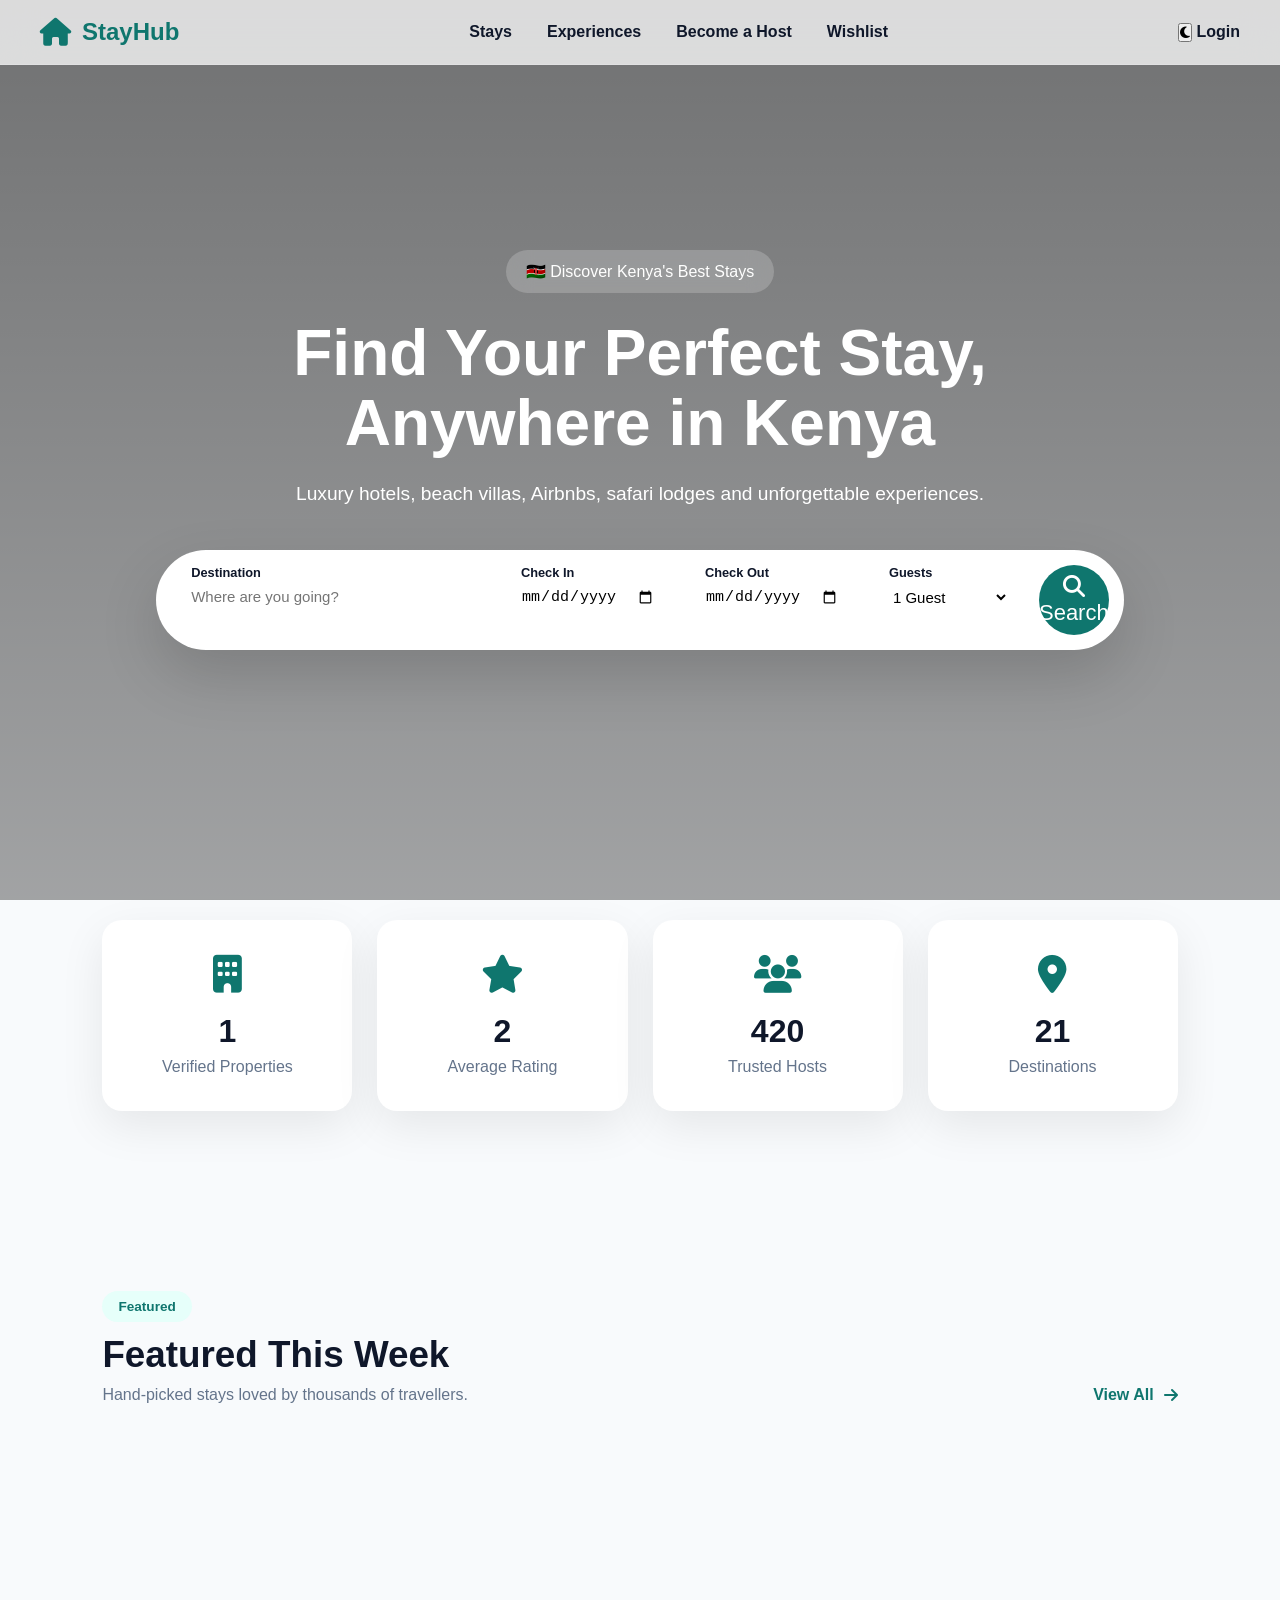
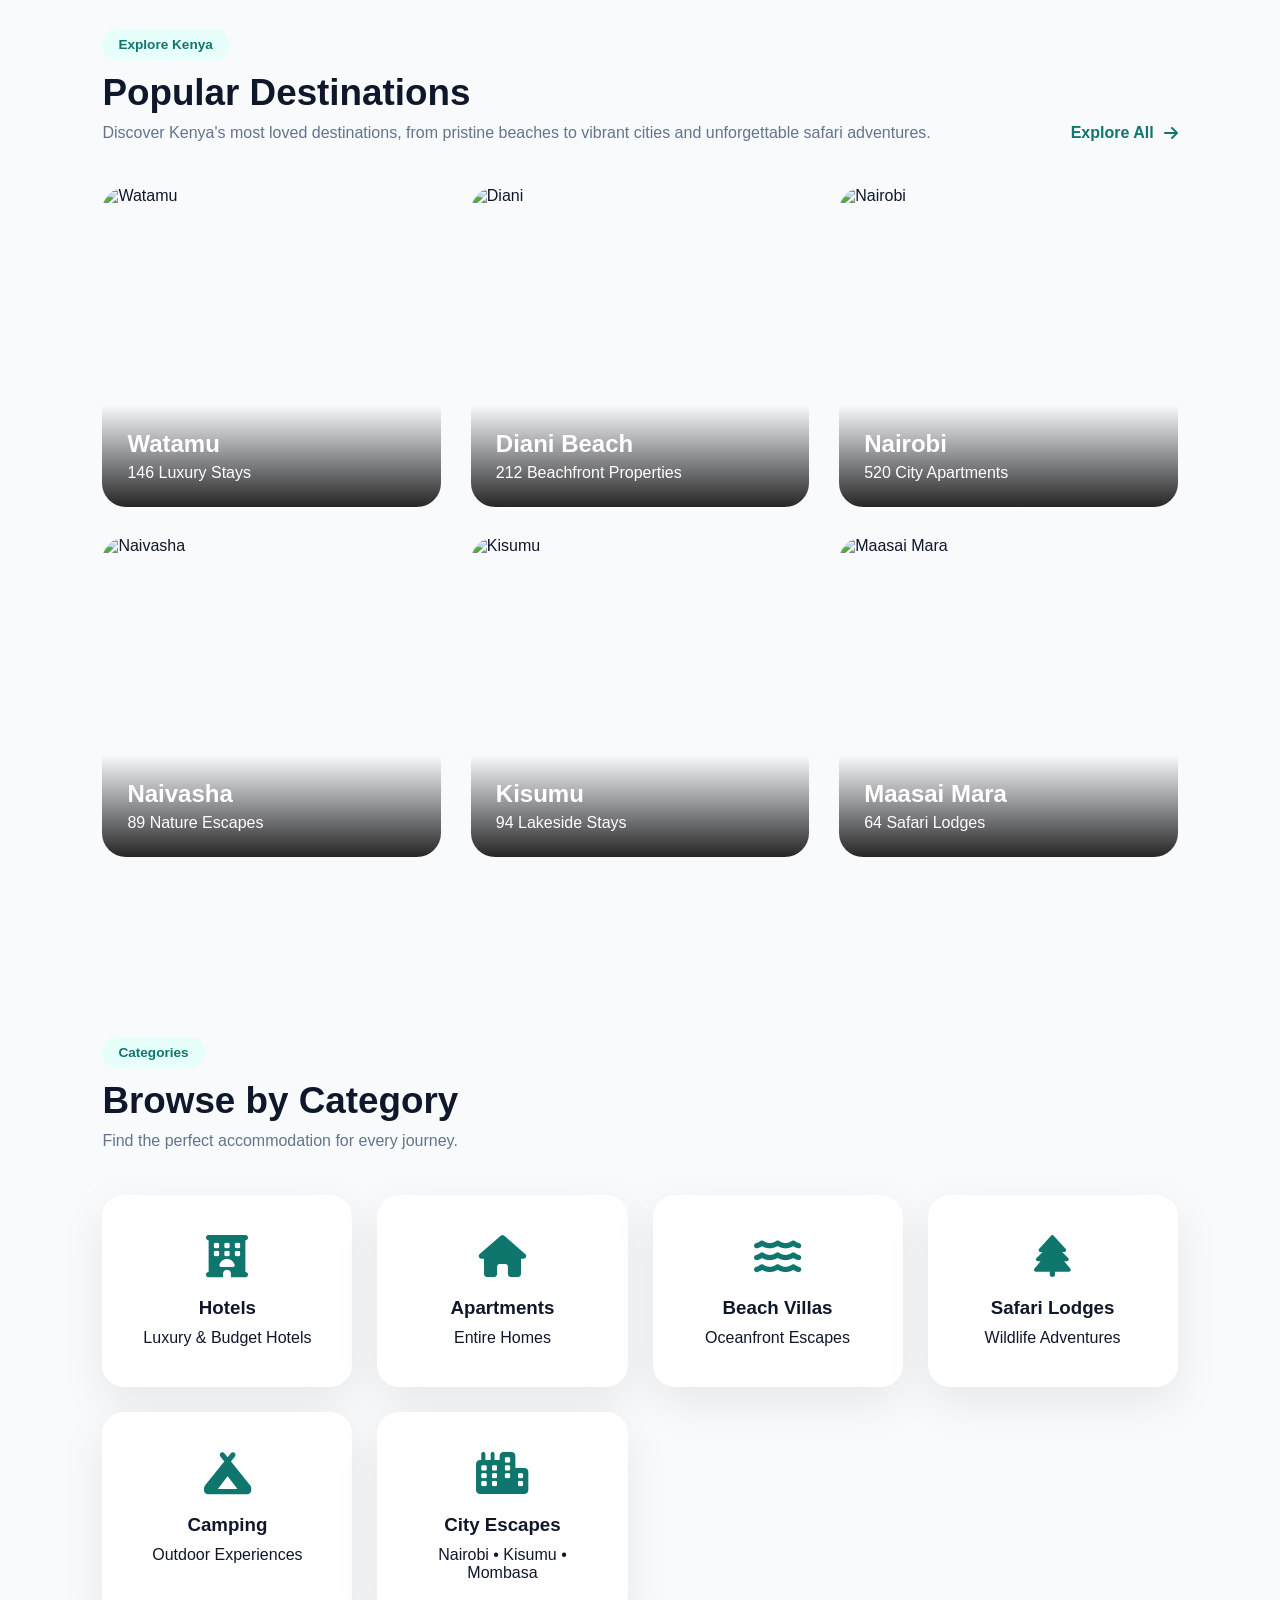
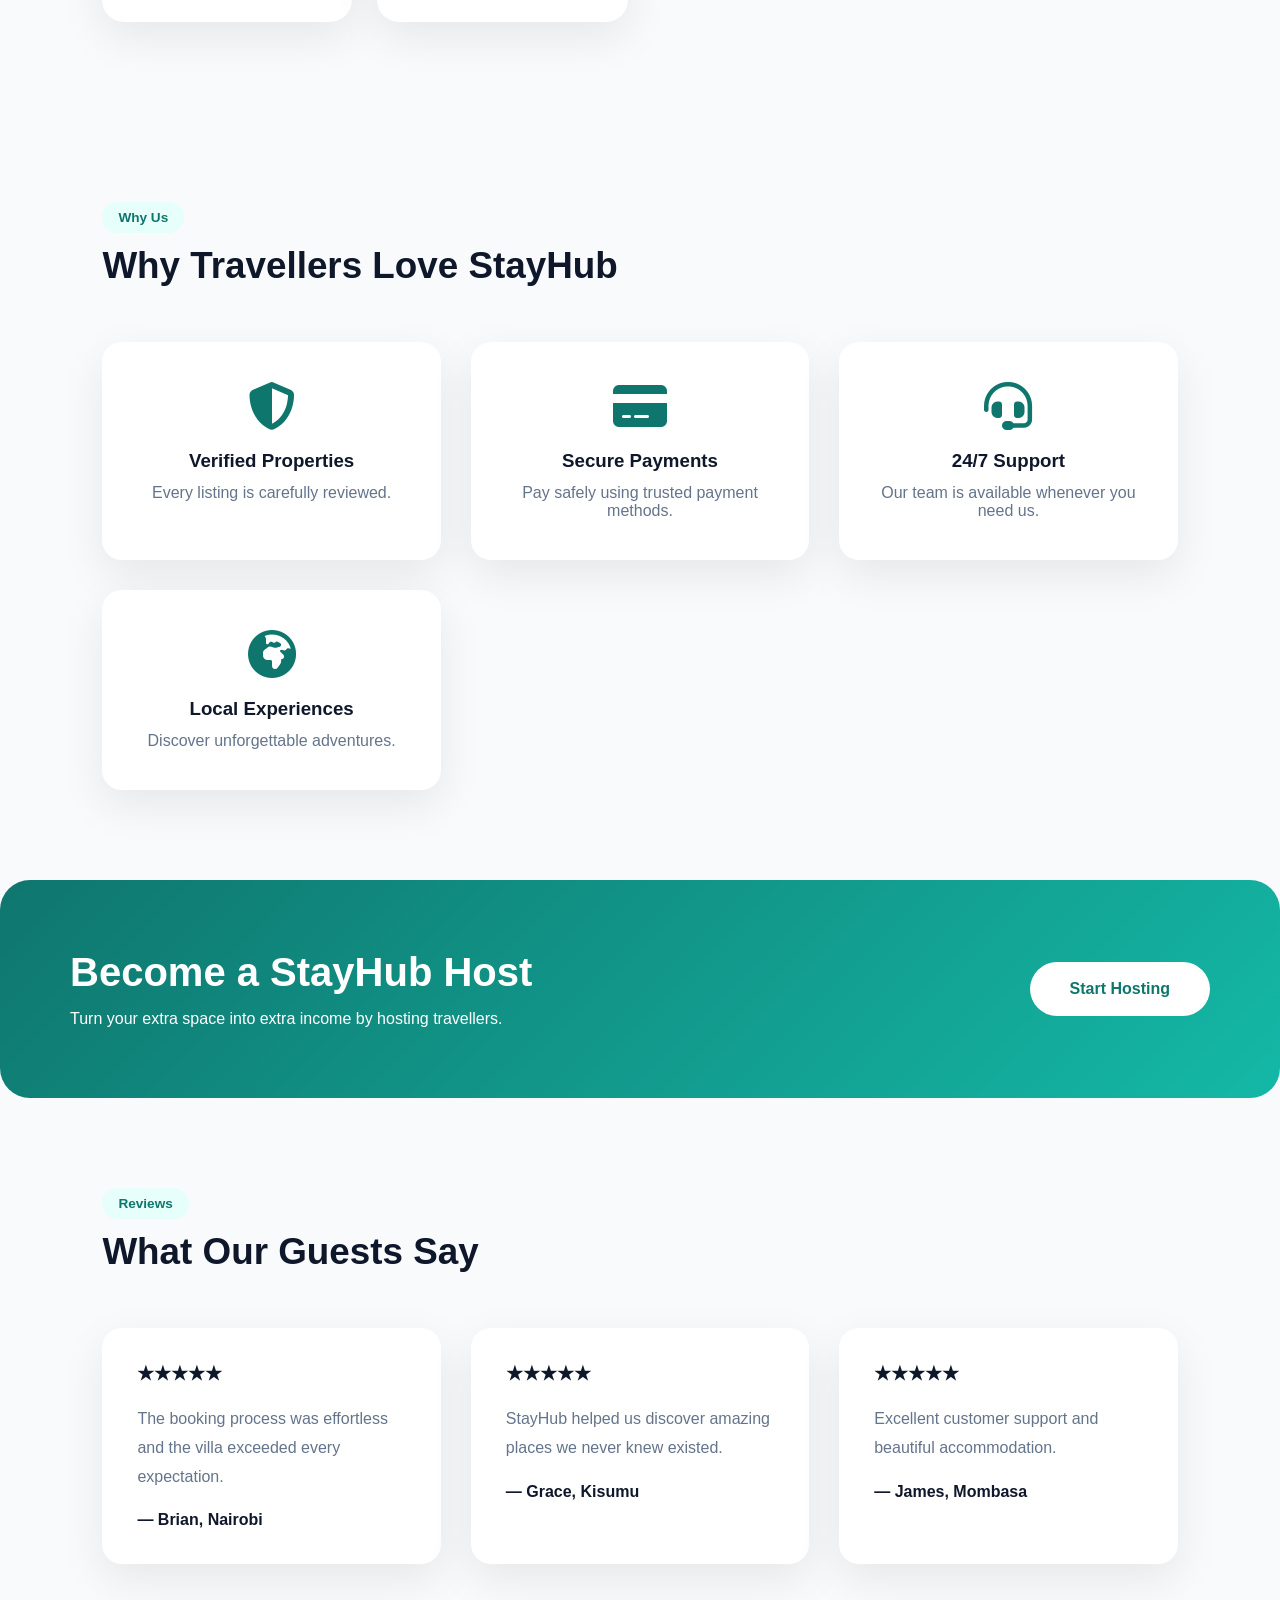
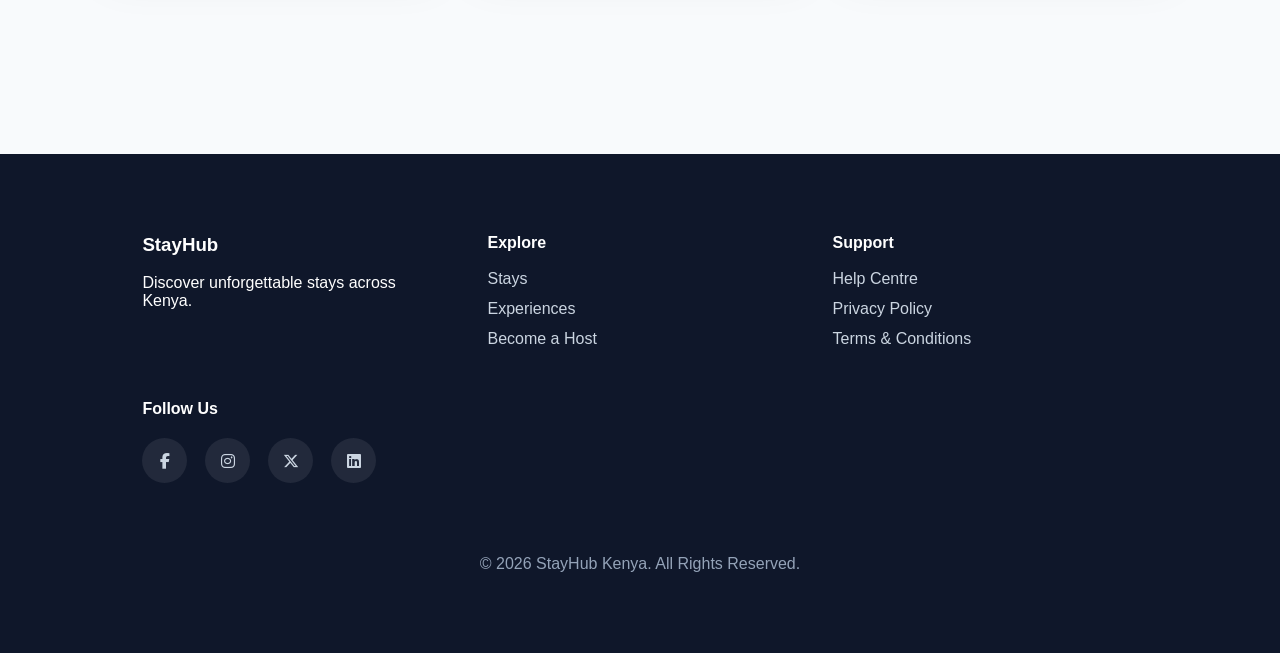
==== commit 6ec84528: "Update index.html" ====
--- a/index.html
+++ b/index.html
@@ -23,69 +23,93 @@
 
 <body>
 
-<!-- =========================
-     NAVIGATION
-========================= -->
+<!--==================================
+NAVIGATION
+===================================-->
 
 <header class="navbar">
 
     <div class="nav-container">
 
-        <a href="index.html" class="logo">
+        <!-- Logo -->
+
+        <a
+        href="index.html"
+        class="logo">
 
             <i class="fa-solid fa-house"></i>
 
-            <span>StayHub</span>
+            <span>
+
+                StayHub
+
+            </span>
 
         </a>
 
+        <!-- Navigation -->
+
         <nav class="nav-links">
 
-            <a href="listings.html">Stays</a>
-
-            <a href="experiences.html">Experiences</a>
-
-            <a href="host.html">Become a Host</a>
+
+            <a href="listings.html">
+
+                Stays
+
+            </a>
+
+            <a
+            href="experiences.html"
+            class="active">
+
+                Experiences
+
+            </a>
+
+            <a href="host.html">
+
+                Become a Host
+
+            </a>
+
+            <a href="wishlist.html">
+
+                Wishlist
+
+            </a>
 
         </nav>
 
-        <div class="nav-actions">
-
-            <button class="search-icon">
-
-                <i class="fa-solid fa-magnifying-glass"></i>
+        <!-- Right Side -->
+
+        <div class="nav-right">
+
+            <button
+            id="themeToggle"
+            class="theme-btn">
+
+                <i class="fa-solid fa-moon"></i>
 
             </button>
 
-            <button id="themeToggle" class="theme-toggle">
-
-                <i class="fa-solid fa-moon"></i>
-
-            </button>
-
-            <a href="login.html" class="login-btn">
+            <a
+            href="login.html"
+            class="login-btn">
 
                 Login
 
             </a>
 
-            <a href="signup.html" class="signup-btn">
-
-                Sign Up
-
-            </a>
-
-        </div>
-
-        <button class="mobile-menu">
-
+        <div class="mobile-menu" onclick="toggleMobileMenu()">
             <i class="fa-solid fa-bars"></i>
-
-        </button>
+        </div>
+
+        </div>
 
     </div>
 
 </header>
+
 
 <!-- =========================
      HERO
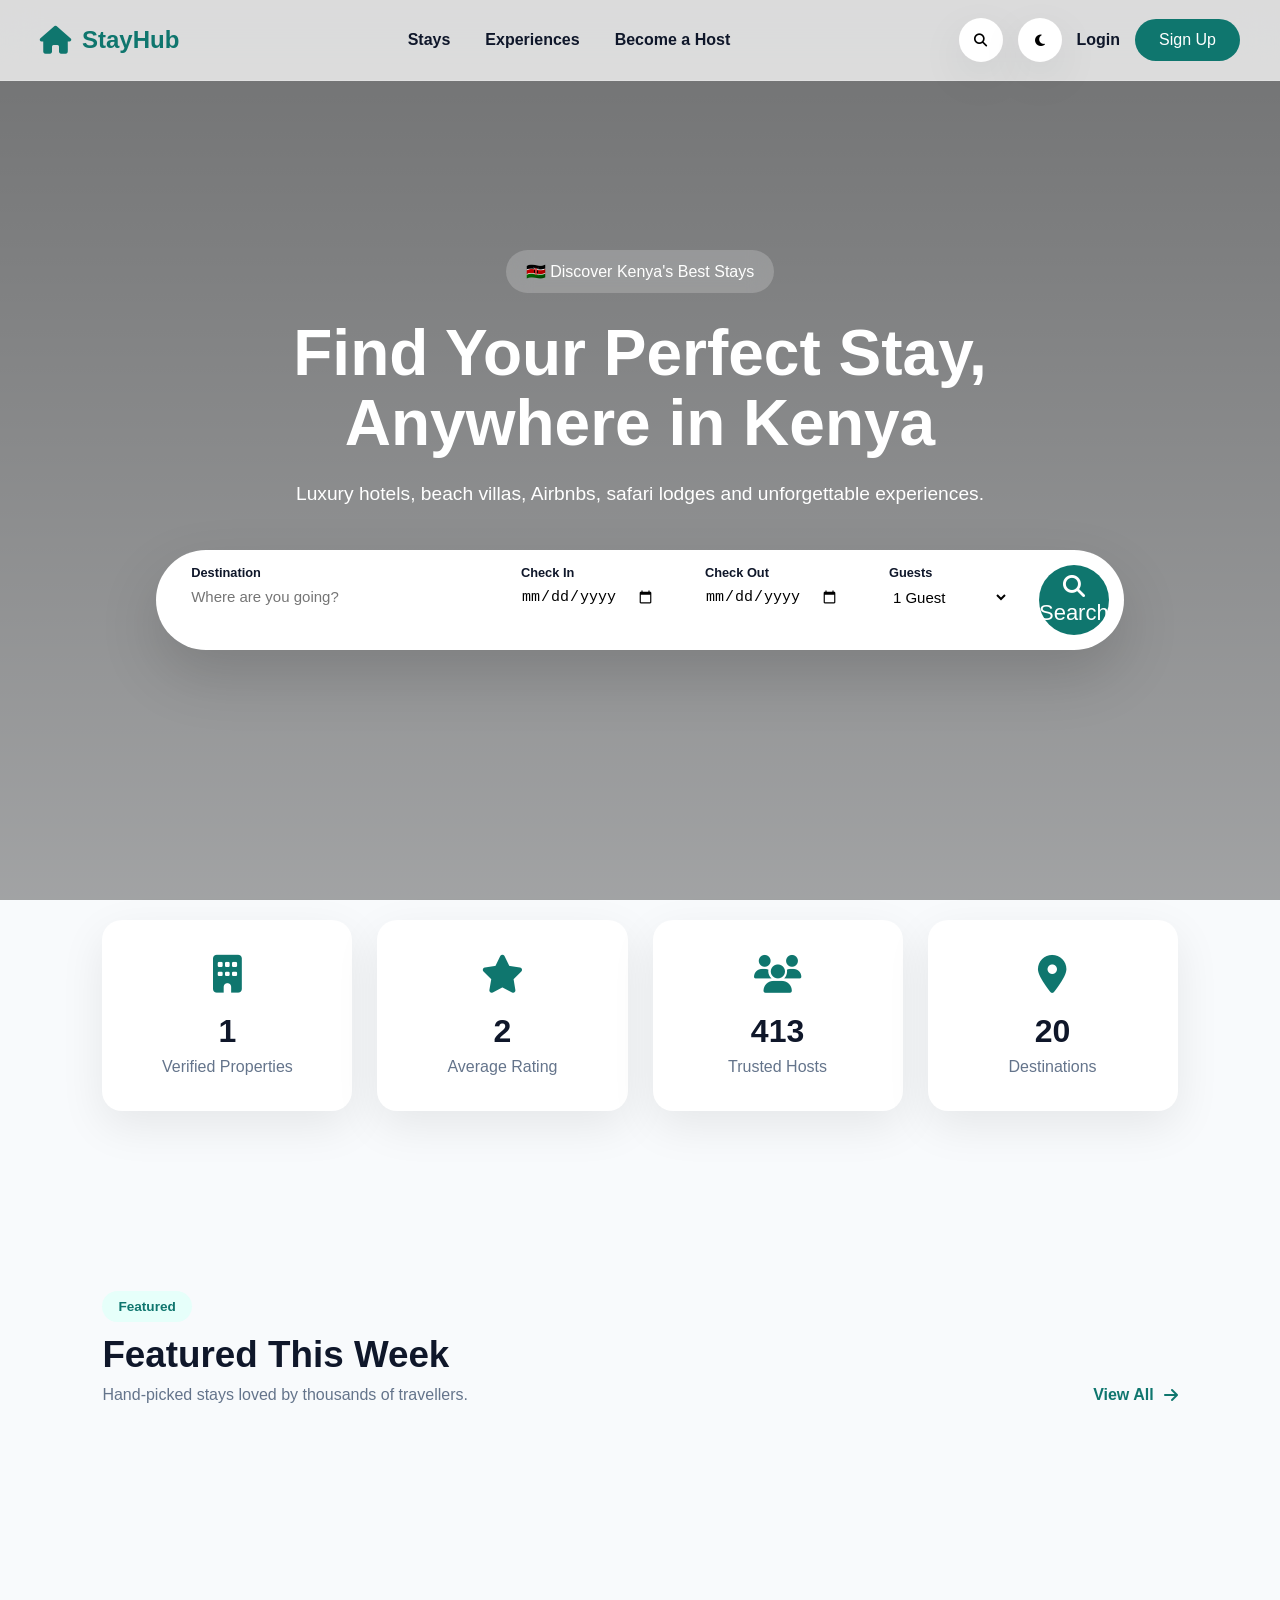
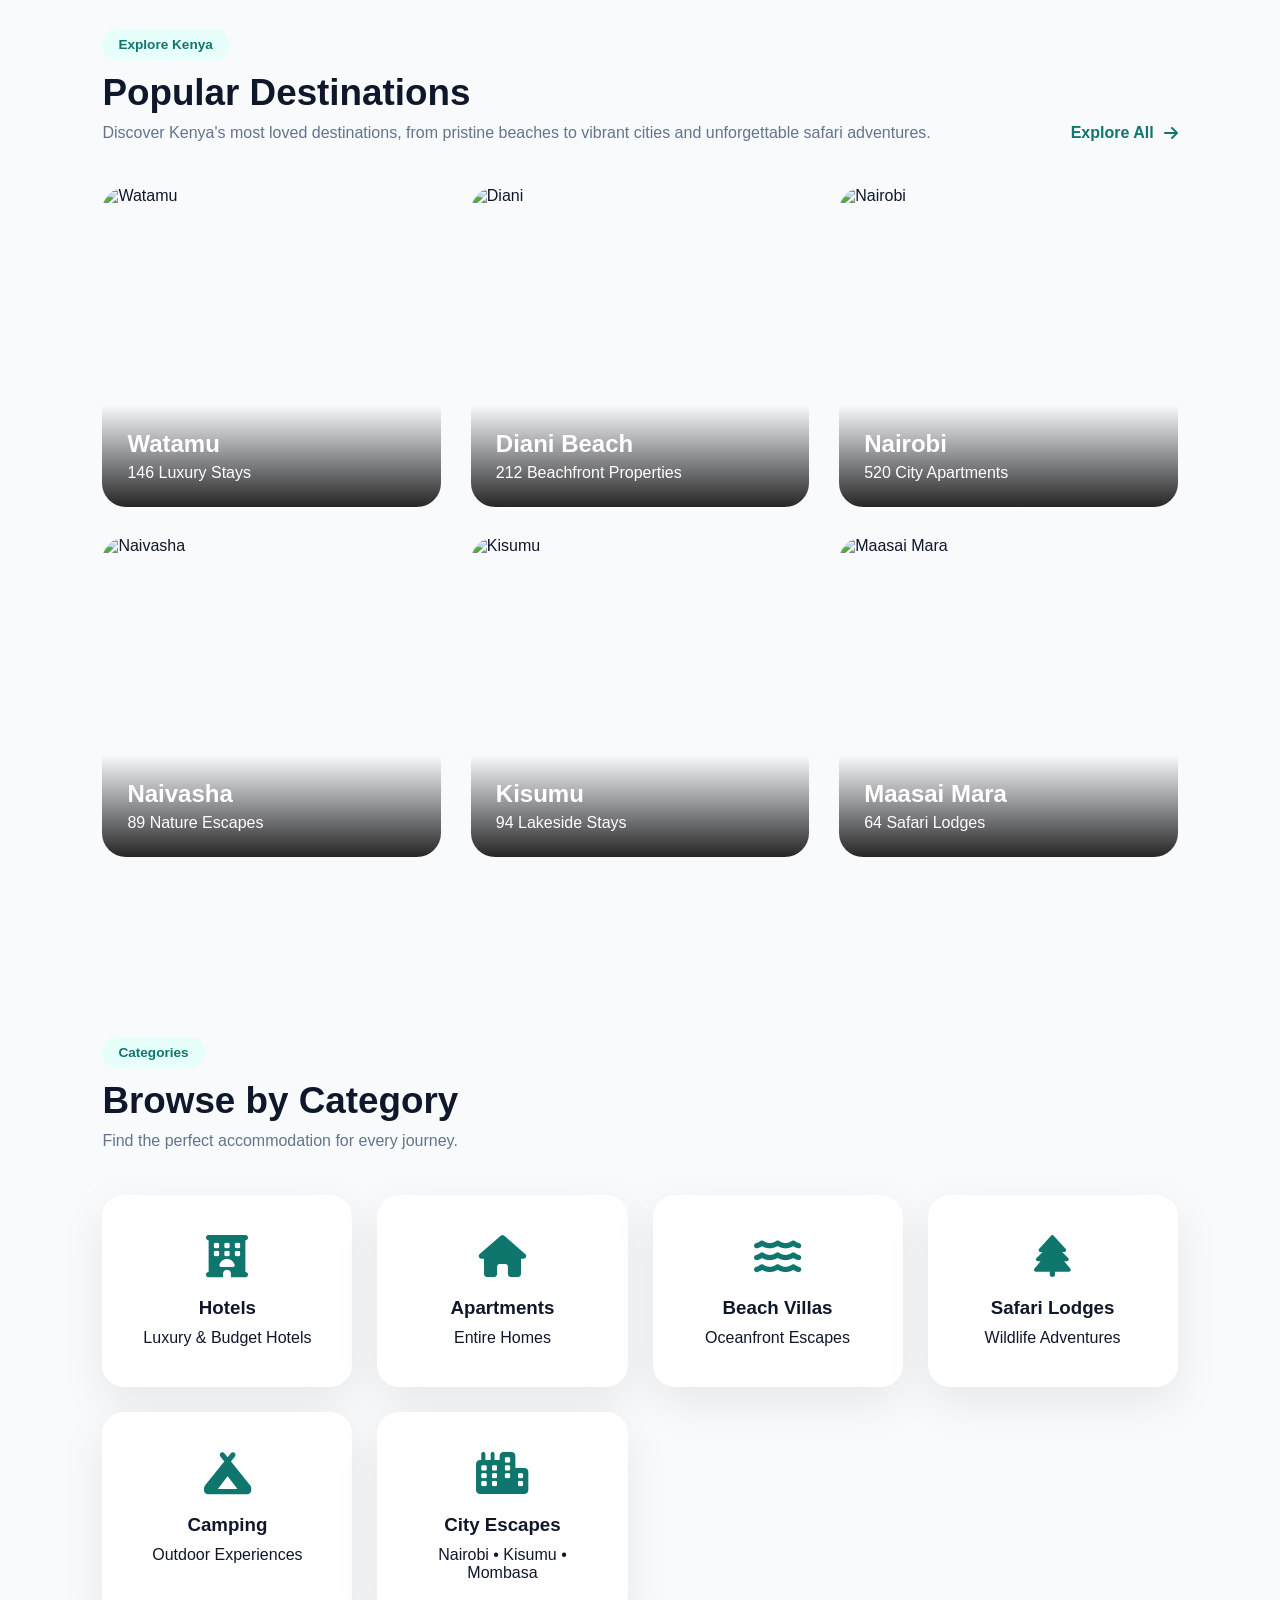
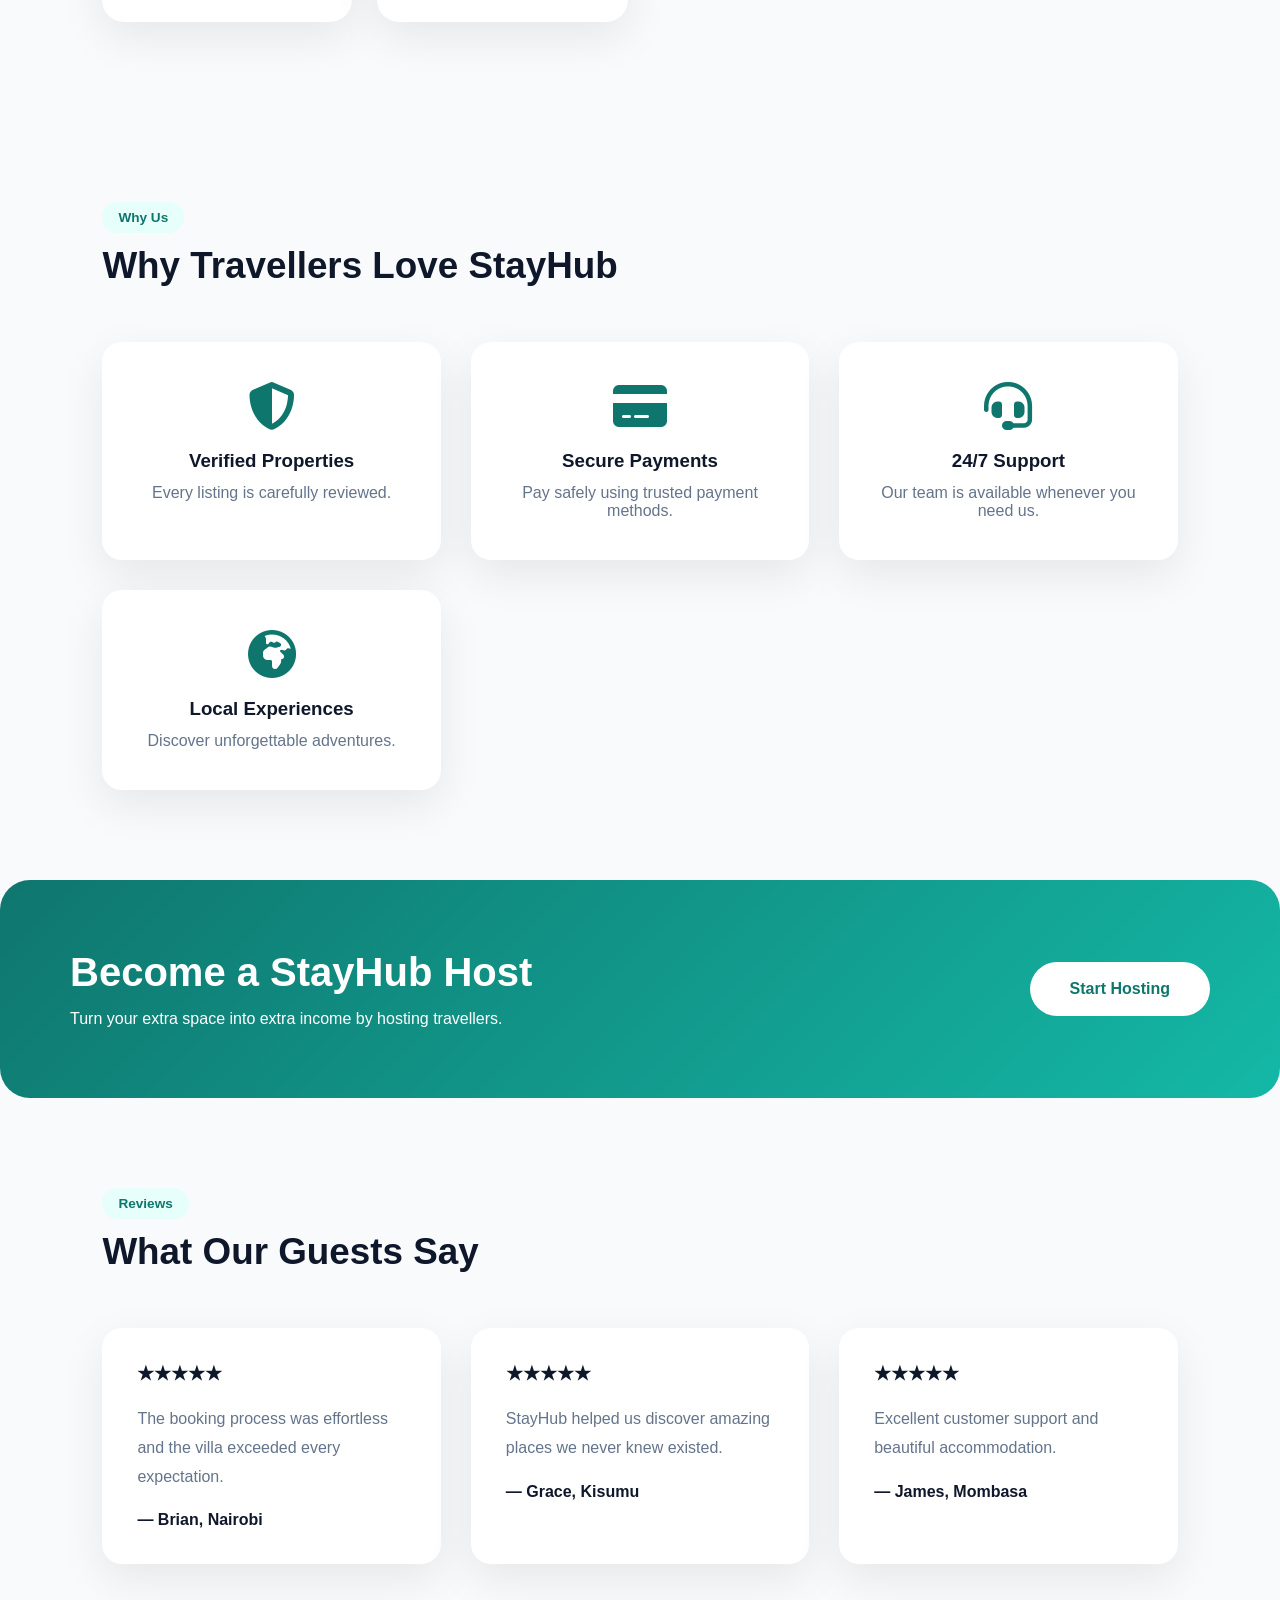
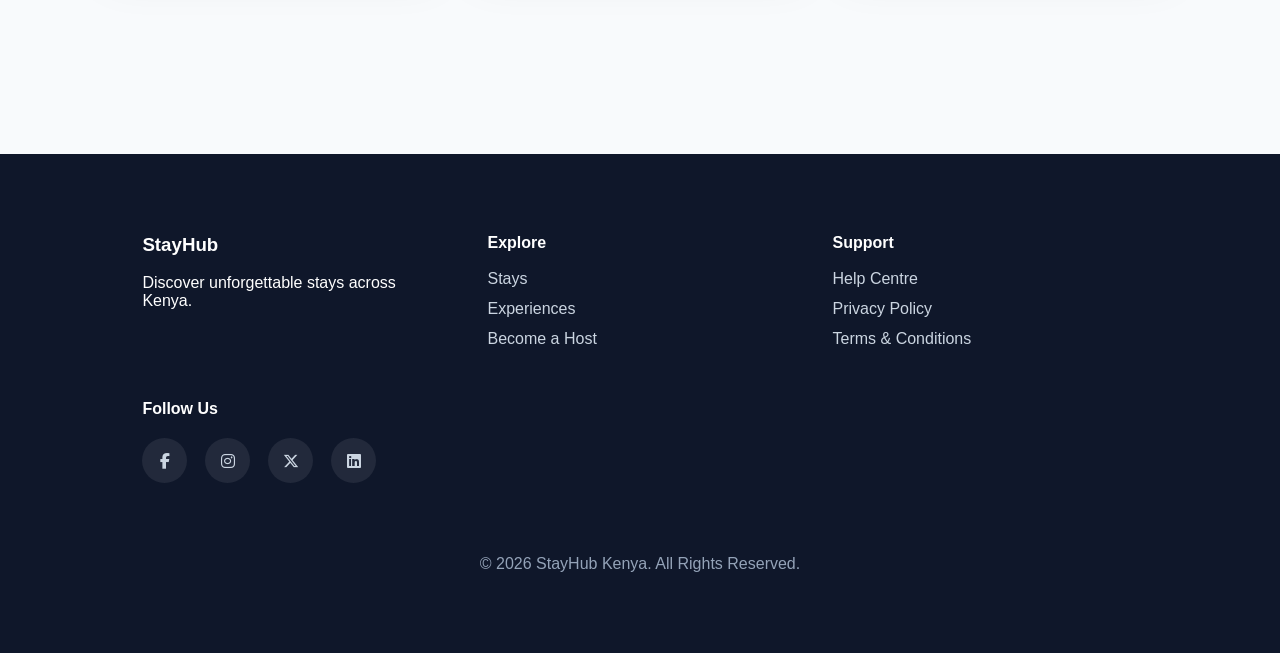
==== commit 95d12936: "Update index.html" ====
--- a/index.html
+++ b/index.html
@@ -23,93 +23,69 @@
 
 <body>
 
-<!--==================================
-NAVIGATION
-===================================-->
+<!-- =========================
+     NAVIGATION
+========================= -->
 
 <header class="navbar">
 
     <div class="nav-container">
 
-        <!-- Logo -->
-
-        <a
-        href="index.html"
-        class="logo">
+        <a href="index.html" class="logo">
 
             <i class="fa-solid fa-house"></i>
 
-            <span>
-
-                StayHub
-
-            </span>
+            <span>StayHub</span>
 
         </a>
 
-        <!-- Navigation -->
-
         <nav class="nav-links">
 
-
-            <a href="listings.html">
-
-                Stays
+            <a href="listings.html">Stays</a>
+
+            <a href="experiences.html">Experiences</a>
+
+            <a href="host.html">Become a Host</a>
+
+        </nav>
+
+        <div class="nav-actions">
+
+            <button class="search-icon">
+
+                <i class="fa-solid fa-magnifying-glass"></i>
+
+            </button>
+
+            <button id="themeToggle" class="theme-toggle">
+
+                <i class="fa-solid fa-moon"></i>
+
+            </button>
+
+            <a href="login.html" class="login-btn">
+
+                Login
 
             </a>
 
-            <a
-            href="experiences.html"
-            class="active">
-
-                Experiences
+            <a href="signup.html" class="signup-btn">
+
+                Sign Up
 
             </a>
 
-            <a href="host.html">
-
-                Become a Host
-
-            </a>
-
-            <a href="wishlist.html">
-
-                Wishlist
-
-            </a>
-
-        </nav>
-
-        <!-- Right Side -->
-
-        <div class="nav-right">
-
-            <button
-            id="themeToggle"
-            class="theme-btn">
-
-                <i class="fa-solid fa-moon"></i>
-
-            </button>
-
-            <a
-            href="login.html"
-            class="login-btn">
-
-                Login
-
-            </a>
-
-        <div class="mobile-menu" onclick="toggleMobileMenu()">
+        </div>
+
+        <button class="mobile-menu">
+
             <i class="fa-solid fa-bars"></i>
-        </div>
-
-        </div>
+
+        </button>
 
     </div>
 
 </header>
-
 
 <!-- =========================
      HERO
